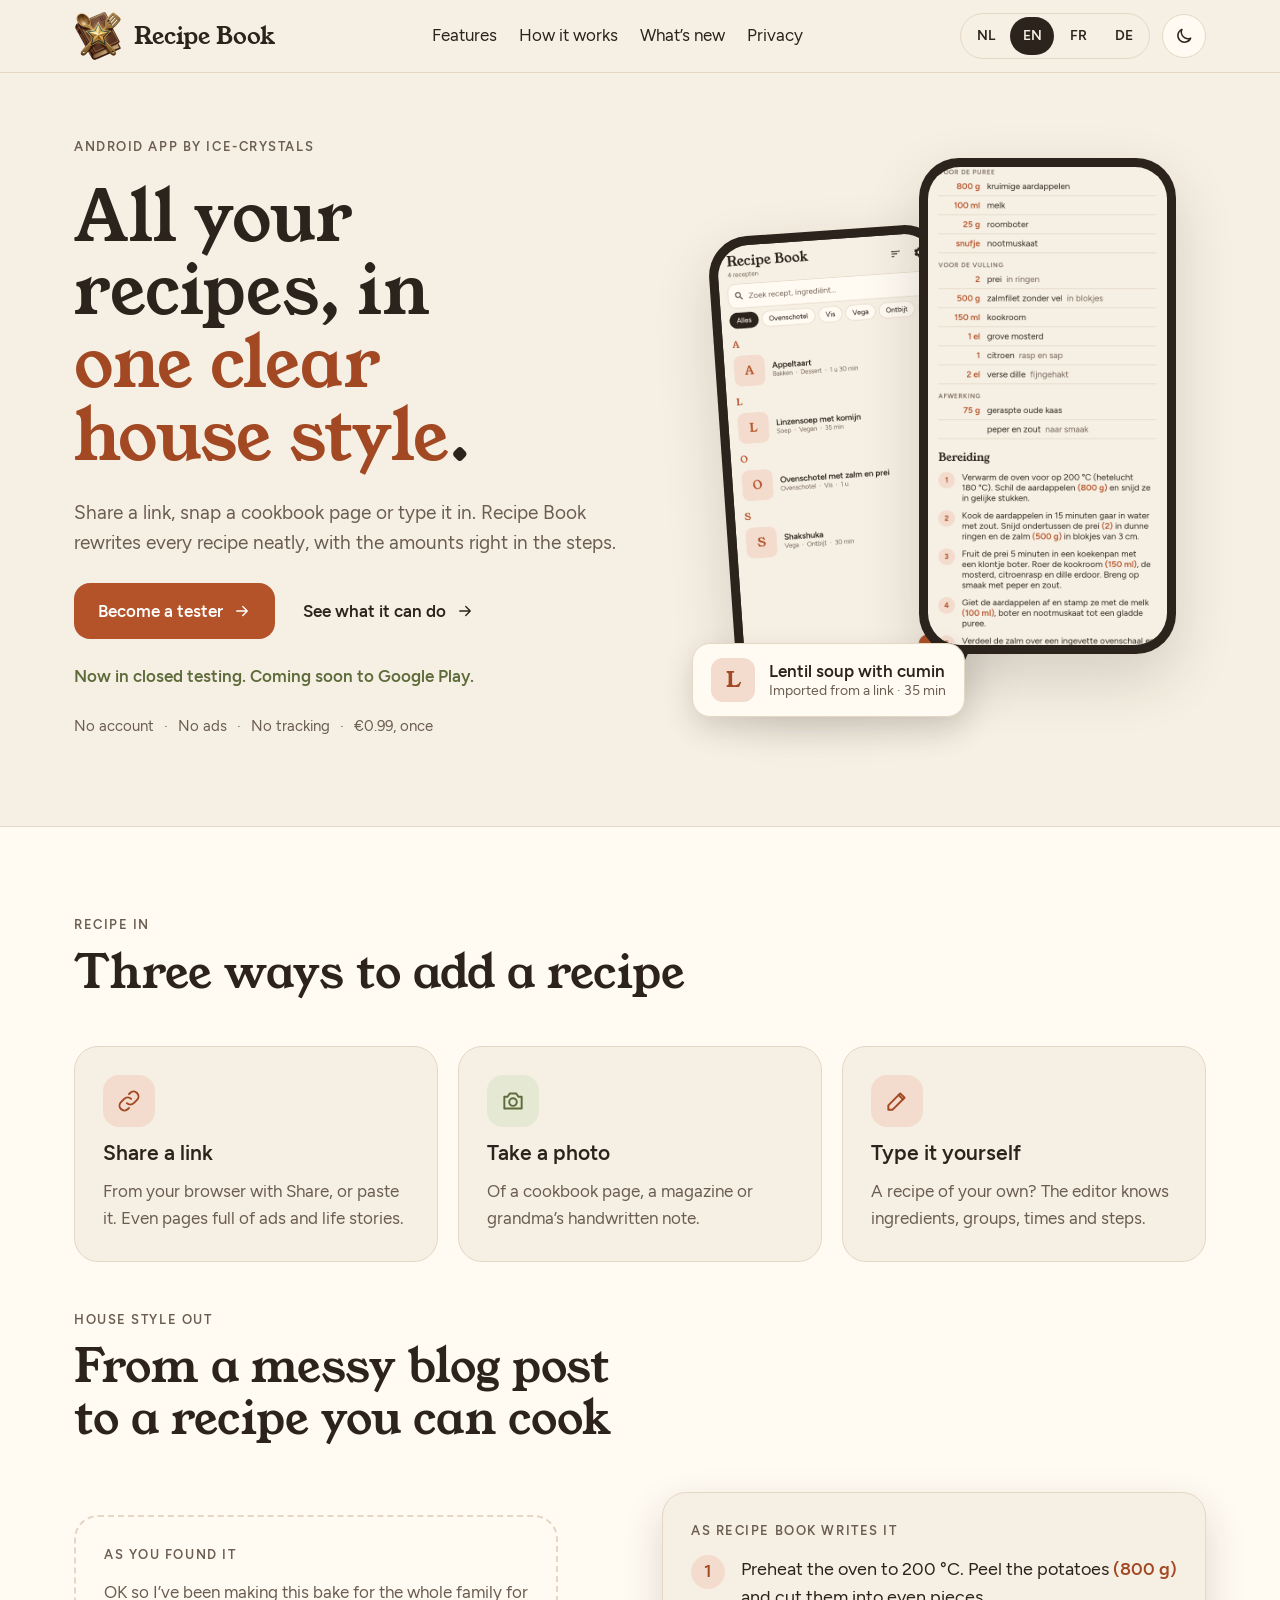
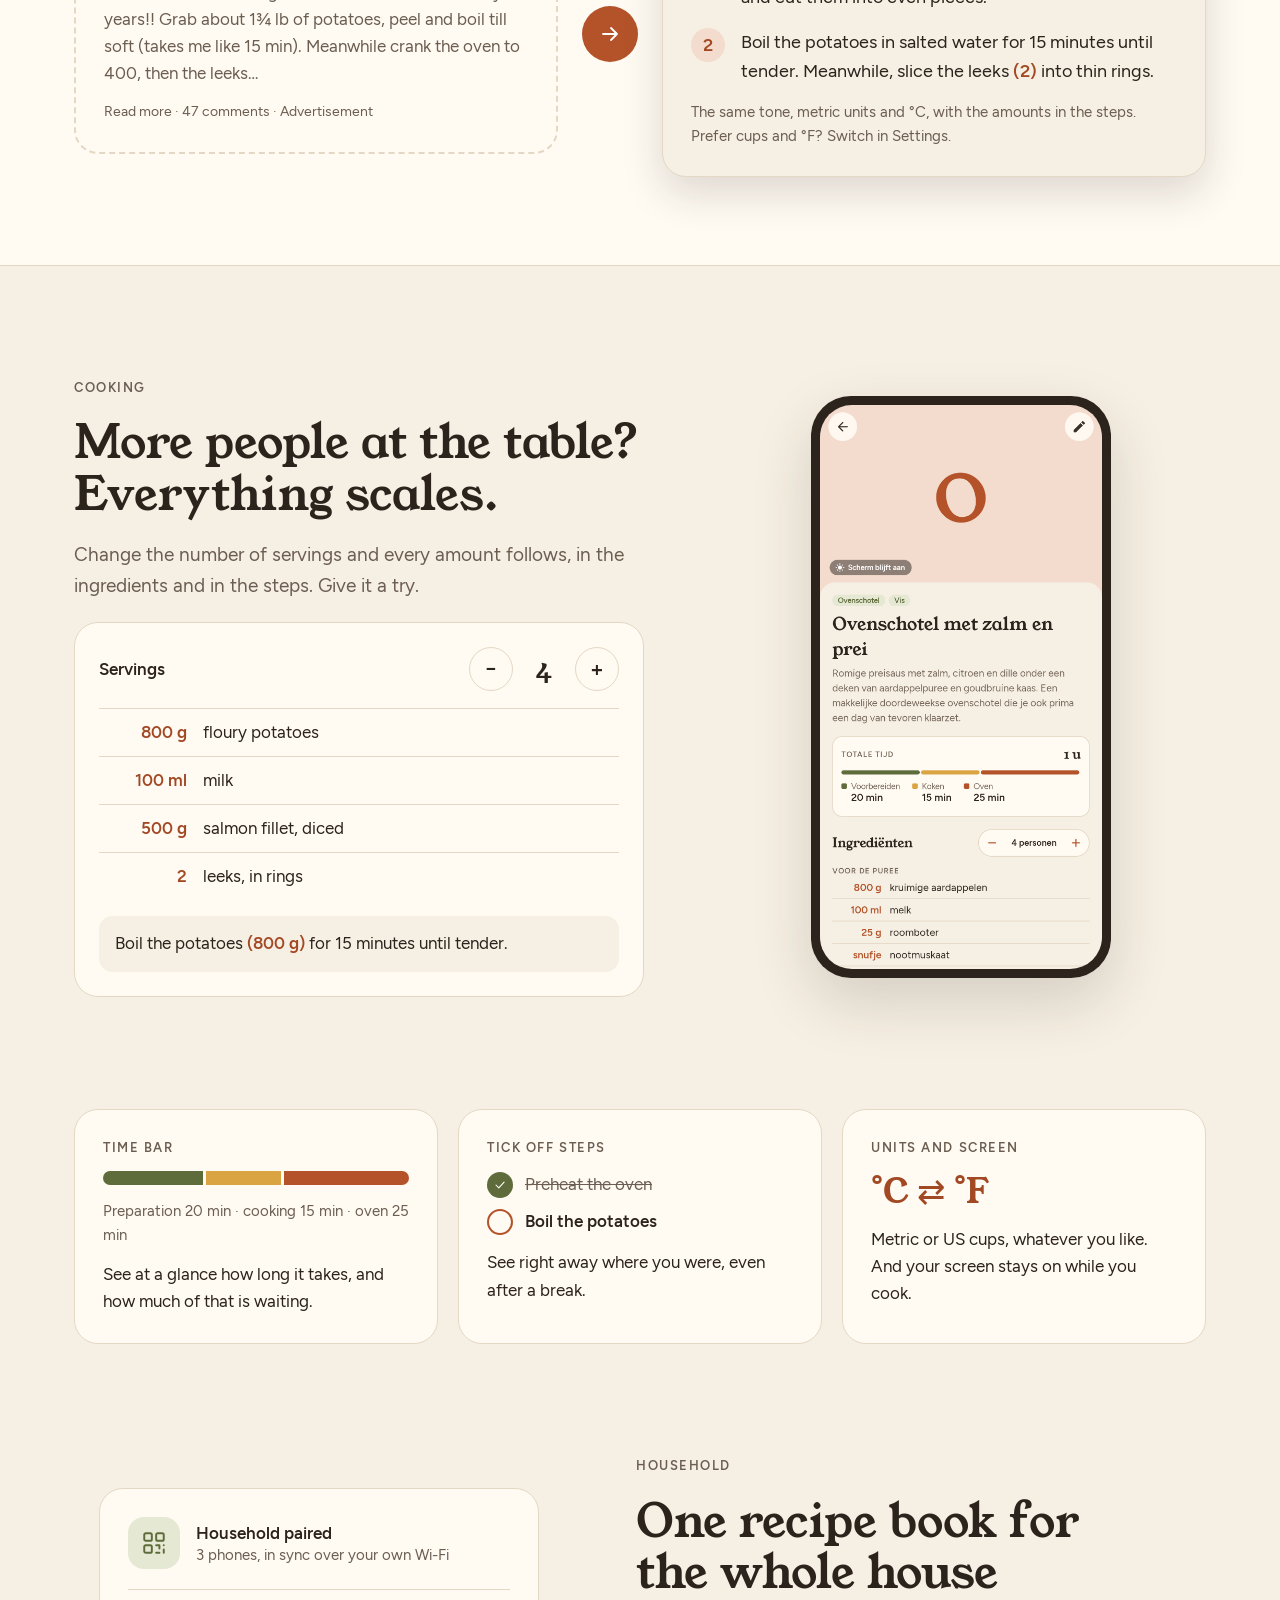
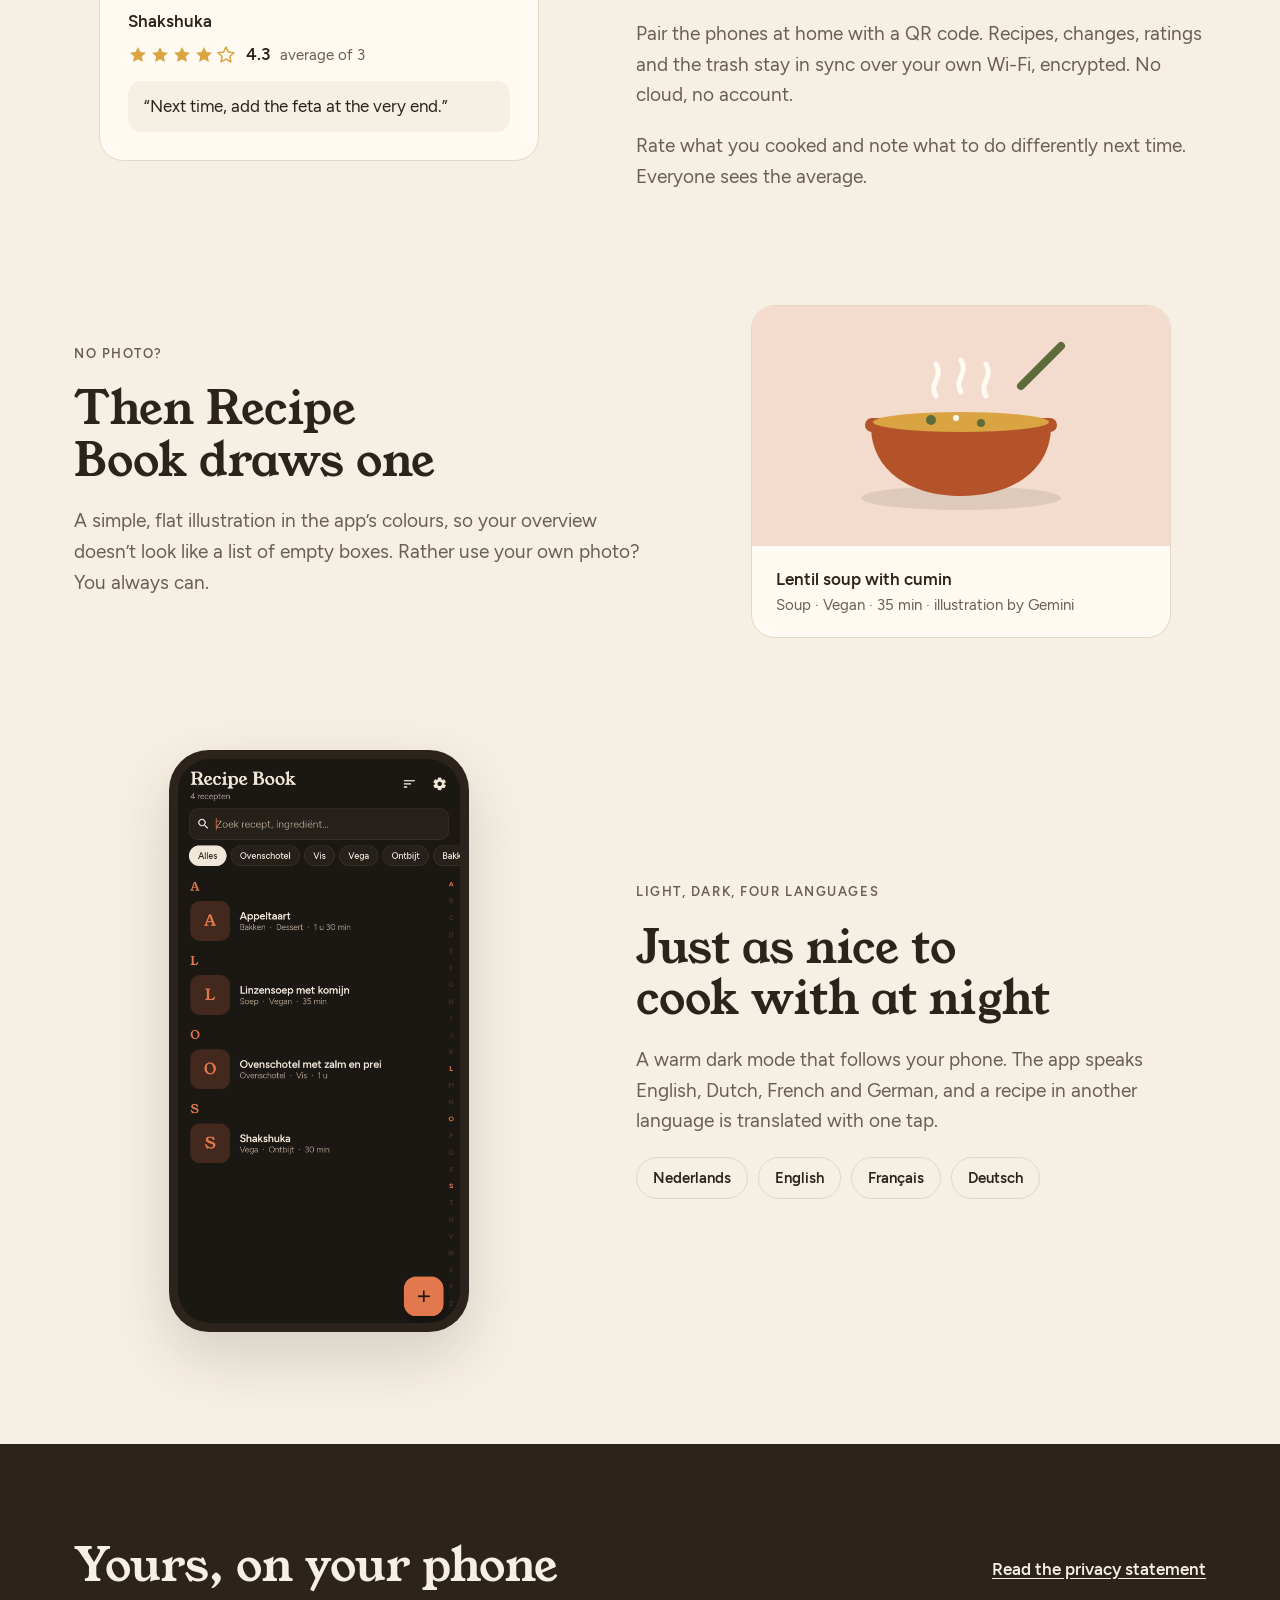
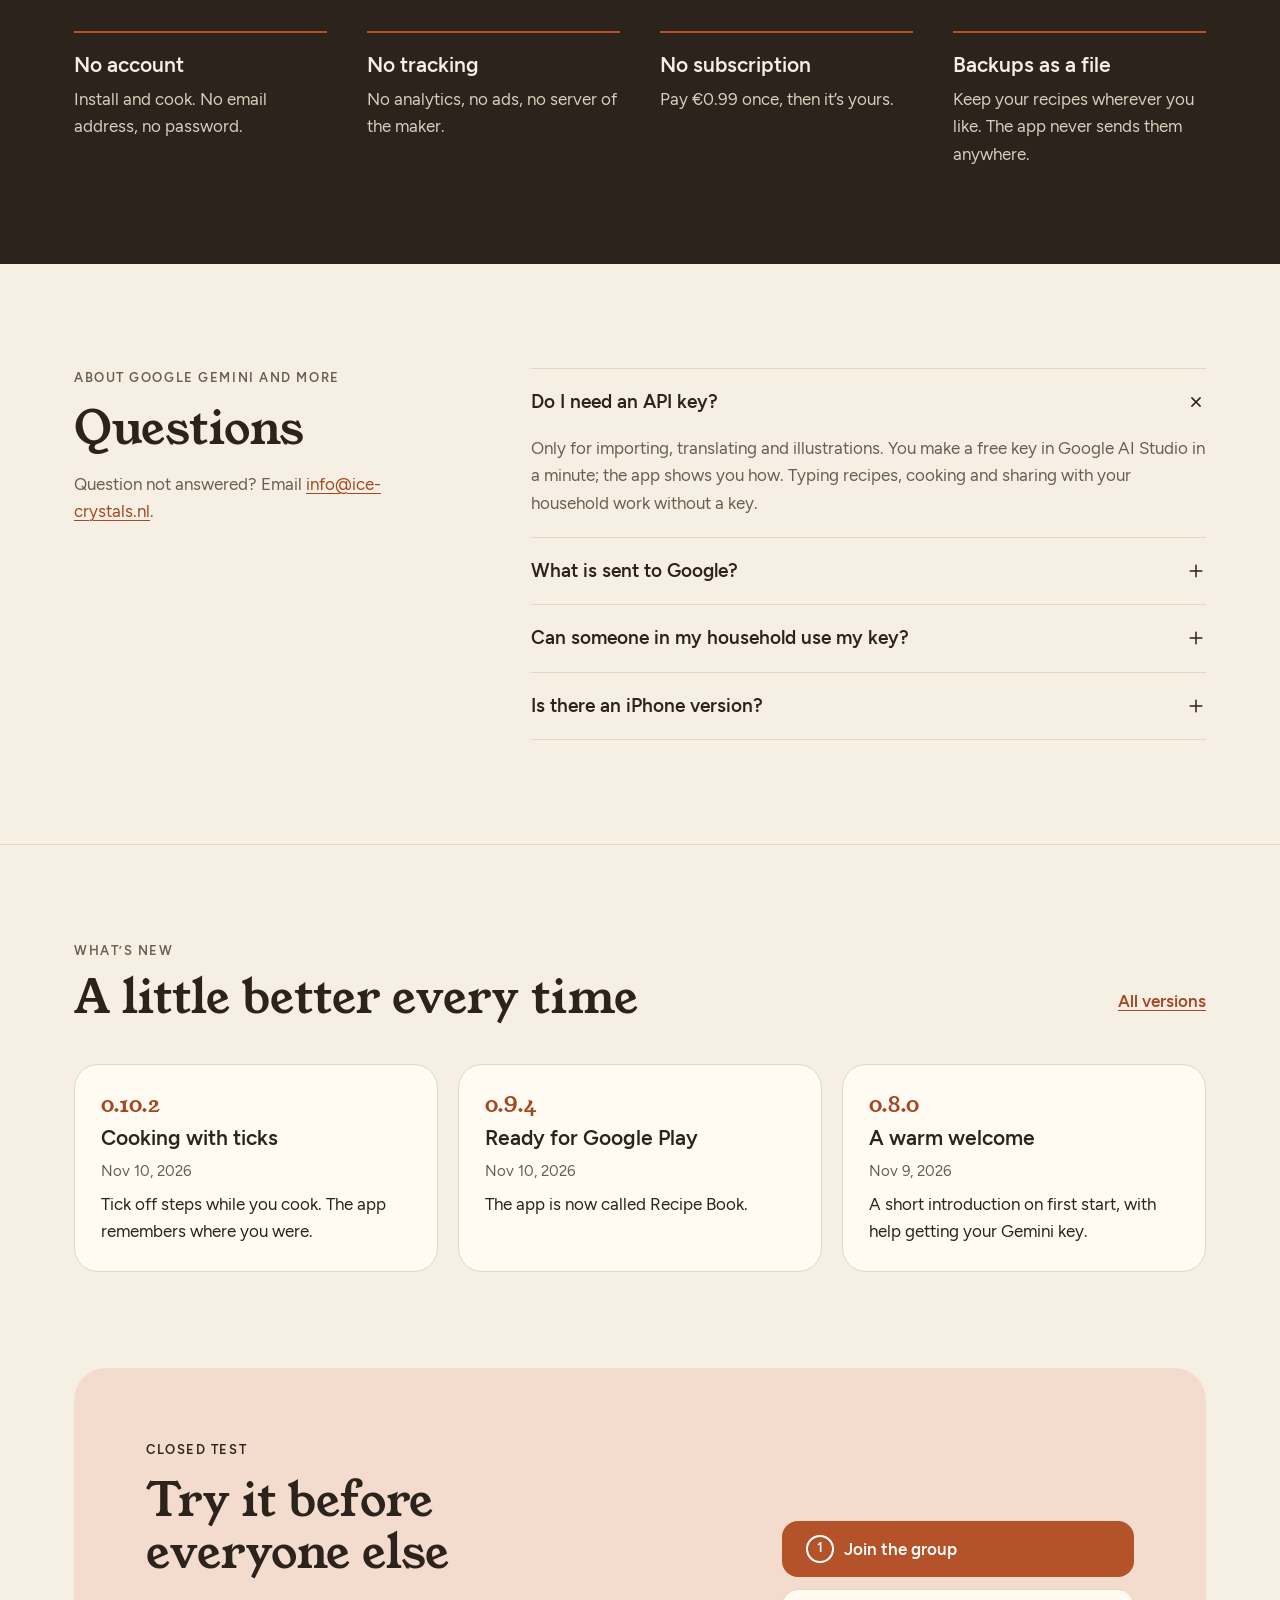
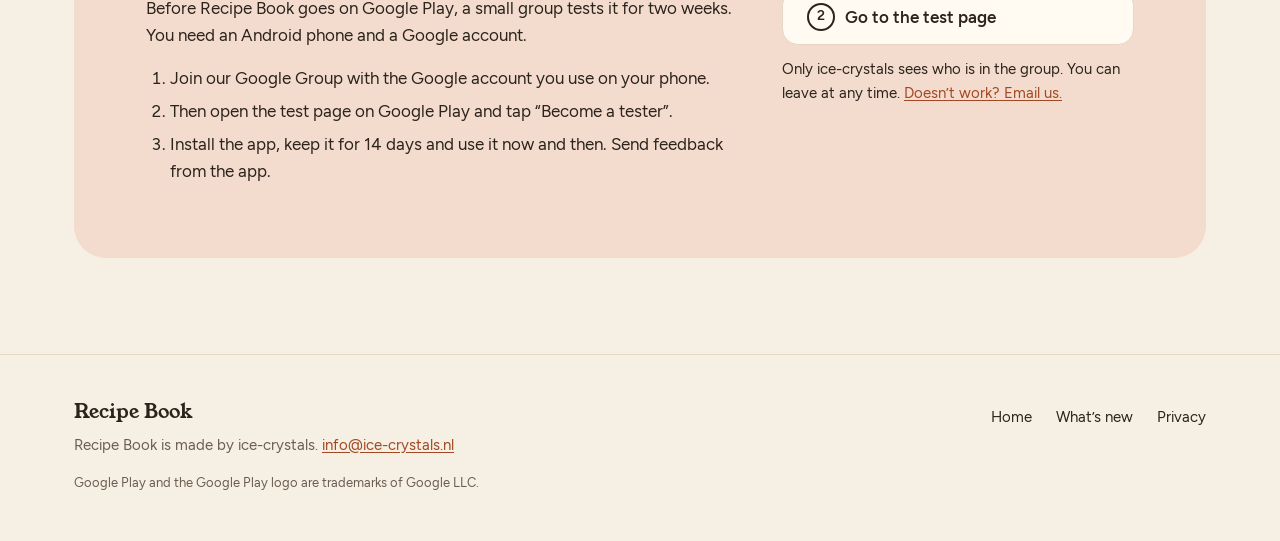
==== index.html @ 868b0f56 "Regenerate the site: testers sign up through the Google Group Co-Authored-By: Claude Opus 5.5 <norep" ====
<!doctype html>
<html lang="en" data-page="home" data-root="">
<head>
<meta charset="utf-8">
<meta name="viewport" content="width=device-width, initial-scale=1">
<title>Recipe Book · All your recipes in one clear house style</title>
<meta name="description" content="Recipes from a link or a photo, rewritten in one clear house style. A cookbook app for Android, with no account, ads or tracking.">
<link rel="canonical" href="https://nielswitte.github.io/recipe-book-privacy/">
<link rel="alternate" hreflang="nl" href="https://nielswitte.github.io/recipe-book-privacy/nl/">
<link rel="alternate" hreflang="en" href="https://nielswitte.github.io/recipe-book-privacy/">
<link rel="alternate" hreflang="fr" href="https://nielswitte.github.io/recipe-book-privacy/fr/">
<link rel="alternate" hreflang="de" href="https://nielswitte.github.io/recipe-book-privacy/de/">
<link rel="alternate" hreflang="x-default" href="https://nielswitte.github.io/recipe-book-privacy/">
<meta property="og:type" content="website">
<meta property="og:site_name" content="Recipe Book">
<meta property="og:title" content="Recipe Book · All your recipes in one clear house style">
<meta property="og:description" content="Recipes from a link or a photo, rewritten in one clear house style. A cookbook app for Android, with no account, ads or tracking.">
<meta property="og:url" content="https://nielswitte.github.io/recipe-book-privacy/">
<meta property="og:image" content="https://nielswitte.github.io/recipe-book-privacy/assets/feature-graphic.png">
<meta property="og:image:alt" content="Recipe Book">
<meta property="og:locale" content="en_US">
<meta name="twitter:card" content="summary_large_image">
<meta name="theme-color" content="#f6efe3" media="(prefers-color-scheme: light)">
<meta name="theme-color" content="#1b1713" media="(prefers-color-scheme: dark)">
<meta name="color-scheme" content="light dark">
<link rel="icon" type="image/png" sizes="32x32" href="assets/favicon-32.png">
<link rel="apple-touch-icon" href="assets/apple-touch-icon.png">
<link rel="preload" href="assets/fonts/Figtree-Regular.woff2" as="font" type="font/woff2" crossorigin>
<link rel="preload" href="assets/fonts/YoungSerif-Regular.woff2" as="font" type="font/woff2" crossorigin>
<link rel="stylesheet" href="assets/site.css">
<script>try{var t=localStorage.getItem('rb-theme');if(t==='dark'||t==='light')document.documentElement.setAttribute('data-theme',t)}catch(e){}</script>
<script>(function(){var L=["nl","en","fr","de"];function go(l,p){location.replace((l==='en'?'':l+'/')+p)}var a=new URLSearchParams(location.search).get('lang');if(L.indexOf(a)>=0){go(a,'privacy/');return}try{if(localStorage.getItem('rb-lang'))return}catch(e){}var w=navigator.languages||[navigator.language];for(var i=0;i<w.length;i++){var c=String(w[i]).slice(0,2).toLowerCase();if(L.indexOf(c)>=0){if(c!=='en')go(c,'');return}}})();</script>
<script defer src="assets/site.js"></script>
</head>
<body>
<a class="skip" href="#main">Skip to content</a>
<header class="site-header">
<div class="wrap header-row">
<a class="brand" href="./" aria-current="page"><img src="assets/logo-96.png" alt="" width="48" height="48"><span>Recipe Book</span></a>
<nav class="main-nav" aria-label="Main menu">
<ul>
<li><a href="#features">Features</a></li>
<li><a href="#how">How it works</a></li>
<li><a href="changelog/">What’s new</a></li>
<li><a href="privacy/">Privacy</a></li>
</ul>
</nav>
<div class="tools">
<nav class="langs" aria-label="Language"><ul><li><a href="nl/" lang="nl" hreflang="nl" data-lang="nl"><span aria-hidden="true">NL</span><span class="sr-only">Nederlands</span></a></li><li><a href="./" lang="en" hreflang="en" data-lang="en" aria-current="true"><span aria-hidden="true">EN</span><span class="sr-only">English</span></a></li><li><a href="fr/" lang="fr" hreflang="fr" data-lang="fr"><span aria-hidden="true">FR</span><span class="sr-only">Français</span></a></li><li><a href="de/" lang="de" hreflang="de" data-lang="de"><span aria-hidden="true">DE</span><span class="sr-only">Deutsch</span></a></li></ul></nav>
<button type="button" class="round theme-toggle" aria-pressed="false" data-theme-toggle hidden><svg width="20" height="20" viewBox="0 0 24 24" fill="none" stroke="currentColor" stroke-width="1.8" stroke-linecap="round" stroke-linejoin="round" aria-hidden="true" focusable="false" class="icon-moon"><path d="M20 14.5A8 8 0 0 1 9.5 4a8 8 0 1 0 10.5 10.5z"/></svg><svg width="20" height="20" viewBox="0 0 24 24" fill="none" stroke="currentColor" stroke-width="1.8" stroke-linecap="round" stroke-linejoin="round" aria-hidden="true" focusable="false" class="icon-sun"><circle cx="12" cy="12" r="4"/><path d="M12 2v2M12 20v2M4.9 4.9l1.4 1.4M17.7 17.7l1.4 1.4M2 12h2M20 12h2M4.9 19.1l1.4-1.4M17.7 6.3l1.4-1.4"/></svg><span class="sr-only">Dark theme</span></button>
</div>
</div>
</header>
<main id="main" tabindex="-1">
<section class="wrap hero" aria-labelledby="hero-title">
<div class="hero-text">
<p class="eyebrow">Android app by ice-crystals</p>
<h1 id="hero-title" class="serif">All your recipes, in <span class="accent">one clear house style</span>.</h1>
<p class="lead">Share a link, snap a cookbook page or type it in. Recipe Book rewrites every recipe neatly, with the amounts right in the steps.</p>
<div class="actions">
<a class="btn btn-primary" href="#join">Become a tester<svg width="18" height="18" viewBox="0 0 24 24" fill="none" stroke="currentColor" stroke-width="1.8" stroke-linecap="round" stroke-linejoin="round" aria-hidden="true" focusable="false" class="icon"><path d="M5 12h14M13 6l6 6-6 6"/></svg></a>
<a class="btn btn-ghost" href="#features">See what it can do<svg width="18" height="18" viewBox="0 0 24 24" fill="none" stroke="currentColor" stroke-width="1.8" stroke-linecap="round" stroke-linejoin="round" aria-hidden="true" focusable="false" class="icon"><path d="M5 12h14M13 6l6 6-6 6"/></svg></a>
</div>
<p class="status">Now in closed testing. Coming soon to Google Play.</p>
<ul class="trust"><li>No account</li><li>No ads</li><li>No tracking</li><li>€0.99, once</li></ul>
</div>
<div class="hero-phones">
<div class="phone phone-back"><img src="assets/screenshots/en/01-overzicht.png" alt="The recipe overview with a search field, categories and an A–Z bar." width="1080" height="2160" decoding="async"></div>
<div class="phone phone-front"><img src="assets/screenshots/en/03-ingredienten-bereiding.png" alt="Ingredients and method of an oven dish. The steps show the amounts in brackets, such as “the potatoes (800 g)”." width="1080" height="2160" decoding="async"></div>
<p class="float-card" aria-hidden="true"><span class="initial serif">L</span><span><span class="float-title">Lentil soup with cumin</span><span class="float-meta">Imported from a link · 35 min</span></span></p>
</div>
</section>
<section id="how" class="band" aria-labelledby="how-title">
<div class="wrap stack-xl">
<div class="section-head">
<p class="eyebrow">Recipe in</p>
<h2 id="how-title" class="serif">Three ways to add a recipe</h2>
</div>
<ul class="ways">
<li class="way">
<span class="tile tile-terra"><svg width="26" height="26" viewBox="0 0 24 24" fill="none" stroke="currentColor" stroke-width="1.8" stroke-linecap="round" stroke-linejoin="round" aria-hidden="true" focusable="false"><path d="M10 14a4.5 4.5 0 0 0 6.4 0l3-3a4.5 4.5 0 0 0-6.4-6.4l-1 1"/><path d="M14 10a4.5 4.5 0 0 0-6.4 0l-3 3a4.5 4.5 0 0 0 6.4 6.4l1-1"/></svg></span>
<h3>Share a link</h3>
<p>From your browser with Share, or paste it. Even pages full of ads and life stories.</p>
</li>
<li class="way">
<span class="tile tile-olive"><svg width="26" height="26" viewBox="0 0 24 24" fill="none" stroke="currentColor" stroke-width="1.8" stroke-linecap="round" stroke-linejoin="round" aria-hidden="true" focusable="false"><path d="M4 8h3l2-3h6l2 3h3v11H4z"/><circle cx="12" cy="13" r="3.5"/></svg></span>
<h3>Take a photo</h3>
<p>Of a cookbook page, a magazine or grandma’s handwritten note.</p>
</li>
<li class="way">
<span class="tile tile-terra"><svg width="26" height="26" viewBox="0 0 24 24" fill="none" stroke="currentColor" stroke-width="1.8" stroke-linecap="round" stroke-linejoin="round" aria-hidden="true" focusable="false"><path d="M4 20h4L19 9l-4-4L4 16z"/><path d="M13.5 6.5l4 4"/></svg></span>
<h3>Type it yourself</h3>
<p>A recipe of your own? The editor knows ingredients, groups, times and steps.</p>
</li>
</ul>
<div class="section-head">
<p class="eyebrow">House style out</p>
<h2 class="serif">From a messy blog post to a recipe you can cook</h2>
</div>
<div class="before-after">
<figure class="before">
<figcaption class="eyebrow">As you found it</figcaption>
<blockquote><p>OK so I’ve been making this bake for the whole family for years!! Grab about 1¾ lb of potatoes, peel and boil till soft (takes me like 15 min). Meanwhile crank the oven to 400, then the leeks…</p></blockquote>
<p class="before-meta">Read more · 47 comments · Advertisement</p>
</figure>
<span class="arrow-dot"><svg width="18" height="18" viewBox="0 0 24 24" fill="none" stroke="currentColor" stroke-width="1.8" stroke-linecap="round" stroke-linejoin="round" aria-hidden="true" focusable="false" class="icon"><path d="M5 12h14M13 6l6 6-6 6"/></svg></span>
<figure class="after">
<figcaption class="eyebrow">As Recipe Book writes it</figcaption>
<ol class="steps">
<li><span>Preheat the oven to 200 °C. Peel the potatoes <span class="amt">(800&nbsp;g)</span> and cut them into even pieces.</span></li>
<li><span>Boil the potatoes in salted water for 15 minutes until tender. Meanwhile, slice the leeks <span class="amt">(2)</span> into thin rings.</span></li>
</ol>
<p class="note">The same tone, metric units and °C, with the amounts in the steps. Prefer cups and °F? Switch in Settings.</p>
</figure>
</div>
</div>
</section>
<div id="features" class="wrap features">
<section class="feature" aria-labelledby="cooking-title">
<div class="feature-text">
<p class="eyebrow">Cooking</p>
<h2 id="cooking-title" class="serif">More people at the table? Everything scales.</h2>
<p class="lead">Change the number of servings and every amount follows, in the ingredients and in the steps. Give it a try.</p>
<div class="card demo" data-servings="4" data-decimal="." data-one="{n} serving" data-other="{n} servings">
<div class="demo-head">
<span id="servings-label" class="demo-label">Servings</span>
<div class="stepper" role="group" aria-labelledby="servings-label">
<button type="button" class="round" data-step="-1" aria-label="One serving fewer" hidden><span aria-hidden="true">−</span></button>
<span class="count serif" data-count>4</span>
<button type="button" class="round" data-step="1" aria-label="One serving more" hidden><span aria-hidden="true">+</span></button>
</div>
</div>
<p class="sr-only" role="status" data-status></p>
<ul class="ingredients">
<li><span class="amt"><span data-q="800" data-u="g">800 g</span></span><span>floury potatoes</span></li>
<li><span class="amt"><span data-q="100" data-u="ml">100 ml</span></span><span>milk</span></li>
<li><span class="amt"><span data-q="500" data-u="g">500 g</span></span><span>salmon fillet, diced</span></li>
<li><span class="amt"><span data-q="2" data-u="">2</span></span><span>leeks, in rings</span></li>
</ul>
<p class="demo-step">Boil the potatoes <span class="amt">(<span data-q="800" data-u="g">800 g</span>)</span> for 15 minutes until tender.</p>
</div>
</div>
<div class="feature-visual">
<div class="phone"><img src="assets/screenshots/en/02-recept.png" alt="A recipe with a time bar: 20 minutes preparation, 15 cooking and 25 in the oven, and a control for the number of servings." width="1080" height="2160" loading="lazy" decoding="async"></div>
</div>
</section>
<ul class="cards">
<li class="card mini">
<h3 class="eyebrow">Time bar</h3>
<span class="timebar" aria-hidden="true"><span class="tb-prep"></span><span class="tb-cook"></span><span class="tb-oven"></span></span>
<p class="muted small">Preparation 20 min · cooking 15 min · oven 25 min</p>
<p>See at a glance how long it takes, and how much of that is waiting.</p>
</li>
<li class="card mini">
<h3 class="eyebrow">Tick off steps</h3>
<ul class="ticks">
<li class="done"><span class="tick tick-done"><svg width="14" height="14" viewBox="0 0 24 24" fill="none" stroke="currentColor" stroke-width="1.8" stroke-linecap="round" stroke-linejoin="round" aria-hidden="true" focusable="false" stroke-width="3"><path d="M5 12l5 5 9-10"/></svg></span><span class="sr-only">Done: </span><s>Preheat the oven</s></li>
<li class="next"><span class="tick tick-open" aria-hidden="true"></span>Boil the potatoes</li>
</ul>
<p>See right away where you were, even after a break.</p>
</li>
<li class="card mini">
<h3 class="eyebrow">Units and screen</h3>
<p class="big serif"><span aria-hidden="true">°C ⇄ °F</span><span class="sr-only">Celsius or Fahrenheit</span></p>
<p>Metric or US cups, whatever you like. And your screen stays on while you cook.</p>
</li>
</ul>
<section class="feature feature-flip" aria-labelledby="household-title">
<div class="feature-text">
<p class="eyebrow">Household</p>
<h2 id="household-title" class="serif">One recipe book for the whole house</h2>
<p class="lead">Pair the phones at home with a QR code. Recipes, changes, ratings and the trash stay in sync over your own Wi-Fi, encrypted. No cloud, no account.</p>
<p class="lead">Rate what you cooked and note what to do differently next time. Everyone sees the average.</p>
</div>
<div class="feature-visual">
<div class="card household">
<p class="paired"><span class="tile tile-olive"><svg width="26" height="26" viewBox="0 0 24 24" fill="none" stroke="currentColor" stroke-width="1.8" stroke-linecap="round" stroke-linejoin="round" aria-hidden="true" focusable="false"><rect x="3" y="3" width="7" height="7" rx="1.5"/><rect x="14" y="3" width="7" height="7" rx="1.5"/><rect x="3" y="14" width="7" height="7" rx="1.5"/><path d="M14 14h3v3M21 14v.01M14 21h3M21 18v3"/></svg></span><span><span class="strong">Household paired</span><span class="muted small">3 phones, in sync over your own Wi-Fi</span></span></p>
<div class="rating">
<p class="strong">Shakshuka</p>
<p class="rating-row"><span class="stars" role="img" aria-label="4.3 out of 5 stars"><svg width="20" height="20" viewBox="0 0 24 24" fill="currentColor" aria-hidden="true" focusable="false"><path d="M12 2.5l2.9 6 6.6.8-4.9 4.5 1.3 6.5L12 17l-5.9 3.3 1.3-6.5L2.5 9.3l6.6-.8z"/></svg><svg width="20" height="20" viewBox="0 0 24 24" fill="currentColor" aria-hidden="true" focusable="false"><path d="M12 2.5l2.9 6 6.6.8-4.9 4.5 1.3 6.5L12 17l-5.9 3.3 1.3-6.5L2.5 9.3l6.6-.8z"/></svg><svg width="20" height="20" viewBox="0 0 24 24" fill="currentColor" aria-hidden="true" focusable="false"><path d="M12 2.5l2.9 6 6.6.8-4.9 4.5 1.3 6.5L12 17l-5.9 3.3 1.3-6.5L2.5 9.3l6.6-.8z"/></svg><svg width="20" height="20" viewBox="0 0 24 24" fill="currentColor" aria-hidden="true" focusable="false"><path d="M12 2.5l2.9 6 6.6.8-4.9 4.5 1.3 6.5L12 17l-5.9 3.3 1.3-6.5L2.5 9.3l6.6-.8z"/></svg><svg width="20" height="20" viewBox="0 0 24 24" fill="none" stroke="currentColor" stroke-width="1.8" stroke-linecap="round" stroke-linejoin="round" aria-hidden="true" focusable="false"><path d="M12 2.5l2.9 6 6.6.8-4.9 4.5 1.3 6.5L12 17l-5.9 3.3 1.3-6.5L2.5 9.3l6.6-.8z"/></svg></span><span class="strong" aria-hidden="true">4.3</span><span class="muted small">average of 3</span></p>
<p class="quote">“Next time, add the feta at the very end.”</p>
</div>
</div>
</div>
</section>
<section class="feature" aria-labelledby="drawing-title">
<div class="feature-text">
<p class="eyebrow">No photo?</p>
<h2 id="drawing-title" class="serif">Then Recipe Book draws one</h2>
<p class="lead">A simple, flat illustration in the app’s colours, so your overview doesn’t look like a list of empty boxes. Rather use your own photo? You always can.</p>
</div>
<div class="feature-visual">
<div class="card drawing">
<div class="drawing-art"><svg class="soup" viewBox="0 0 260 200" aria-hidden="true" focusable="false">
<ellipse cx="130" cy="172" rx="100" ry="12" class="f-shadow"/>
<path d="M40 100h180c0 45-40 70-90 70s-90-25-90-70z" class="f-terra"/>
<rect x="34" y="92" width="192" height="14" rx="7" class="f-terra"/>
<ellipse cx="130" cy="96" rx="88" ry="10" class="f-amber"/>
<circle cx="100" cy="94" r="5" class="f-olive"/>
<circle cx="150" cy="97" r="4" class="f-olive"/>
<circle cx="125" cy="92" r="3" class="f-card"/>
<path d="M105 70c-8-12 8-18 0-32M130 66c-8-12 8-18 0-32M155 70c-8-12 8-18 0-32" class="s-steam"/>
<path d="M190 60l40-40" class="s-spoon"/>
</svg></div>
<p class="drawing-caption"><span class="strong">Lentil soup with cumin</span><span class="muted small">Soup · Vegan · 35 min · illustration by Gemini</span></p>
</div>
</div>
</section>
<section class="feature feature-flip" aria-labelledby="looks-title">
<div class="feature-text">
<p class="eyebrow">Light, dark, four languages</p>
<h2 id="looks-title" class="serif">Just as nice to cook with at night</h2>
<p class="lead">A warm dark mode that follows your phone. The app speaks English, Dutch, French and German, and a recipe in another language is translated with one tap.</p>
<ul class="chips"><li lang="nl">Nederlands</li><li lang="en">English</li><li lang="fr">Français</li><li lang="de">Deutsch</li></ul>
</div>
<div class="feature-visual">
<div class="phone"><img src="assets/screenshots/en/05-donker.png" alt="The recipe overview in dark mode." width="1080" height="2160" loading="lazy" decoding="async"></div>
</div>
</section>
</div>
<section class="dark-band" aria-labelledby="yours-title">
<div class="wrap stack-lg">
<div class="split-head">
<h2 id="yours-title" class="serif">Yours, on your phone</h2>
<a href="privacy/">Read the privacy statement</a>
</div>
<ul class="promises">
<li><h3>No account</h3><p>Install and cook. No email address, no password.</p></li>
<li><h3>No tracking</h3><p>No analytics, no ads, no server of the maker.</p></li>
<li><h3>No subscription</h3><p>Pay €0.99 once, then it’s yours.</p></li>
<li><h3>Backups as a file</h3><p>Keep your recipes wherever you like. The app never sends them anywhere.</p></li>
</ul>
</div>
</section>
<section class="wrap faq" aria-labelledby="faq-title">
<div class="faq-head">
<p class="eyebrow">About Google Gemini and more</p>
<h2 id="faq-title" class="serif">Questions</h2>
<p class="muted">Question not answered? Email <a href="mailto:info@ice-crystals.nl">info@ice-crystals.nl</a>.</p>
</div>
<div class="faq-list">
<details open>
<summary><span>Do I need an API key?</span><svg width="20" height="20" viewBox="0 0 24 24" fill="none" stroke="currentColor" stroke-width="1.8" stroke-linecap="round" stroke-linejoin="round" aria-hidden="true" focusable="false" class="icon-plus"><path d="M12 5v14M5 12h14"/></svg></summary>
<p>Only for importing, translating and illustrations. You make a free key in Google AI Studio in a minute; the app shows you how. Typing recipes, cooking and sharing with your household work without a key.</p>
</details>
<details>
<summary><span>What is sent to Google?</span><svg width="20" height="20" viewBox="0 0 24 24" fill="none" stroke="currentColor" stroke-width="1.8" stroke-linecap="round" stroke-linejoin="round" aria-hidden="true" focusable="false" class="icon-plus"><path d="M12 5v14M5 12h14"/></svg></summary>
<p>Only what you import, translate or have drawn: the link, the recipe text or your photo. Everything else stays on your phone.</p>
</details>
<details>
<summary><span>Can someone in my household use my key?</span><svg width="20" height="20" viewBox="0 0 24 24" fill="none" stroke="currentColor" stroke-width="1.8" stroke-linecap="round" stroke-linejoin="round" aria-hidden="true" focusable="false" class="icon-plus"><path d="M12 5v14M5 12h14"/></svg></summary>
<p>Yes. Paired phones without a key of their own can use yours. You can turn that off in Settings.</p>
</details>
<details>
<summary><span>Is there an iPhone version?</span><svg width="20" height="20" viewBox="0 0 24 24" fill="none" stroke="currentColor" stroke-width="1.8" stroke-linecap="round" stroke-linejoin="round" aria-hidden="true" focusable="false" class="icon-plus"><path d="M12 5v14M5 12h14"/></svg></summary>
<p>Not for now. Recipe Book is for Android; an iPhone version may come in the future.</p>
</details>
</div>
</section>
<section class="news-band" aria-labelledby="news-title">
<div class="wrap stack-lg">
<div class="split-head">
<div><p class="eyebrow">What’s new</p><h2 id="news-title" class="serif">A little better every time</h2></div>
<a href="changelog/">All versions</a>
</div>
<ul class="news">
<li class="card news-card">
<h3><a href="changelog/#v0.10.2"><span class="version serif">0.10.2</span> <span class="news-title">Cooking with ticks</span></a></h3>
<p class="muted small"><time datetime="2026-11-10">Nov 10, 2026</time></p>
<p>Tick off steps while you cook. The app remembers where you were.</p>
</li>
<li class="card news-card">
<h3><a href="changelog/#v0.9.4"><span class="version serif">0.9.4</span> <span class="news-title">Ready for Google Play</span></a></h3>
<p class="muted small"><time datetime="2026-11-10">Nov 10, 2026</time></p>
<p>The app is now called Recipe Book.</p>
</li>
<li class="card news-card">
<h3><a href="changelog/#v0.8.0"><span class="version serif">0.8.0</span> <span class="news-title">A warm welcome</span></a></h3>
<p class="muted small"><time datetime="2026-11-09">Nov 9, 2026</time></p>
<p>A short introduction on first start, with help getting your Gemini key.</p>
</li>
</ul>
</div>
</section>
<section id="join" class="wrap join" aria-labelledby="join-title">
<div class="join-box">
<div class="join-text">
<p class="eyebrow">Closed test</p>
<h2 id="join-title" class="serif">Try it before everyone else</h2>
<p>Before Recipe Book goes on Google Play, a small group tests it for two weeks. You need an Android phone and a Google account.</p>
<ol class="join-steps">
<li>Join our Google Group with the Google account you use on your phone.</li>
<li>Then open the test page on Google Play and tap “Become a tester”.</li>
<li>Install the app, keep it for 14 days and use it now and then. Send feedback from the app.</li>
</ol>
</div>
<div class="join-action">
<a class="btn btn-primary" href="https://groups.google.com/g/recipe-book-testers"><span class="btn-step" aria-hidden="true">1</span>Join the group</a>
<a class="btn btn-secondary" href="https://play.google.com/apps/testing/nl.icecrystals.recipes"><span class="btn-step" aria-hidden="true">2</span>Go to the test page</a>
<p class="muted small">Only ice-crystals sees who is in the group. You can leave at any time. <a href="mailto:info@ice-crystals.nl?subject=I%E2%80%99d%20like%20to%20test%20Recipe%20Book&amp;body=Hello%20ice-crystals%2C%0A%0AI%E2%80%99d%20like%20to%20test%20Recipe%20Book.%0A%0AMy%20Google%20account%20(Gmail)%3A%20%0AMy%20phone%3A%20%0A">Doesn’t work? Email us.</a></p>
</div>
</div>
</section>
</main>
<footer class="site-footer">
<div class="wrap footer-row">
<div class="footer-brand">
<p class="serif footer-name">Recipe Book</p>
<p>Recipe Book is made by ice-crystals. <a href="mailto:info@ice-crystals.nl">info@ice-crystals.nl</a></p>
</div>
<nav aria-label="Footer"><ul class="footer-links">
<li><a href="./">Home</a></li>
<li><a href="changelog/">What’s new</a></li>
<li><a href="privacy/">Privacy</a></li>
</ul></nav>
<p class="trademark">Google Play and the Google Play logo are trademarks of Google LLC.</p>
</div>
</footer>
</body>
</html>
---- assets/site.css ----
/* Promo site. Colours are the app's tokens (src/app.css); --accent-text and
   --muted are a little darker in light mode so small text passes WCAG AA. */

@font-face {
    font-family: 'Figtree';
    src: url('fonts/Figtree-Regular.woff2') format('woff2');
    font-weight: 400;
    font-display: swap;
}
@font-face {
    font-family: 'Figtree';
    src: url('fonts/Figtree-SemiBold.woff2') format('woff2');
    font-weight: 600;
    font-display: swap;
}
@font-face {
    font-family: 'Young Serif';
    src: url('fonts/YoungSerif-Regular.woff2') format('woff2');
    font-weight: 400;
    font-display: swap;
}

:root {
    --paper: #f6efe3;
    --card: #fffaf2;
    --ink: #2b231c;
    --muted: #6b5e51;
    --line: #e4d8c5;
    --terra: #b4532a;
    --accent-text: #a24823;
    --terra-soft: #f3dccd;
    --olive: #5e6b3a;
    --olive-soft: #e5e8d3;
    --amber: #d9a441;
    --amber-soft: #f5e6c4;
    --on-accent: #ffffff;
    --frame: #2b231c;
    --shadow: rgba(43, 35, 28, 0.16);
    --band: #2b231c;
    --band-ink: #f6efe3;
    --band-muted: #d9cdbd;
    color-scheme: light;
}

@media (prefers-color-scheme: dark) {
    :root:not([data-theme='light']) {
        --paper: #1b1713;
        --card: #25201a;
        --ink: #f0e7d9;
        --muted: #a99a8a;
        --line: #3a3129;
        --terra: #e2794c;
        --accent-text: #e8865c;
        --terra-soft: #43291d;
        --olive: #aab57f;
        --olive-soft: #2e321f;
        --amber-soft: #3d311a;
        --on-accent: #1b1713;
        --frame: #0d0b09;
        --shadow: rgba(0, 0, 0, 0.45);
        --band: #110e0b;
        --band-ink: #f0e7d9;
        --band-muted: #c9bcab;
        color-scheme: dark;
    }
}

:root[data-theme='dark'] {
    --paper: #1b1713;
    --card: #25201a;
    --ink: #f0e7d9;
    --muted: #a99a8a;
    --line: #3a3129;
    --terra: #e2794c;
    --accent-text: #e8865c;
    --terra-soft: #43291d;
    --olive: #aab57f;
    --olive-soft: #2e321f;
    --amber-soft: #3d311a;
    --on-accent: #1b1713;
    --frame: #0d0b09;
    --shadow: rgba(0, 0, 0, 0.45);
    --band: #110e0b;
    --band-ink: #f0e7d9;
    --band-muted: #c9bcab;
    color-scheme: dark;
}

*,
*::before,
*::after {
    box-sizing: border-box;
}

html {
    -webkit-text-size-adjust: 100%;
    text-size-adjust: 100%;
}

@media (prefers-reduced-motion: no-preference) {
    html {
        scroll-behavior: smooth;
    }
}

body {
    margin: 0;
    background: var(--paper);
    color: var(--ink);
    font:
        1.0625rem/1.6 Figtree,
        system-ui,
        sans-serif;
    overflow-wrap: break-word;
}

img {
    max-width: 100%;
    height: auto;
}

a {
    color: var(--accent-text);
    text-underline-offset: 0.15em;
}

a:hover {
    color: var(--ink);
}

:focus-visible {
    outline: 3px solid var(--accent-text);
    outline-offset: 3px;
    border-radius: 6px;
}

main:focus {
    outline: none;
}

[hidden] {
    display: none !important;
}

.sr-only {
    position: absolute;
    width: 1px;
    height: 1px;
    padding: 0;
    margin: -1px;
    overflow: hidden;
    clip: rect(0, 0, 0, 0);
    white-space: nowrap;
    border: 0;
}

.skip {
    position: absolute;
    left: 16px;
    top: -100px;
    z-index: 10;
    background: var(--ink);
    color: var(--paper);
    padding: 12px 18px;
    border-radius: 12px;
    font-weight: 600;
    text-decoration: none;
}

.skip:focus {
    top: 12px;
    color: var(--paper);
}

.serif {
    font-family: 'Young Serif', Georgia, serif;
    font-weight: 400;
}

h1,
h2 {
    font-family: 'Young Serif', Georgia, serif;
    font-weight: 400;
    margin: 0;
    line-height: 1.12;
    text-wrap: balance;
}

h1 {
    font-size: clamp(2.5rem, 5.4vw, 4.375rem);
    line-height: 1.06;
}

h2 {
    font-size: clamp(2rem, 3.6vw, 2.875rem);
}

h3 {
    margin: 0;
    font-size: 1.3rem;
    font-weight: 600;
    line-height: 1.3;
}

p {
    margin: 0;
}

ul,
ol {
    margin: 0;
    padding: 0;
}

.accent {
    color: var(--accent-text);
}

.eyebrow {
    margin: 0;
    font-family: Figtree, system-ui, sans-serif;
    font-size: 0.8125rem;
    font-weight: 600;
    letter-spacing: 0.12em;
    line-height: 1.5;
    text-transform: uppercase;
    color: var(--muted);
}

.lead {
    font-size: 1.2rem;
    color: var(--muted);
    max-width: 36em;
}

.muted {
    color: var(--muted);
}

.small {
    font-size: 0.9375rem;
}

.strong {
    font-weight: 600;
}

.amt {
    color: var(--accent-text);
    font-weight: 600;
}

.wrap {
    max-width: 1180px;
    margin: 0 auto;
    padding: 0 24px;
}

.narrow {
    max-width: 840px;
}

.stack-xl {
    display: flex;
    flex-direction: column;
    gap: 48px;
}

.stack-lg {
    display: flex;
    flex-direction: column;
    gap: 40px;
}

.section-head {
    display: flex;
    flex-direction: column;
    gap: 12px;
    max-width: 44rem;
}

.split-head {
    display: flex;
    flex-wrap: wrap;
    justify-content: space-between;
    align-items: flex-end;
    gap: 16px 32px;
}

.split-head > div {
    display: flex;
    flex-direction: column;
    gap: 12px;
}

.split-head a {
    font-weight: 600;
    min-height: 44px;
    display: inline-flex;
    align-items: center;
}

.card {
    background: var(--card);
    border: 1px solid var(--line);
    border-radius: 24px;
}

/* Header */

.site-header {
    border-bottom: 1px solid var(--line);
}

.header-row {
    display: flex;
    flex-wrap: wrap;
    align-items: center;
    justify-content: space-between;
    gap: 8px 32px;
    padding-top: 12px;
    padding-bottom: 12px;
}

.brand {
    display: flex;
    align-items: center;
    gap: 12px;
    color: var(--ink);
    text-decoration: none;
    font-family: 'Young Serif', Georgia, serif;
    font-size: 1.5rem;
    min-height: 48px;
}

.brand img {
    width: 48px;
    height: 48px;
}

.main-nav ul,
.langs ul,
.footer-links {
    list-style: none;
    display: flex;
    flex-wrap: wrap;
    align-items: center;
}

.main-nav ul {
    gap: 0 22px;
}

.main-nav a,
.footer-links a {
    display: inline-flex;
    align-items: center;
    min-height: 44px;
    color: var(--ink);
    text-decoration: none;
}

.main-nav a:hover,
.footer-links a:hover {
    color: var(--accent-text);
    text-decoration: underline;
}

.main-nav a[aria-current='page'] {
    color: var(--accent-text);
    font-weight: 600;
    text-decoration: underline;
    text-decoration-thickness: 2px;
    text-underline-offset: 0.35em;
}

.tools {
    display: flex;
    align-items: center;
    gap: 12px;
}

.langs ul {
    gap: 2px;
    border: 1px solid var(--line);
    border-radius: 999px;
    padding: 3px;
}

.langs a {
    display: inline-flex;
    align-items: center;
    justify-content: center;
    min-width: 44px;
    min-height: 38px;
    padding: 0 8px;
    border-radius: 999px;
    color: var(--ink);
    text-decoration: none;
    font-weight: 600;
    font-size: 0.875rem;
}

.langs a:hover {
    background: var(--terra-soft);
    color: var(--ink);
}

.langs a[aria-current='true'] {
    background: var(--ink);
    color: var(--paper);
}

.round {
    display: inline-flex;
    align-items: center;
    justify-content: center;
    width: 44px;
    height: 44px;
    padding: 0;
    border-radius: 50%;
    border: 1px solid var(--line);
    background: var(--card);
    color: var(--ink);
    font:
        600 1.375rem/1 Figtree,
        system-ui,
        sans-serif;
    cursor: pointer;
}

.round:hover:not(:disabled) {
    border-color: var(--terra);
    color: var(--accent-text);
}

.round:disabled {
    opacity: 0.4;
    cursor: default;
}

.theme-toggle .icon-sun,
.theme-toggle[aria-pressed='true'] .icon-moon {
    display: none;
}

.theme-toggle[aria-pressed='true'] .icon-sun {
    display: block;
}

/* Buttons */

.actions {
    display: flex;
    flex-wrap: wrap;
    align-items: center;
    gap: 12px 20px;
}

.btn {
    display: inline-flex;
    align-items: center;
    gap: 10px;
    min-height: 56px;
    padding: 10px 24px;
    border-radius: 16px;
    font-weight: 600;
    font-size: 1.0625rem;
    text-decoration: none;
    line-height: 1.2;
}

.btn-primary {
    background: var(--terra);
    color: var(--on-accent);
}

.btn-primary:hover {
    color: var(--on-accent);
    filter: brightness(1.08);
}

.btn-secondary {
    background: var(--card);
    color: var(--ink);
    border: 1px solid var(--line);
}

.btn-secondary:hover {
    color: var(--accent-text);
    border-color: var(--terra);
}

/* The step number in "1 Join the group", "2 Go to the test page". */
.btn-step {
    flex: none;
    width: 28px;
    height: 28px;
    border-radius: 50%;
    border: 2px solid currentColor;
    display: inline-flex;
    align-items: center;
    justify-content: center;
    font-size: 0.875rem;
}

.btn-play {
    background: var(--ink);
    color: var(--paper);
    padding-left: 18px;
}

.btn-play:hover {
    color: var(--paper);
    opacity: 0.9;
}

.btn-lines {
    display: flex;
    flex-direction: column;
}

.btn-small {
    font-size: 0.75rem;
    font-weight: 400;
}

.btn-big {
    font-size: 1.25rem;
    font-weight: 600;
}

.btn-ghost {
    color: var(--ink);
    padding-left: 8px;
    padding-right: 8px;
}

.btn-ghost:hover {
    color: var(--accent-text);
}

/* Hero */

.hero {
    display: flex;
    flex-wrap: wrap;
    align-items: center;
    gap: 48px 64px;
    padding-top: 64px;
    padding-bottom: 88px;
}

.hero-text {
    flex: 1 1 440px;
    min-width: 0;
    display: flex;
    flex-direction: column;
    gap: 24px;
}

.status {
    font-weight: 600;
    color: var(--olive);
}

.trust {
    list-style: none;
    display: flex;
    flex-wrap: wrap;
    gap: 6px 0;
    color: var(--muted);
    font-size: 0.9375rem;
}

.trust li:not(:last-child)::after {
    content: '·';
    padding: 0 10px;
}

.hero-phones {
    flex: 1 1 400px;
    min-width: 0;
    position: relative;
    display: flex;
    justify-content: center;
    align-items: flex-start;
    padding-bottom: 32px;
}

.phone {
    background: var(--frame);
    border-radius: 40px;
    padding: 9px;
    box-shadow: 0 24px 60px var(--shadow);
}

.phone img {
    display: block;
    width: 100%;
    border-radius: 32px;
}

.phone-back {
    width: 46%;
    max-width: 260px;
    margin-top: 72px;
    margin-right: -40px;
    transform: rotate(-4deg);
}

.phone-front {
    width: 50%;
    max-width: 280px;
    position: relative;
    z-index: 1;
}

.float-card {
    position: absolute;
    left: 0;
    bottom: 0;
    z-index: 2;
    display: flex;
    align-items: center;
    gap: 14px;
    padding: 14px 18px;
    background: var(--card);
    border: 1px solid var(--line);
    border-radius: 18px;
    box-shadow: 0 12px 30px var(--shadow);
    line-height: 1.3;
}

.float-card > span:last-child {
    display: flex;
    flex-direction: column;
}

.initial {
    flex: none;
    width: 44px;
    height: 44px;
    border-radius: 12px;
    background: var(--terra-soft);
    color: var(--accent-text);
    display: flex;
    align-items: center;
    justify-content: center;
    font-size: 1.375rem;
}

.float-title {
    font-weight: 600;
}

.float-meta {
    font-size: 0.875rem;
    color: var(--muted);
}

/* How it works */

.band {
    background: var(--card);
    border-top: 1px solid var(--line);
    border-bottom: 1px solid var(--line);
    padding: 88px 0;
    scroll-margin-top: 16px;
}

.ways {
    list-style: none;
    display: grid;
    grid-template-columns: repeat(auto-fit, minmax(240px, 1fr));
    gap: 20px;
}

.way {
    display: flex;
    flex-direction: column;
    gap: 12px;
    padding: 28px;
    border-radius: 24px;
    background: var(--paper);
    border: 1px solid var(--line);
}

.way p {
    color: var(--muted);
}

.tile {
    flex: none;
    width: 52px;
    height: 52px;
    border-radius: 16px;
    display: flex;
    align-items: center;
    justify-content: center;
}

.tile-terra {
    background: var(--terra-soft);
    color: var(--accent-text);
}

.tile-olive {
    background: var(--olive-soft);
    color: var(--olive);
}

.before-after {
    display: flex;
    flex-wrap: wrap;
    align-items: center;
    gap: 24px;
}

.before-after figure {
    margin: 0;
    min-width: 0;
    padding: 28px;
    border-radius: 24px;
    display: flex;
    flex-direction: column;
    gap: 14px;
}

.before {
    flex: 1 1 340px;
    border: 2px dashed var(--line);
    color: var(--muted);
}

.before blockquote {
    margin: 0;
}

.before-meta {
    font-size: 0.875rem;
}

.arrow-dot {
    flex: none;
    width: 56px;
    height: 56px;
    margin: 0 auto;
    border-radius: 50%;
    background: var(--terra);
    color: var(--on-accent);
    display: flex;
    align-items: center;
    justify-content: center;
}

.arrow-dot svg {
    width: 24px;
    height: 24px;
}

.after {
    flex: 1 1 400px;
    background: var(--paper);
    border: 1px solid var(--line);
    box-shadow: 0 16px 40px var(--shadow);
}

.steps {
    list-style: none;
    counter-reset: step;
    display: flex;
    flex-direction: column;
    gap: 16px;
    font-size: 1.125rem;
}

.steps li {
    counter-increment: step;
    display: grid;
    grid-template-columns: 34px 1fr;
    gap: 16px;
}

.steps li::before {
    content: counter(step);
    width: 34px;
    height: 34px;
    border-radius: 50%;
    background: var(--terra-soft);
    color: var(--accent-text);
    font-weight: 600;
    display: flex;
    align-items: center;
    justify-content: center;
}

.note {
    font-size: 0.9375rem;
    color: var(--muted);
}

/* Features */

.features {
    display: flex;
    flex-direction: column;
    gap: 112px;
    padding-top: 112px;
    padding-bottom: 112px;
    scroll-margin-top: 16px;
}

.feature {
    display: flex;
    flex-wrap: wrap;
    align-items: center;
    gap: 48px 72px;
}

.feature-flip {
    flex-direction: row-reverse;
}

.feature-text {
    flex: 1 1 420px;
    min-width: 0;
    display: flex;
    flex-direction: column;
    gap: 20px;
}

.feature-visual {
    flex: 1 1 340px;
    min-width: 0;
    display: flex;
    justify-content: center;
}

.feature-visual .phone {
    width: 100%;
    max-width: 300px;
}

.demo {
    padding: 24px;
    display: flex;
    flex-direction: column;
    gap: 16px;
}

.demo-head {
    display: flex;
    align-items: center;
    justify-content: space-between;
    gap: 16px;
}

.demo-label {
    font-weight: 600;
}

.stepper {
    display: flex;
    align-items: center;
    gap: 14px;
}

.count {
    font-size: 1.75rem;
    min-width: 2ch;
    text-align: center;
}

.ingredients {
    list-style: none;
}

.ingredients li {
    display: grid;
    grid-template-columns: 5.5rem 1fr;
    gap: 16px;
    padding: 10px 0;
    border-top: 1px solid var(--line);
}

.ingredients .amt {
    text-align: right;
}

.demo-step {
    padding: 14px 16px;
    border-radius: 14px;
    background: var(--paper);
}

.cards {
    list-style: none;
    display: grid;
    grid-template-columns: repeat(auto-fit, minmax(240px, 1fr));
    gap: 20px;
}

.mini {
    padding: 28px;
    display: flex;
    flex-direction: column;
    gap: 14px;
}

.timebar {
    display: flex;
    gap: 3px;
    height: 14px;
    border-radius: 999px;
    overflow: hidden;
}

.tb-prep {
    flex: 20;
    background: var(--olive);
}

.tb-cook {
    flex: 15;
    background: var(--amber);
}

.tb-oven {
    flex: 25;
    background: var(--terra);
}

.ticks {
    list-style: none;
    display: flex;
    flex-direction: column;
    gap: 10px;
}

.ticks li {
    display: flex;
    align-items: center;
    gap: 12px;
}

.ticks .done {
    color: var(--muted);
}

.ticks .next {
    font-weight: 600;
}

.tick {
    flex: none;
    width: 26px;
    height: 26px;
    border-radius: 50%;
    display: inline-flex;
    align-items: center;
    justify-content: center;
}

.tick-done {
    background: var(--olive);
    color: var(--on-accent);
}

.tick-open {
    border: 2px solid var(--terra);
}

.big {
    font-size: 2.125rem;
    color: var(--accent-text);
    line-height: 1.2;
}

.household {
    width: 100%;
    max-width: 440px;
    padding: 28px;
    display: flex;
    flex-direction: column;
    gap: 20px;
}

.paired {
    display: flex;
    align-items: center;
    gap: 16px;
    line-height: 1.35;
}

.paired > span:last-child,
.drawing-caption {
    display: flex;
    flex-direction: column;
}

.rating {
    border-top: 1px solid var(--line);
    padding-top: 18px;
    display: flex;
    flex-direction: column;
    gap: 6px;
}

.rating-row {
    display: flex;
    flex-wrap: wrap;
    align-items: center;
    gap: 10px;
}

.stars {
    display: inline-flex;
    gap: 2px;
    color: var(--amber);
}

.quote {
    margin-top: 6px;
    padding: 12px 16px;
    border-radius: 14px;
    background: var(--paper);
}

.drawing {
    width: 100%;
    max-width: 420px;
    overflow: hidden;
}

.drawing-art {
    background: var(--terra-soft);
    height: 240px;
    display: flex;
    align-items: center;
    justify-content: center;
}

.soup {
    width: 260px;
    max-width: 80%;
    height: auto;
}

.f-shadow {
    fill: var(--ink);
    opacity: 0.1;
}

.f-terra {
    fill: var(--terra);
}

.f-amber {
    fill: var(--amber);
}

.f-olive {
    fill: var(--olive);
}

.f-card {
    fill: var(--card);
}

.s-steam {
    fill: none;
    stroke: var(--card);
    stroke-width: 5;
    stroke-linecap: round;
}

.s-spoon {
    stroke: var(--olive);
    stroke-width: 8;
    stroke-linecap: round;
}

.drawing-caption {
    padding: 20px 24px;
}

.chips {
    list-style: none;
    display: flex;
    flex-wrap: wrap;
    gap: 10px;
}

.chips li {
    border: 1px solid var(--line);
    border-radius: 999px;
    padding: 8px 16px;
    font-weight: 600;
    font-size: 0.9375rem;
}

/* Yours: the dark band */

.dark-band {
    background: var(--band);
    color: var(--band-ink);
    padding: 96px 0;
}

.dark-band a {
    color: var(--band-ink);
}

.dark-band a:hover {
    color: var(--band-muted);
}

.dark-band :focus-visible {
    outline-color: var(--band-ink);
}

.promises {
    list-style: none;
    display: grid;
    grid-template-columns: repeat(auto-fit, minmax(220px, 1fr));
    gap: 32px 40px;
}

.promises li {
    display: flex;
    flex-direction: column;
    gap: 8px;
    border-top: 2px solid var(--terra);
    padding-top: 18px;
}

.promises p {
    color: var(--band-muted);
}

/* FAQ */

.faq {
    display: flex;
    flex-wrap: wrap;
    gap: 40px 80px;
    padding-top: 104px;
    padding-bottom: 104px;
}

.faq-head {
    flex: 1 1 300px;
    display: flex;
    flex-direction: column;
    gap: 16px;
}

.faq-list {
    flex: 2 1 520px;
    min-width: 0;
    border-top: 1px solid var(--line);
}

details {
    border-bottom: 1px solid var(--line);
}

summary {
    cursor: pointer;
    list-style: none;
    display: flex;
    justify-content: space-between;
    align-items: center;
    gap: 16px;
    min-height: 44px;
    padding: 18px 0;
    font-weight: 600;
    font-size: 1.1875rem;
}

summary::-webkit-details-marker {
    display: none;
}

summary svg {
    flex: none;
}

details[open] summary .icon-plus {
    transform: rotate(45deg);
}

details p {
    padding-bottom: 20px;
    color: var(--muted);
    max-width: 44em;
}

/* What's new */

.news-band {
    border-top: 1px solid var(--line);
    padding: 96px 0;
}

.news {
    list-style: none;
    display: grid;
    grid-template-columns: repeat(auto-fit, minmax(260px, 1fr));
    gap: 20px;
}

.news-card {
    padding: 26px;
    display: flex;
    flex-direction: column;
    gap: 8px;
}

.news-card h3 a {
    color: var(--ink);
    text-decoration: none;
    display: flex;
    flex-direction: column;
    gap: 4px;
}

.news-card h3 a:hover .news-title {
    text-decoration: underline;
}

.version {
    color: var(--accent-text);
    font-size: 1.375rem;
}

/* Join the test / download */

.join {
    padding-bottom: 96px;
    scroll-margin-top: 16px;
}

.join-box {
    background: var(--terra-soft);
    border-radius: 32px;
    padding: clamp(28px, 6vw, 72px);
    display: flex;
    flex-wrap: wrap;
    align-items: center;
    justify-content: space-between;
    gap: 32px 48px;
}

.join-text {
    flex: 1 1 440px;
    min-width: 0;
    display: flex;
    flex-direction: column;
    gap: 16px;
}

.join-text .eyebrow,
.join-box .muted {
    color: var(--ink);
}

.join-steps {
    padding-left: 1.4em;
    display: flex;
    flex-direction: column;
    gap: 6px;
}

.join-action {
    flex: 0 1 auto;
    display: flex;
    flex-direction: column;
    gap: 12px;
    max-width: 22rem;
}

.download-text {
    flex-direction: row;
    align-items: center;
    gap: 24px;
}

.download-text img {
    flex: none;
    width: 96px;
    height: 96px;
}

/* Footer */

.site-footer {
    border-top: 1px solid var(--line);
    padding: 40px 0 48px;
    color: var(--muted);
    font-size: 0.9375rem;
}

.footer-row {
    display: flex;
    flex-wrap: wrap;
    justify-content: space-between;
    gap: 16px 32px;
}

.footer-brand {
    display: flex;
    flex-direction: column;
    gap: 6px;
}

.footer-name {
    font-size: 1.25rem;
    color: var(--ink);
}

.footer-links {
    gap: 0 24px;
}

.trademark {
    flex-basis: 100%;
    font-size: 0.8125rem;
}

/* Changelog */

.page-head {
    display: flex;
    flex-direction: column;
    gap: 18px;
    padding-top: 64px;
    padding-bottom: 40px;
}

.filters {
    display: flex;
    flex-wrap: wrap;
    gap: 10px;
    margin-top: 8px;
}

.pill {
    display: inline-flex;
    align-items: center;
    min-height: 44px;
    padding: 0 18px;
    border-radius: 999px;
    border: 1px solid var(--line);
    background: transparent;
    color: var(--ink);
    font:
        600 0.9375rem Figtree,
        system-ui,
        sans-serif;
    cursor: pointer;
}

.pill:hover {
    border-color: var(--terra);
}

.pill[aria-pressed='true'] {
    background: var(--ink);
    border-color: var(--ink);
    color: var(--paper);
}

.releases {
    padding-bottom: 96px;
}

.release {
    padding: 32px 0;
    border-top: 1px solid var(--line);
    display: flex;
    flex-direction: column;
    gap: 12px;
    scroll-margin-top: 16px;
}

.release h2 {
    font-size: 1.75rem;
    display: flex;
    flex-wrap: wrap;
    align-items: baseline;
    gap: 4px 16px;
}

.release .version {
    font-size: 2.125rem;
}

.release-date {
    display: flex;
    flex-wrap: wrap;
    align-items: center;
    gap: 12px;
}

.latest {
    font-size: 0.8125rem;
    font-weight: 600;
    background: var(--terra);
    color: var(--on-accent);
    border-radius: 999px;
    padding: 2px 12px;
}

.changes {
    list-style: none;
    display: flex;
    flex-direction: column;
    gap: 12px;
}

.changes li {
    display: flex;
    gap: 14px;
    align-items: flex-start;
}

.tag {
    flex: none;
    min-width: 6.5em;
    text-align: center;
    margin-top: 2px;
    padding: 2px 10px;
    border-radius: 999px;
    font-size: 0.75rem;
    font-weight: 600;
    letter-spacing: 0.06em;
    line-height: 1.6;
    text-transform: uppercase;
}

.tag-new {
    background: var(--olive-soft);
    color: var(--olive);
}

.tag-better {
    background: var(--terra-soft);
    color: var(--accent-text);
}

.tag-fixed {
    background: var(--amber-soft);
    color: var(--ink);
}

/* Privacy */

.privacy {
    display: flex;
    flex-wrap: wrap;
    align-items: flex-start;
    gap: 32px 56px;
    padding-bottom: 96px;
}

.toc {
    flex: 1 1 220px;
    max-width: 300px;
    min-width: 0;
}

.toc h2 {
    padding-bottom: 8px;
}

.toc ol {
    list-style: none;
}

.toc a {
    display: block;
    padding: 10px 0;
    border-bottom: 1px solid var(--line);
    color: var(--muted);
    text-decoration: none;
}

.toc a:hover {
    color: var(--accent-text);
}

.privacy-sections {
    flex: 999 1 560px;
    min-width: 0;
    display: flex;
    flex-direction: column;
    gap: 16px;
}

.privacy-section {
    padding: 28px;
    display: flex;
    flex-direction: column;
    gap: 10px;
    scroll-margin-top: 16px;
}

.privacy-section h2 {
    font-family: Figtree, system-ui, sans-serif;
    font-size: 1.25rem;
    font-weight: 600;
}

.privacy-links {
    list-style: none;
    display: flex;
    flex-wrap: wrap;
    gap: 4px 24px;
    font-weight: 600;
}

.privacy-links a {
    display: inline-flex;
    min-height: 44px;
    align-items: center;
}

/* Phone width */

@media (max-width: 640px) {
    .hero {
        padding-top: 40px;
    }

    .band,
    .dark-band,
    .news-band {
        padding: 64px 0;
    }

    .features {
        gap: 80px;
        padding-top: 72px;
        padding-bottom: 72px;
    }

    .faq {
        padding-top: 72px;
        padding-bottom: 72px;
    }

    .float-card {
        position: static;
        flex-basis: 100%;
        margin-top: 24px;
    }

    .hero-phones {
        flex-wrap: wrap;
    }

    .btn {
        width: 100%;
        justify-content: center;
    }

    .download-text {
        flex-direction: column;
        align-items: flex-start;
    }
}

/* Windows high contrast and other forced colours */

@media (forced-colors: active) {
    .btn,
    .round,
    .pill,
    .tag,
    .latest,
    .langs a[aria-current='true'] {
        border: 1px solid ButtonText;
    }

    .pill[aria-pressed='true'],
    .langs a[aria-current='true'] {
        forced-color-adjust: none;
        background: Highlight;
        color: HighlightText;
    }
}

@media (prefers-reduced-motion: reduce) {
    *,
    *::before,
    *::after {
        transition: none !important;
        animation: none !important;
    }
}
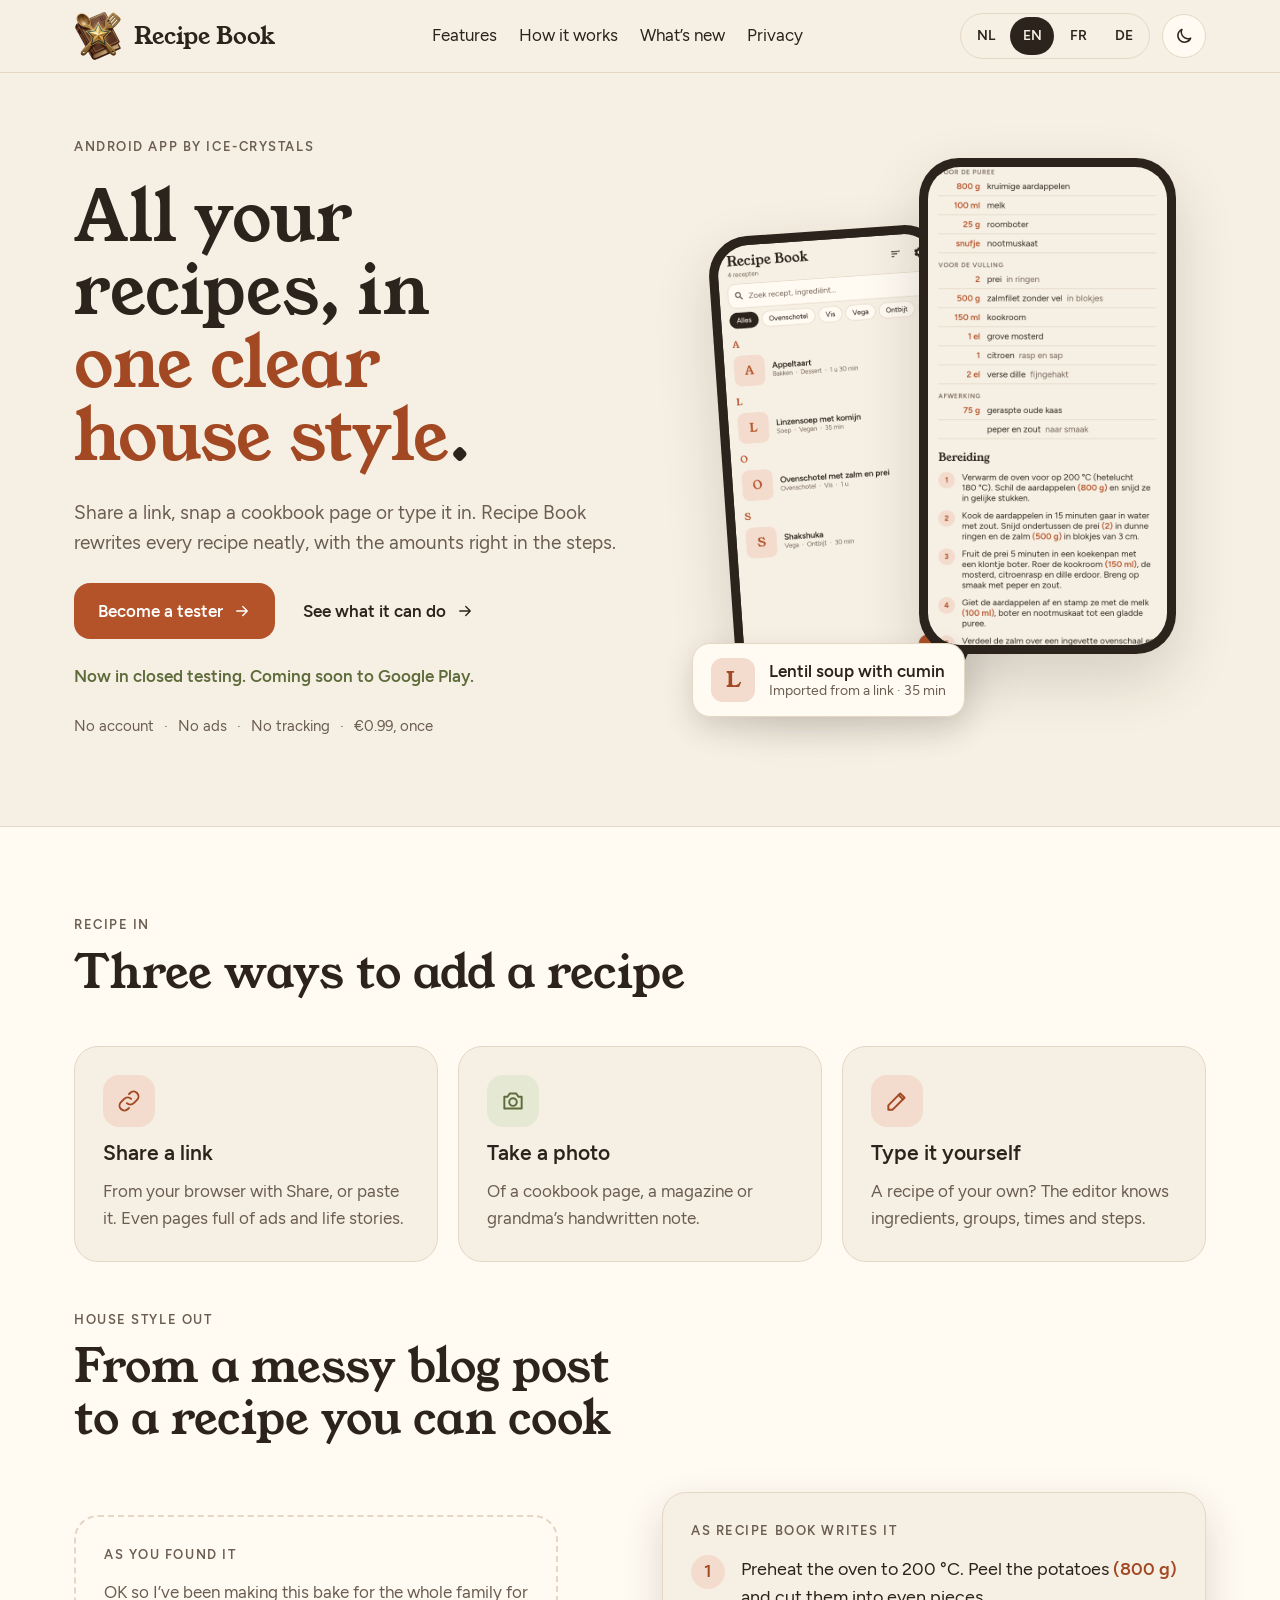
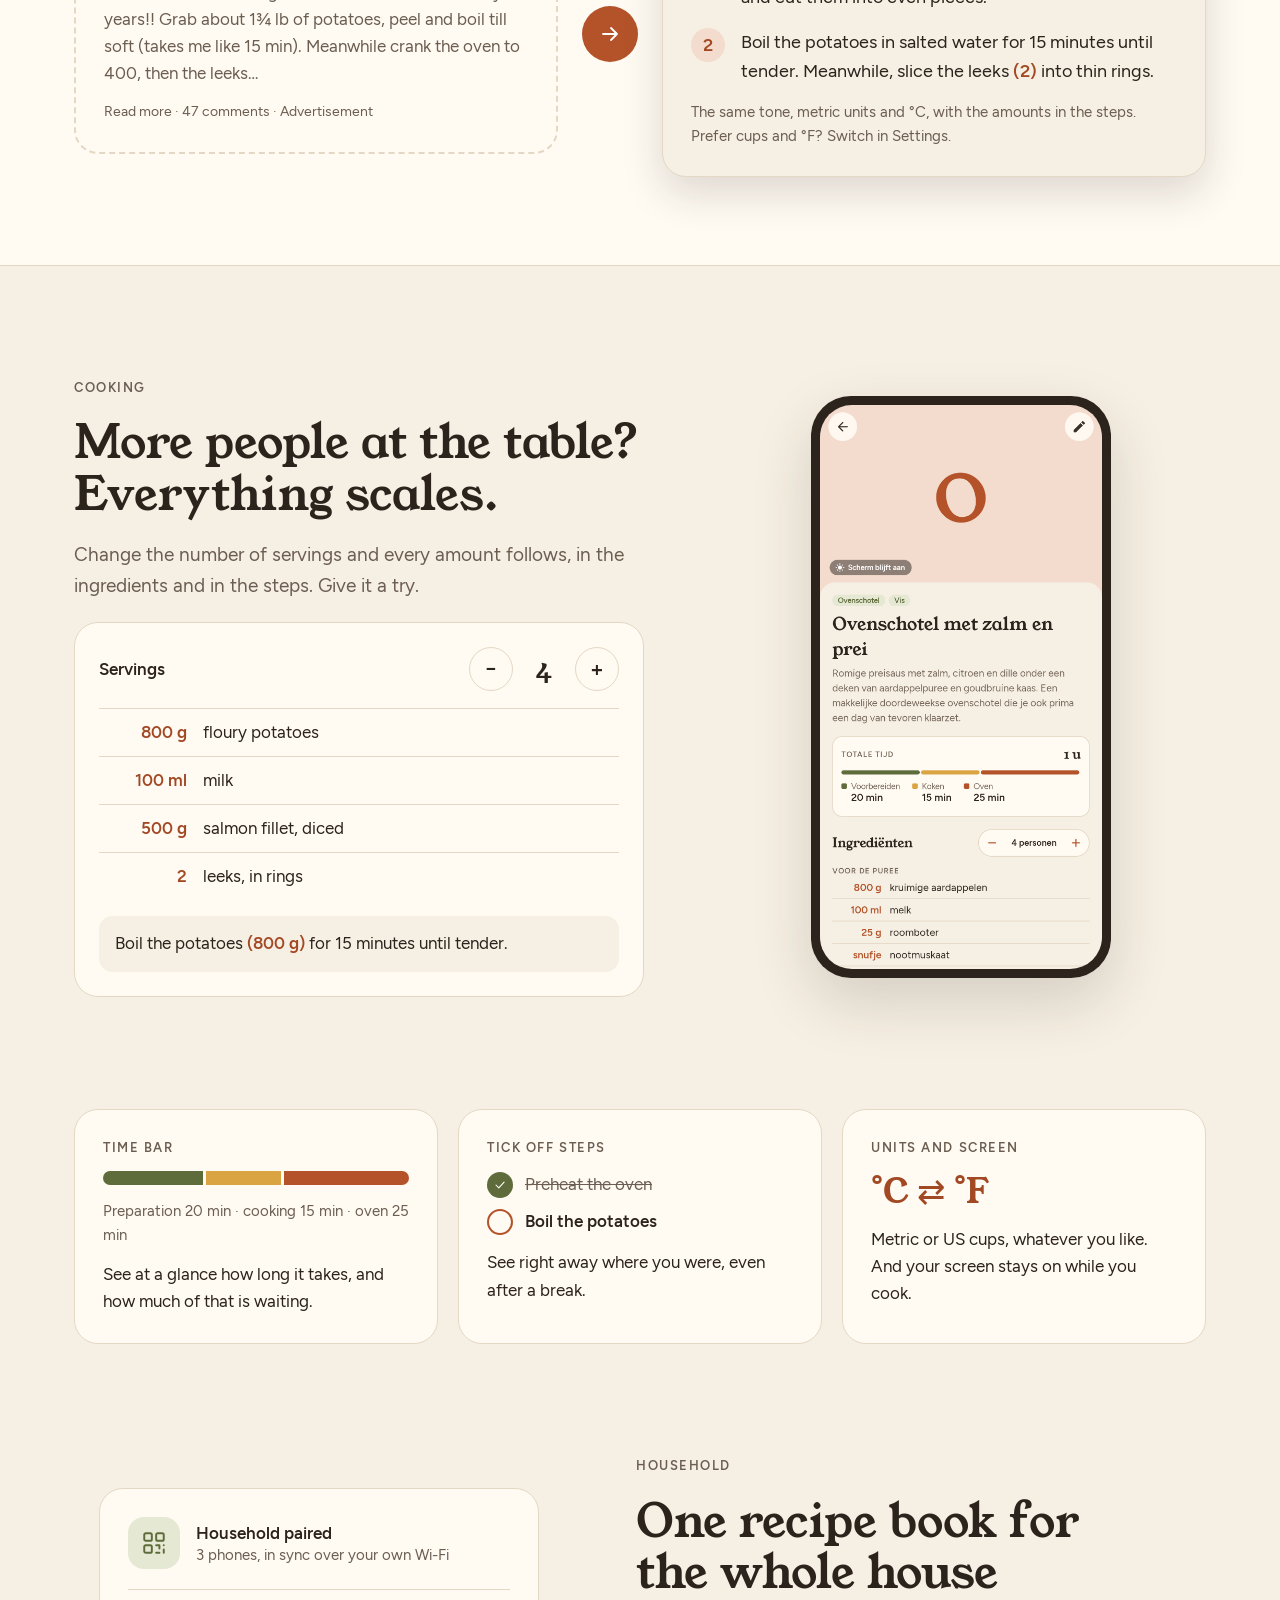
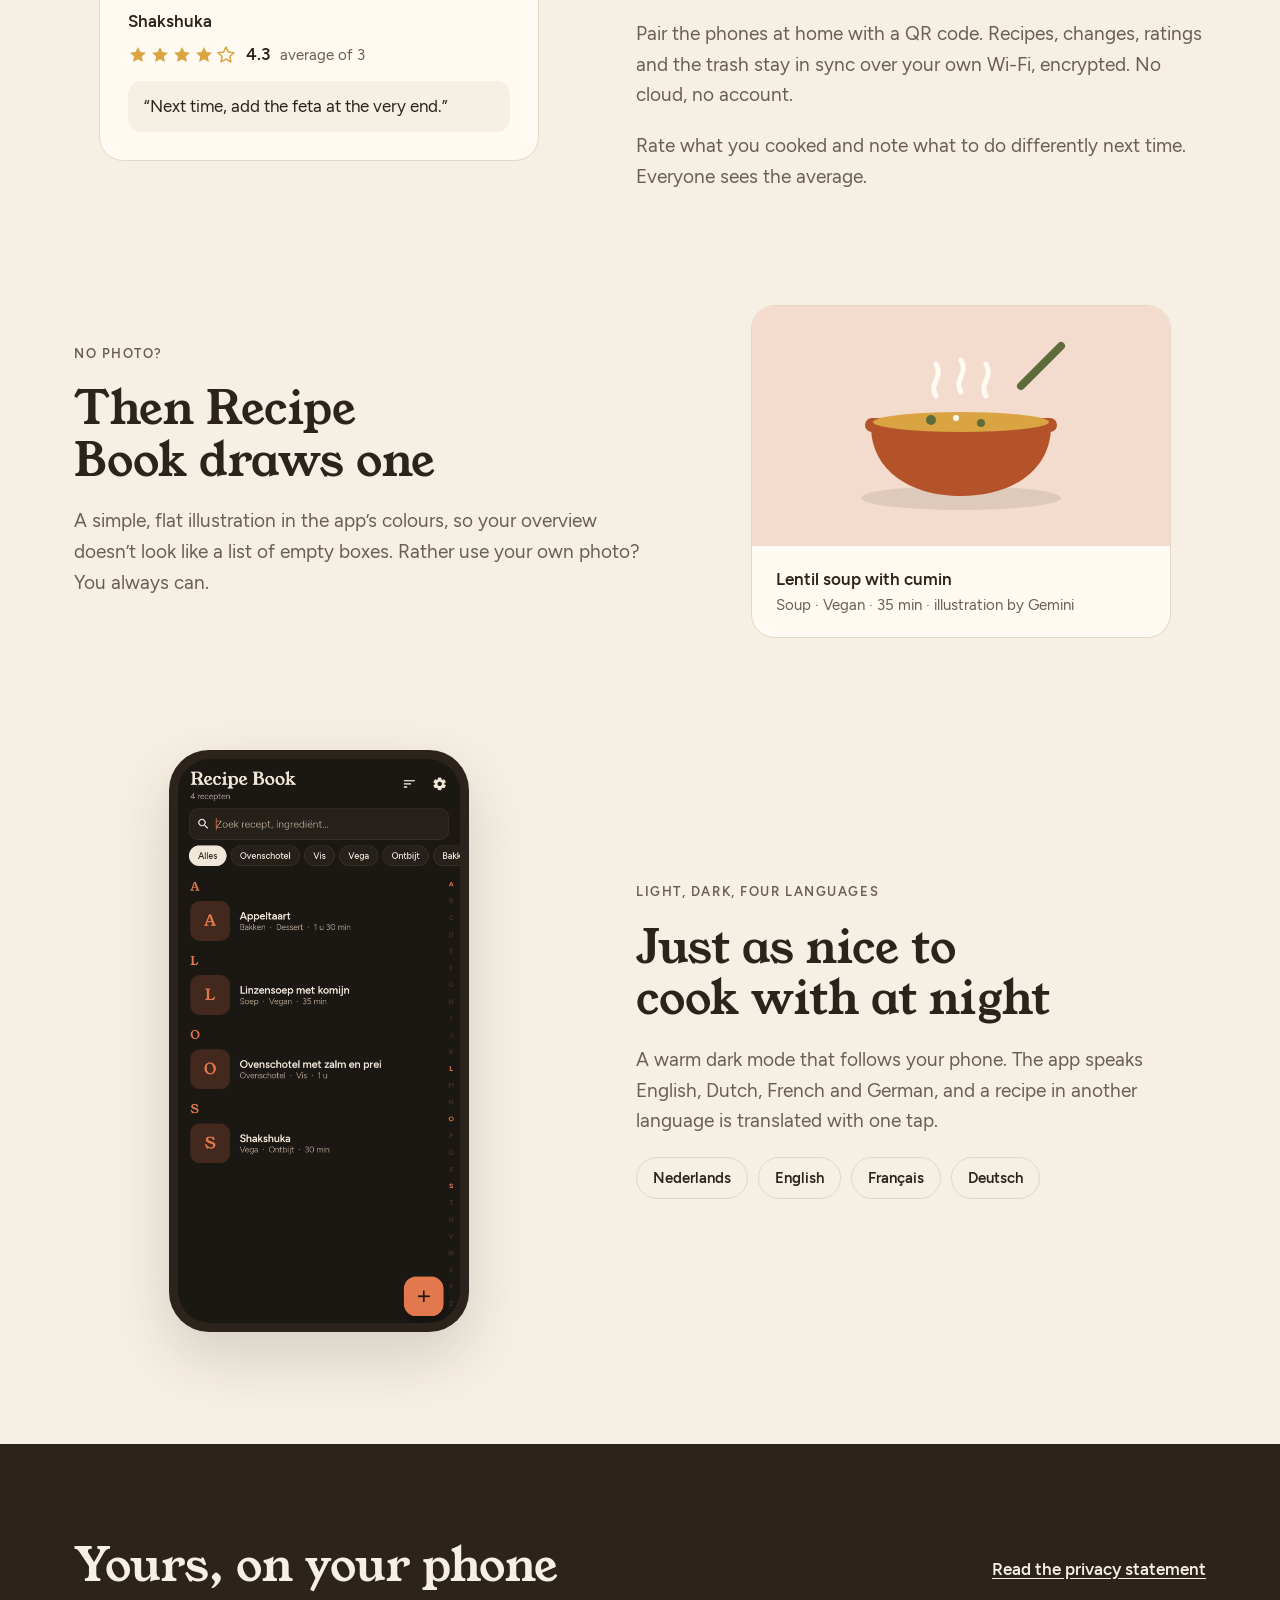
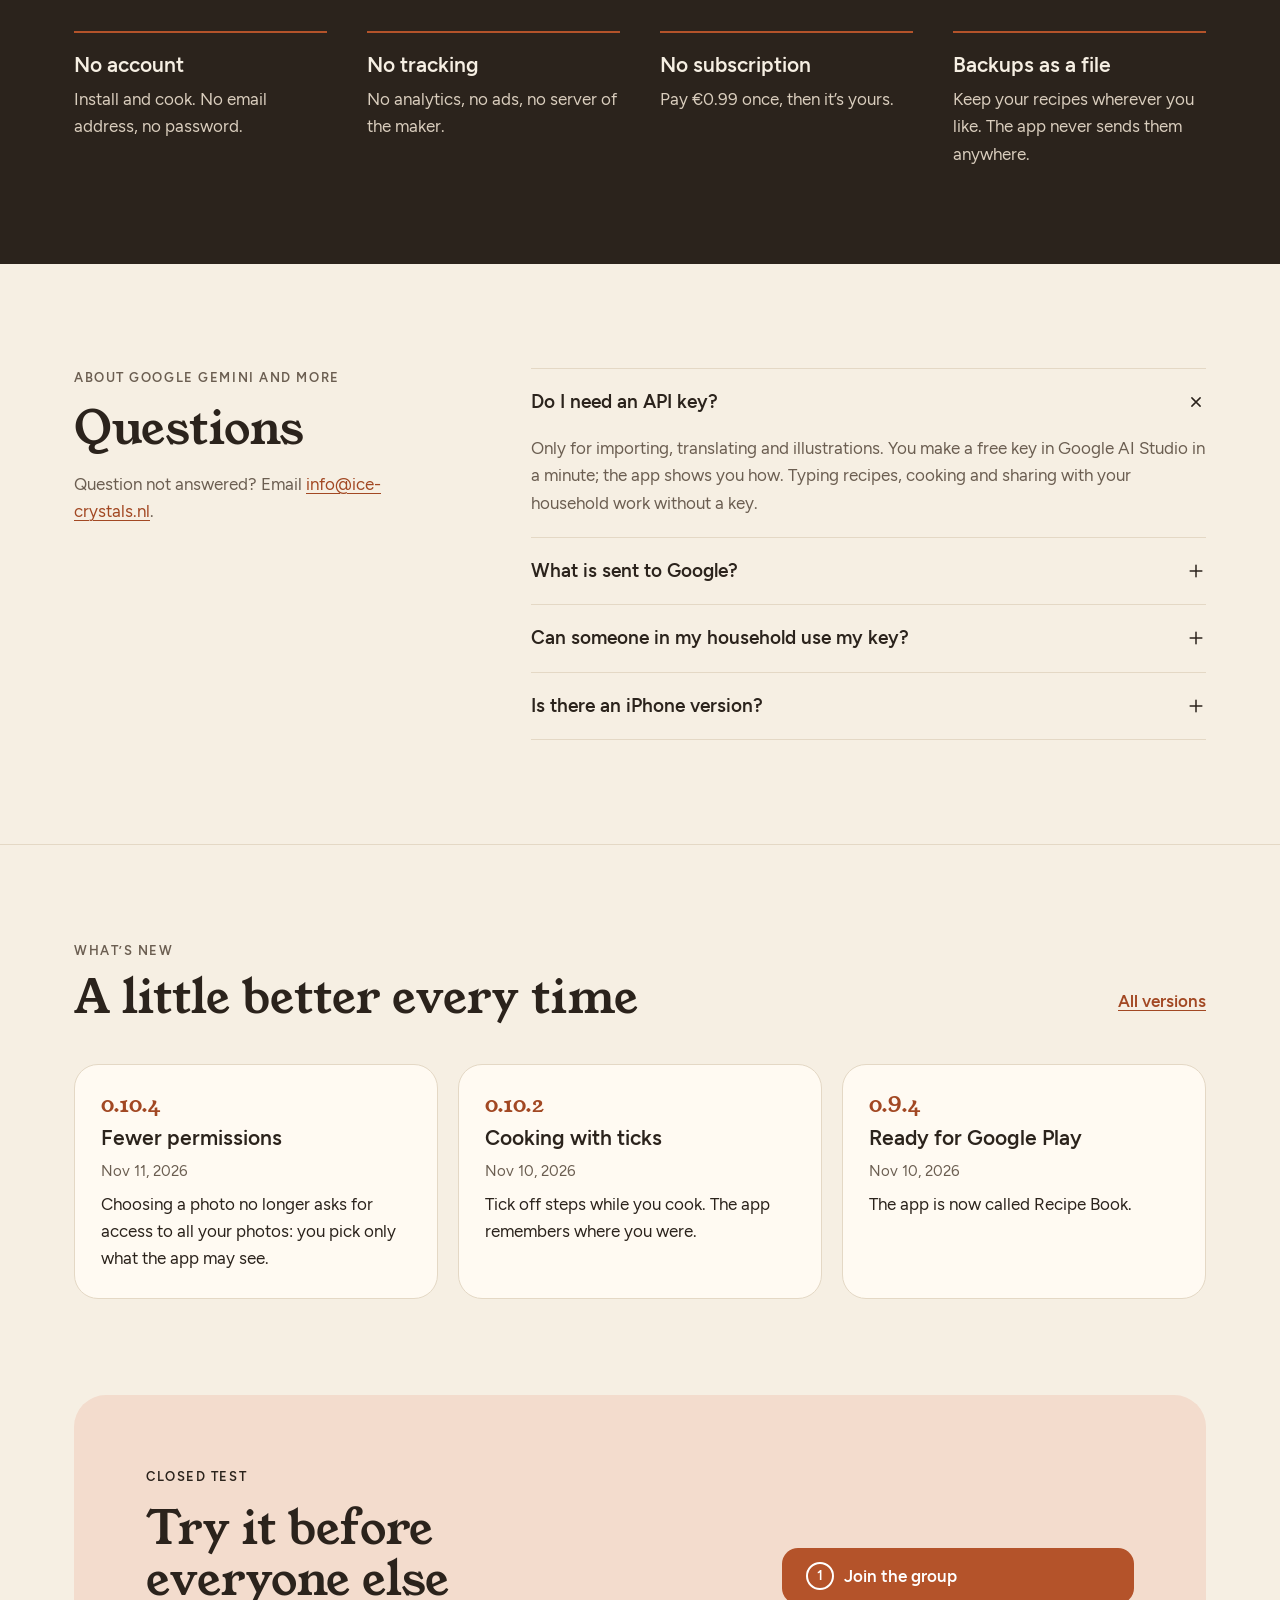
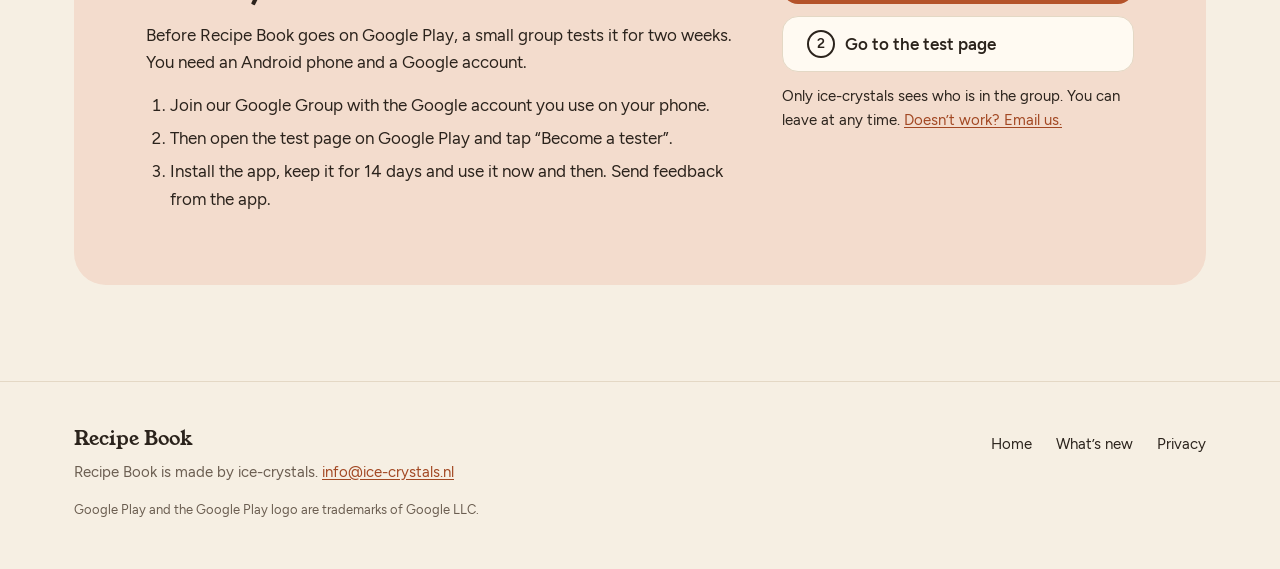
==== commit 47457ac9: "Add the 0.10.4 release to the changelog Generated by pnpm site from receptenboek main.  Co-Authored-" ====
--- a/index.html
+++ b/index.html
@@ -5,18 +5,18 @@
 <meta name="viewport" content="width=device-width, initial-scale=1">
 <title>Recipe Book · All your recipes in one clear house style</title>
 <meta name="description" content="Recipes from a link or a photo, rewritten in one clear house style. A cookbook app for Android, with no account, ads or tracking.">
-<link rel="canonical" href="https://nielswitte.github.io/recipe-book-privacy/">
-<link rel="alternate" hreflang="nl" href="https://nielswitte.github.io/recipe-book-privacy/nl/">
-<link rel="alternate" hreflang="en" href="https://nielswitte.github.io/recipe-book-privacy/">
-<link rel="alternate" hreflang="fr" href="https://nielswitte.github.io/recipe-book-privacy/fr/">
-<link rel="alternate" hreflang="de" href="https://nielswitte.github.io/recipe-book-privacy/de/">
-<link rel="alternate" hreflang="x-default" href="https://nielswitte.github.io/recipe-book-privacy/">
+<link rel="canonical" href="https://recipe-book.ice-crystals.nl/">
+<link rel="alternate" hreflang="nl" href="https://recipe-book.ice-crystals.nl/nl/">
+<link rel="alternate" hreflang="en" href="https://recipe-book.ice-crystals.nl/">
+<link rel="alternate" hreflang="fr" href="https://recipe-book.ice-crystals.nl/fr/">
+<link rel="alternate" hreflang="de" href="https://recipe-book.ice-crystals.nl/de/">
+<link rel="alternate" hreflang="x-default" href="https://recipe-book.ice-crystals.nl/">
 <meta property="og:type" content="website">
 <meta property="og:site_name" content="Recipe Book">
 <meta property="og:title" content="Recipe Book · All your recipes in one clear house style">
 <meta property="og:description" content="Recipes from a link or a photo, rewritten in one clear house style. A cookbook app for Android, with no account, ads or tracking.">
-<meta property="og:url" content="https://nielswitte.github.io/recipe-book-privacy/">
-<meta property="og:image" content="https://nielswitte.github.io/recipe-book-privacy/assets/feature-graphic.png">
+<meta property="og:url" content="https://recipe-book.ice-crystals.nl/">
+<meta property="og:image" content="https://recipe-book.ice-crystals.nl/assets/feature-graphic.png">
 <meta property="og:image:alt" content="Recipe Book">
 <meta property="og:locale" content="en_US">
 <meta name="twitter:card" content="summary_large_image">
@@ -265,6 +265,11 @@
 </div>
 <ul class="news">
 <li class="card news-card">
+<h3><a href="changelog/#v0.10.4"><span class="version serif">0.10.4</span> <span class="news-title">Fewer permissions</span></a></h3>
+<p class="muted small"><time datetime="2026-11-11">Nov 11, 2026</time></p>
+<p>Choosing a photo no longer asks for access to all your photos: you pick only what the app may see.</p>
+</li>
+<li class="card news-card">
 <h3><a href="changelog/#v0.10.2"><span class="version serif">0.10.2</span> <span class="news-title">Cooking with ticks</span></a></h3>
 <p class="muted small"><time datetime="2026-11-10">Nov 10, 2026</time></p>
 <p>Tick off steps while you cook. The app remembers where you were.</p>
@@ -273,11 +278,6 @@
 <h3><a href="changelog/#v0.9.4"><span class="version serif">0.9.4</span> <span class="news-title">Ready for Google Play</span></a></h3>
 <p class="muted small"><time datetime="2026-11-10">Nov 10, 2026</time></p>
 <p>The app is now called Recipe Book.</p>
-</li>
-<li class="card news-card">
-<h3><a href="changelog/#v0.8.0"><span class="version serif">0.8.0</span> <span class="news-title">A warm welcome</span></a></h3>
-<p class="muted small"><time datetime="2026-11-09">Nov 9, 2026</time></p>
-<p>A short introduction on first start, with help getting your Gemini key.</p>
 </li>
 </ul>
 </div>
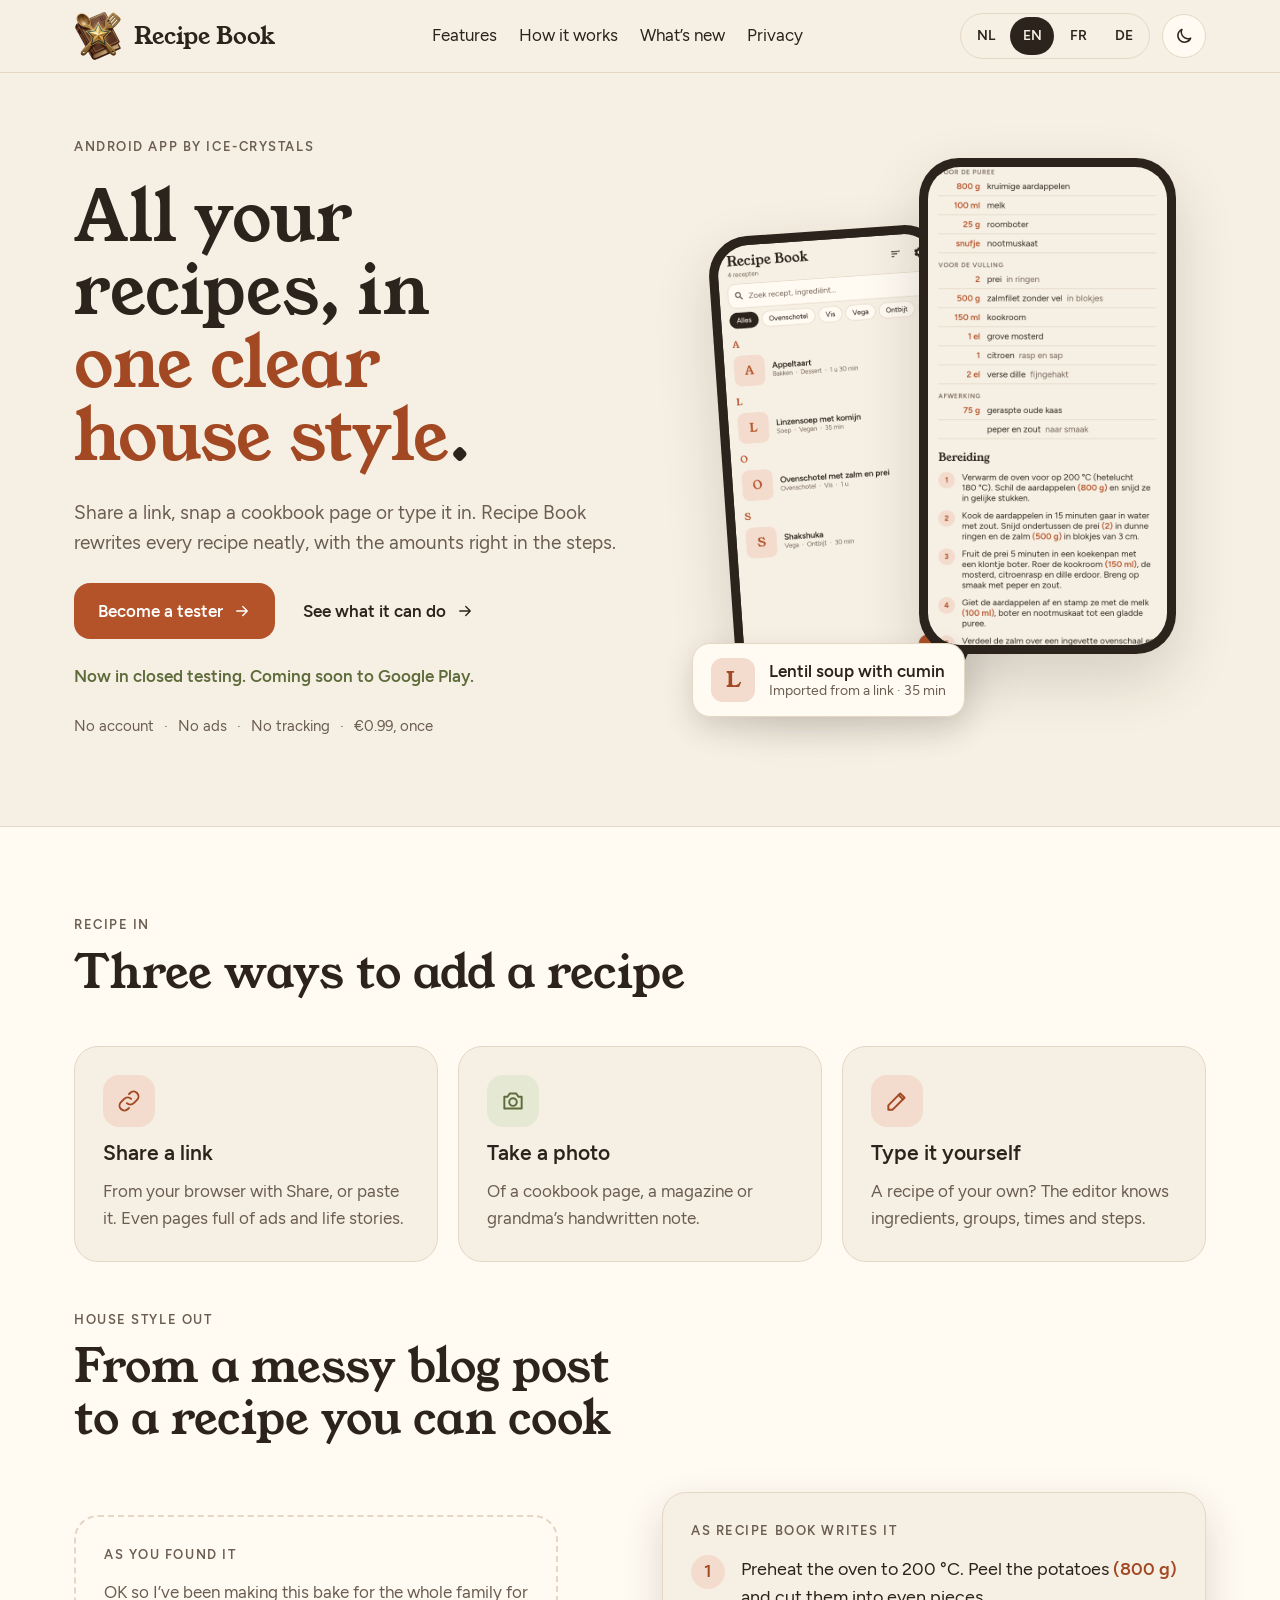
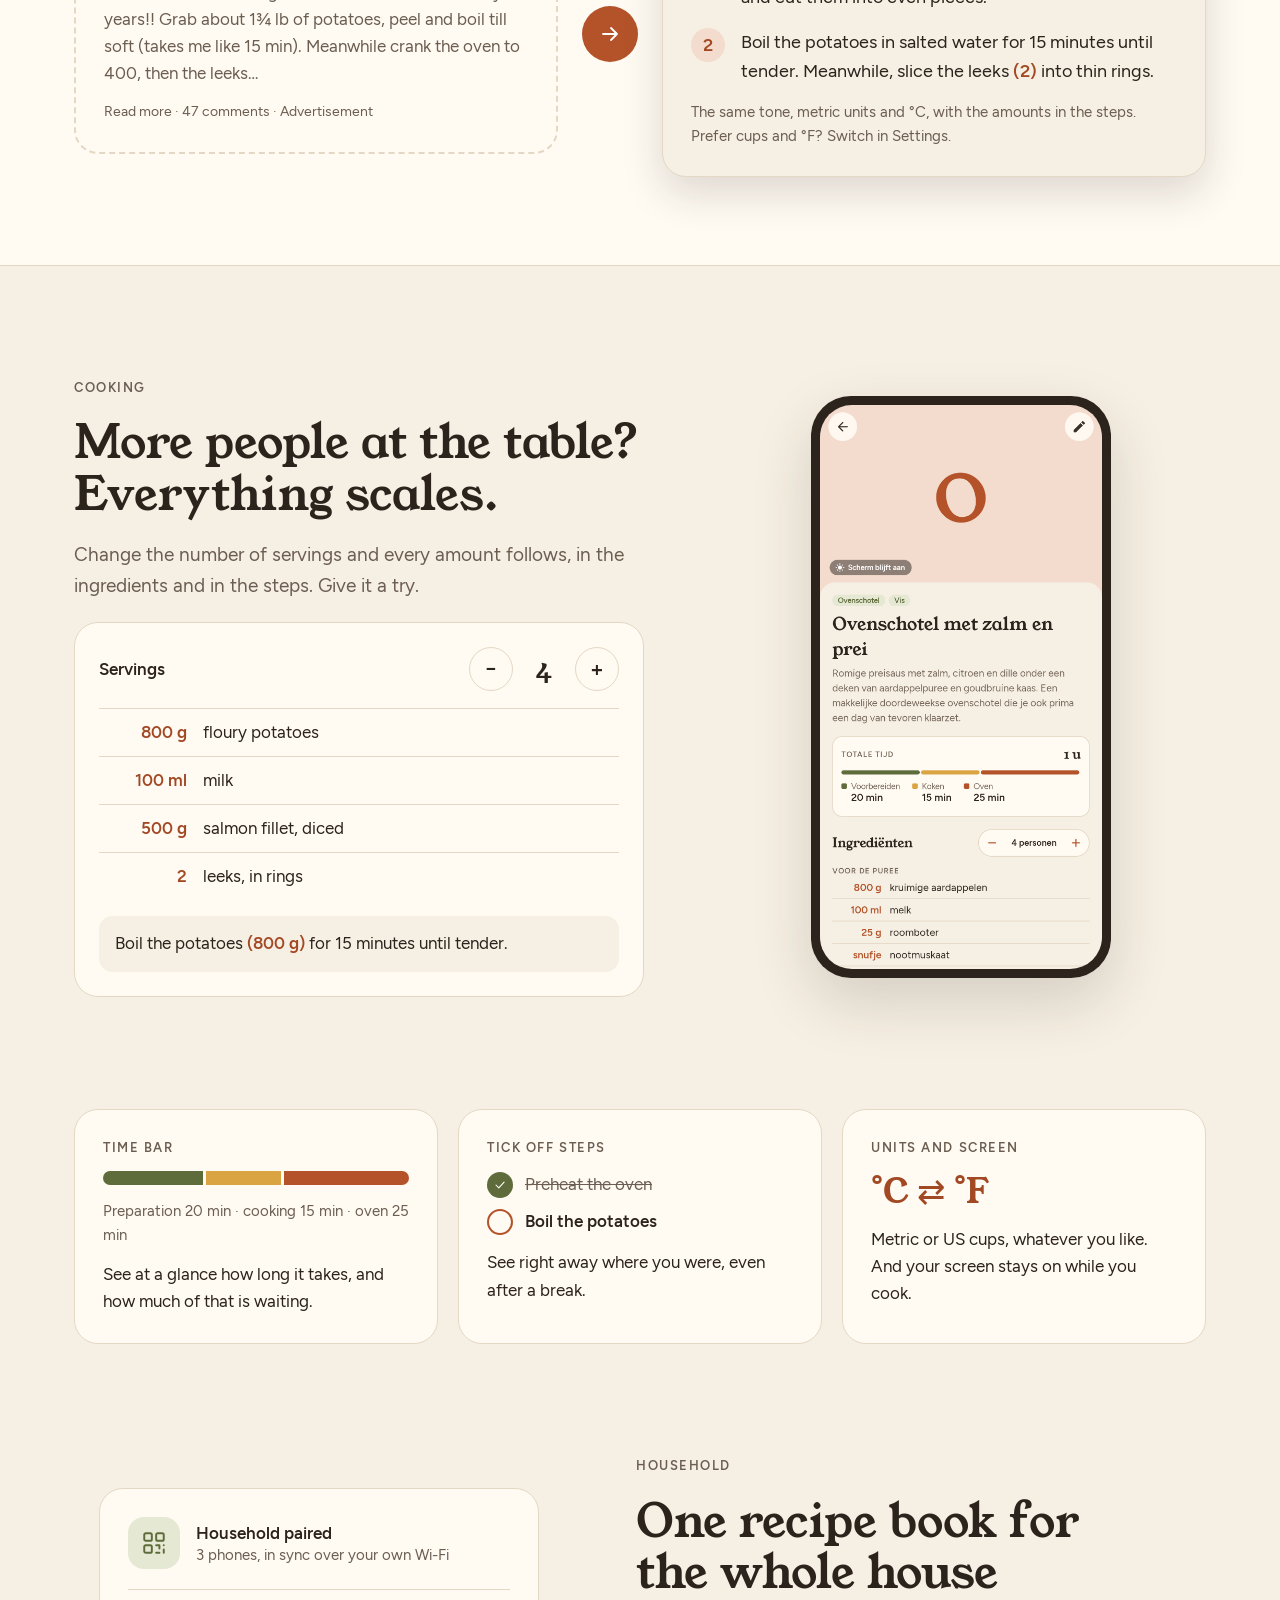
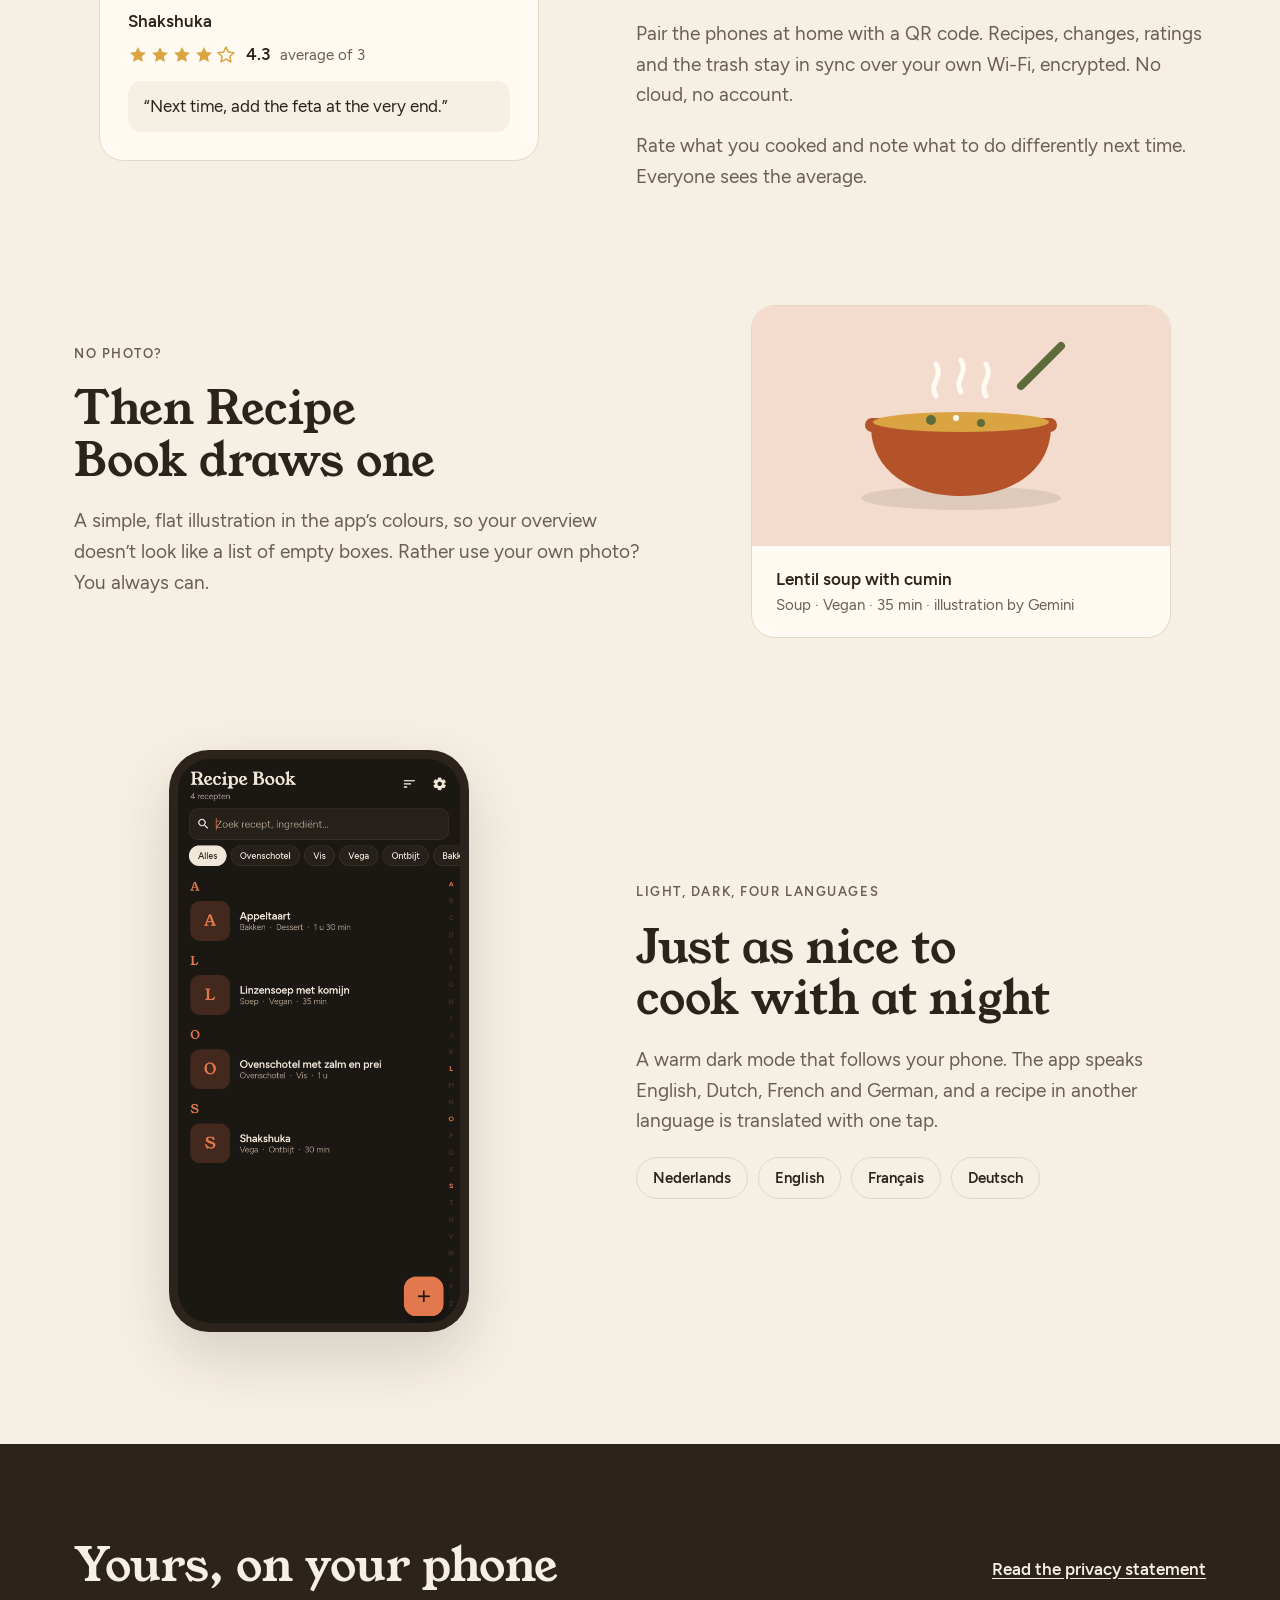
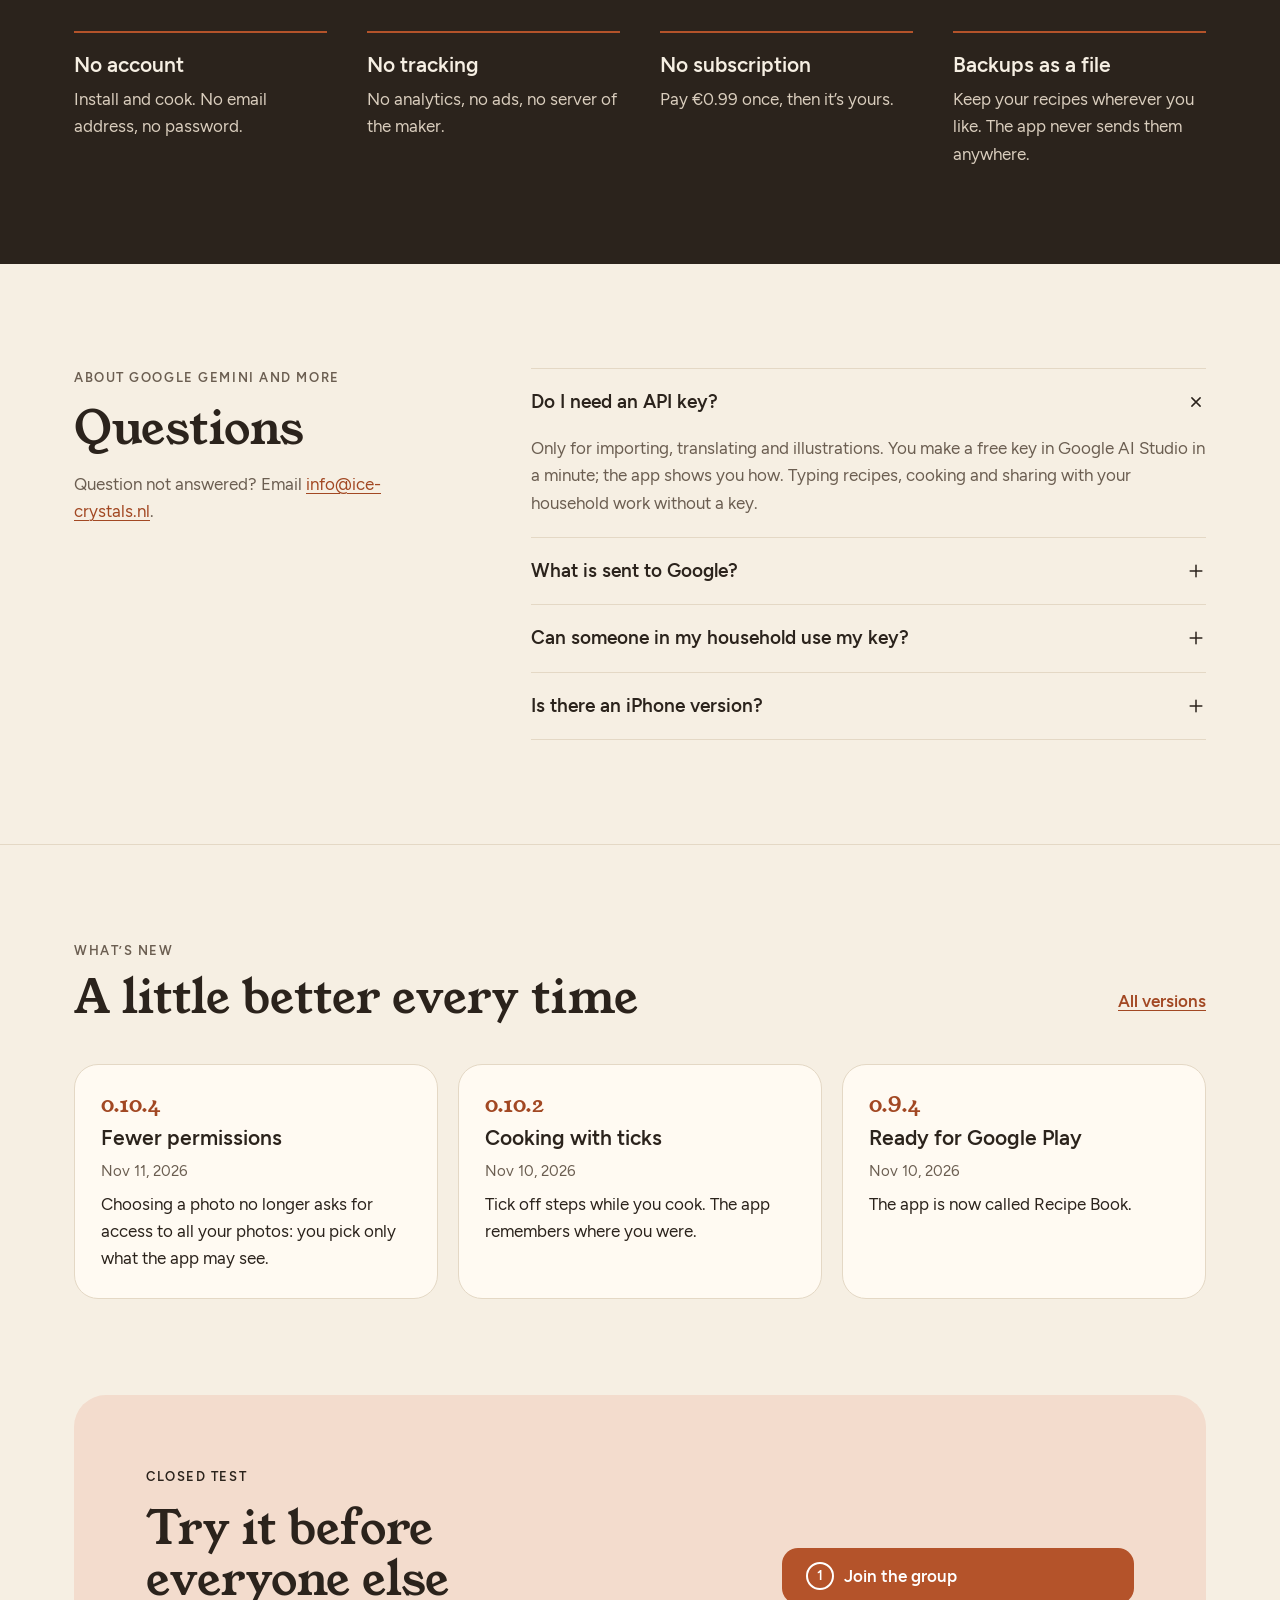
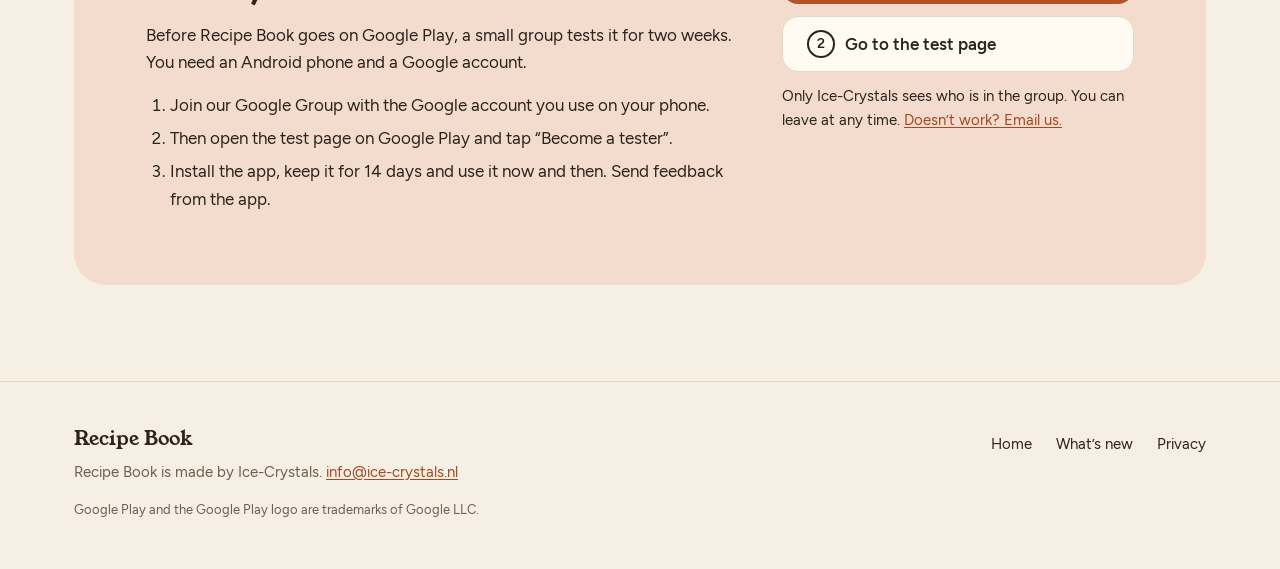
==== commit 06cb6cf0: "Write the developer name as Ice-Crystals Generated by pnpm site from receptenboek PR #51.  Co-Author" ====
--- a/index.html
+++ b/index.html
@@ -54,7 +54,7 @@
 <main id="main" tabindex="-1">
 <section class="wrap hero" aria-labelledby="hero-title">
 <div class="hero-text">
-<p class="eyebrow">Android app by ice-crystals</p>
+<p class="eyebrow">Android app by Ice-Crystals</p>
 <h1 id="hero-title" class="serif">All your recipes, in <span class="accent">one clear house style</span>.</h1>
 <p class="lead">Share a link, snap a cookbook page or type it in. Recipe Book rewrites every recipe neatly, with the amounts right in the steps.</p>
 <div class="actions">
@@ -297,7 +297,7 @@
 <div class="join-action">
 <a class="btn btn-primary" href="https://groups.google.com/g/recipe-book-testers"><span class="btn-step" aria-hidden="true">1</span>Join the group</a>
 <a class="btn btn-secondary" href="https://play.google.com/apps/testing/nl.icecrystals.recipes"><span class="btn-step" aria-hidden="true">2</span>Go to the test page</a>
-<p class="muted small">Only ice-crystals sees who is in the group. You can leave at any time. <a href="mailto:info@ice-crystals.nl?subject=I%E2%80%99d%20like%20to%20test%20Recipe%20Book&amp;body=Hello%20ice-crystals%2C%0A%0AI%E2%80%99d%20like%20to%20test%20Recipe%20Book.%0A%0AMy%20Google%20account%20(Gmail)%3A%20%0AMy%20phone%3A%20%0A">Doesn’t work? Email us.</a></p>
+<p class="muted small">Only Ice-Crystals sees who is in the group. You can leave at any time. <a href="mailto:info@ice-crystals.nl?subject=I%E2%80%99d%20like%20to%20test%20Recipe%20Book&amp;body=Hello%20Ice-Crystals%2C%0A%0AI%E2%80%99d%20like%20to%20test%20Recipe%20Book.%0A%0AMy%20Google%20account%20(Gmail)%3A%20%0AMy%20phone%3A%20%0A">Doesn’t work? Email us.</a></p>
 </div>
 </div>
 </section>
@@ -306,7 +306,7 @@
 <div class="wrap footer-row">
 <div class="footer-brand">
 <p class="serif footer-name">Recipe Book</p>
-<p>Recipe Book is made by ice-crystals. <a href="mailto:info@ice-crystals.nl">info@ice-crystals.nl</a></p>
+<p>Recipe Book is made by Ice-Crystals. <a href="mailto:info@ice-crystals.nl">info@ice-crystals.nl</a></p>
 </div>
 <nav aria-label="Footer"><ul class="footer-links">
 <li><a href="./">Home</a></li>
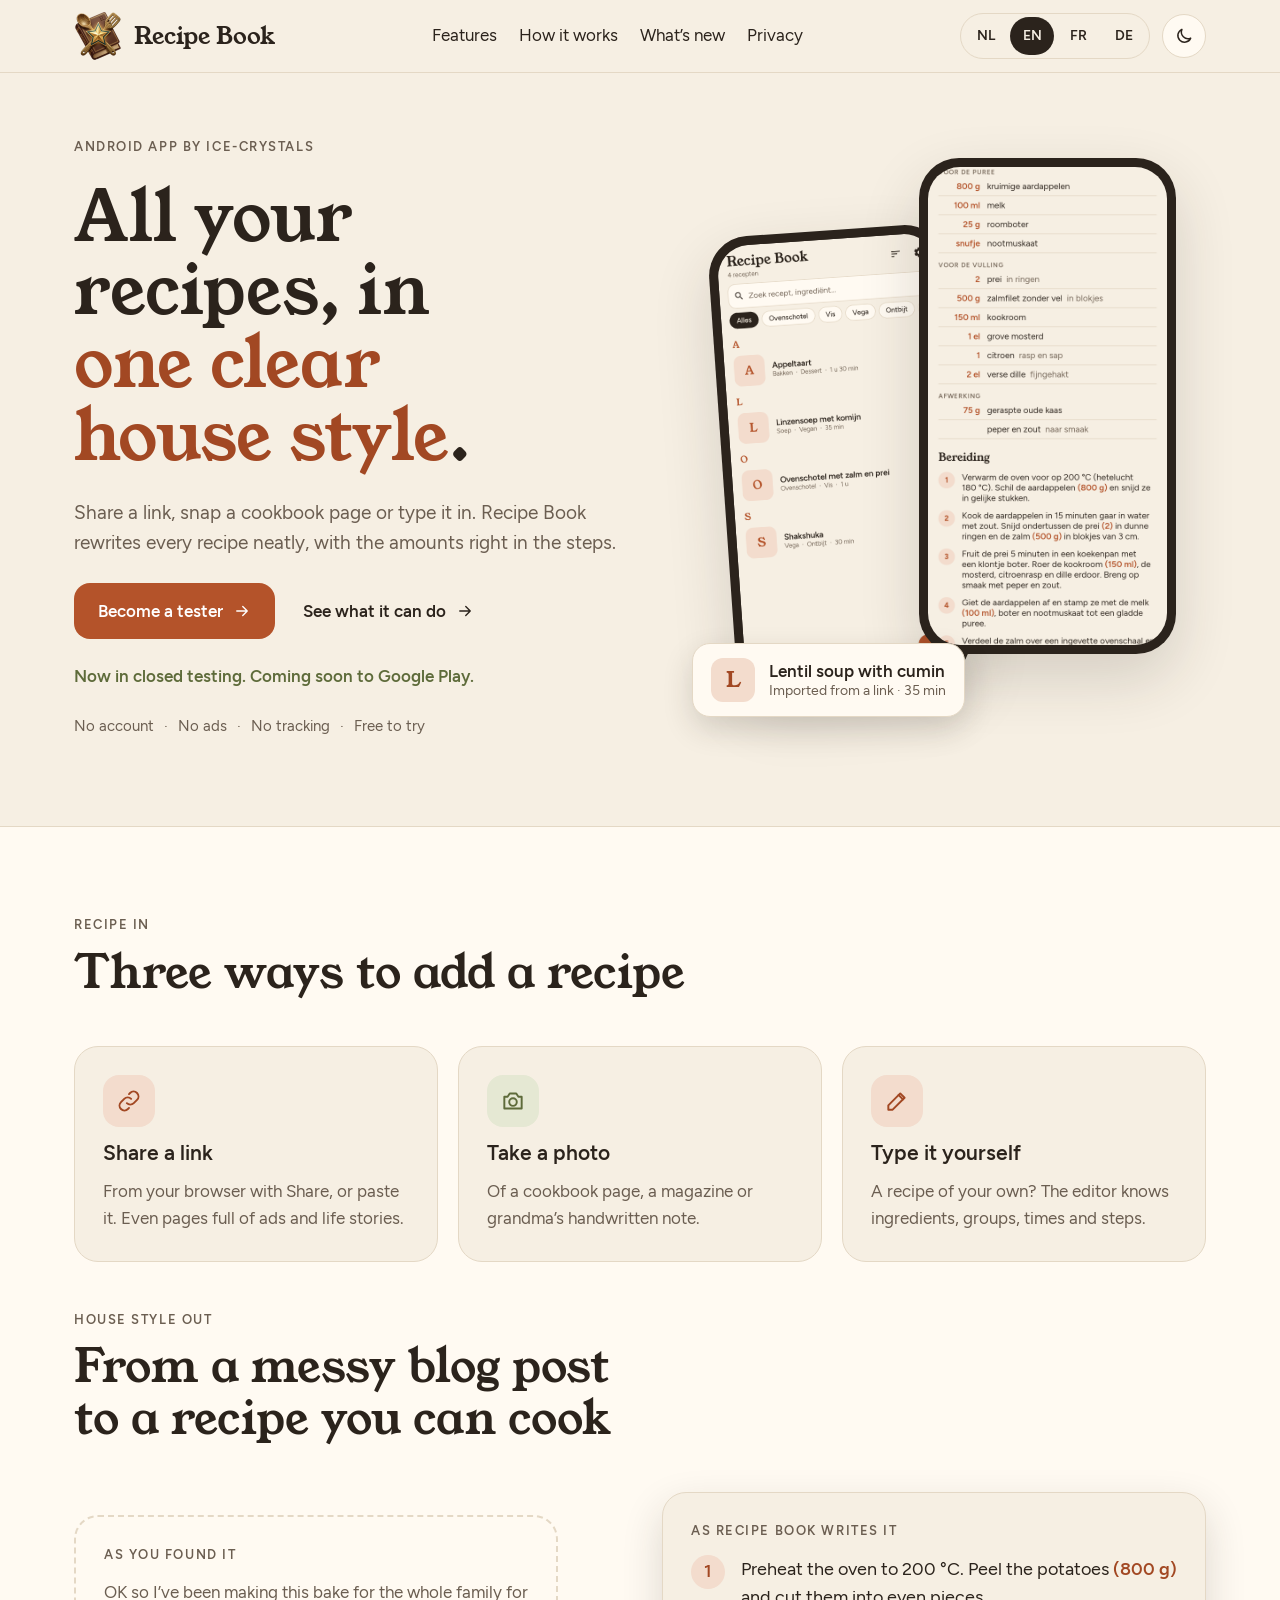
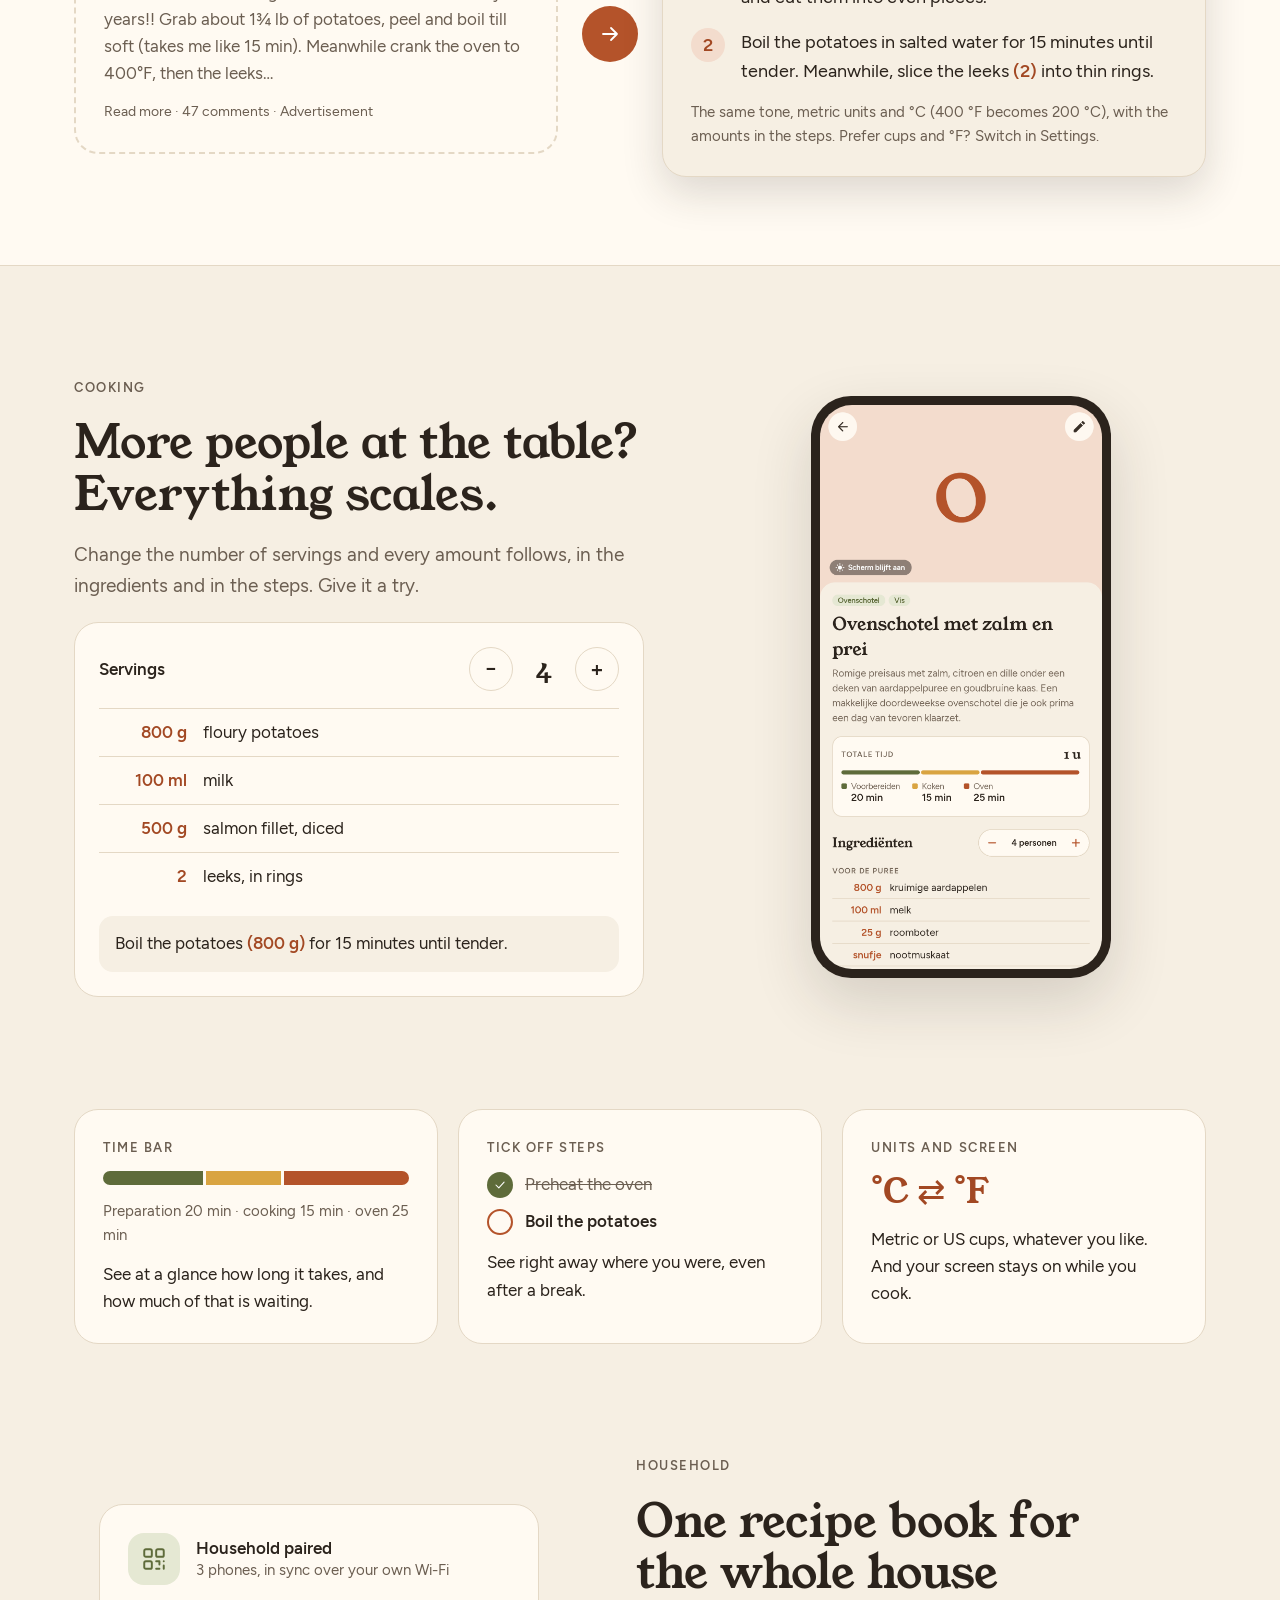
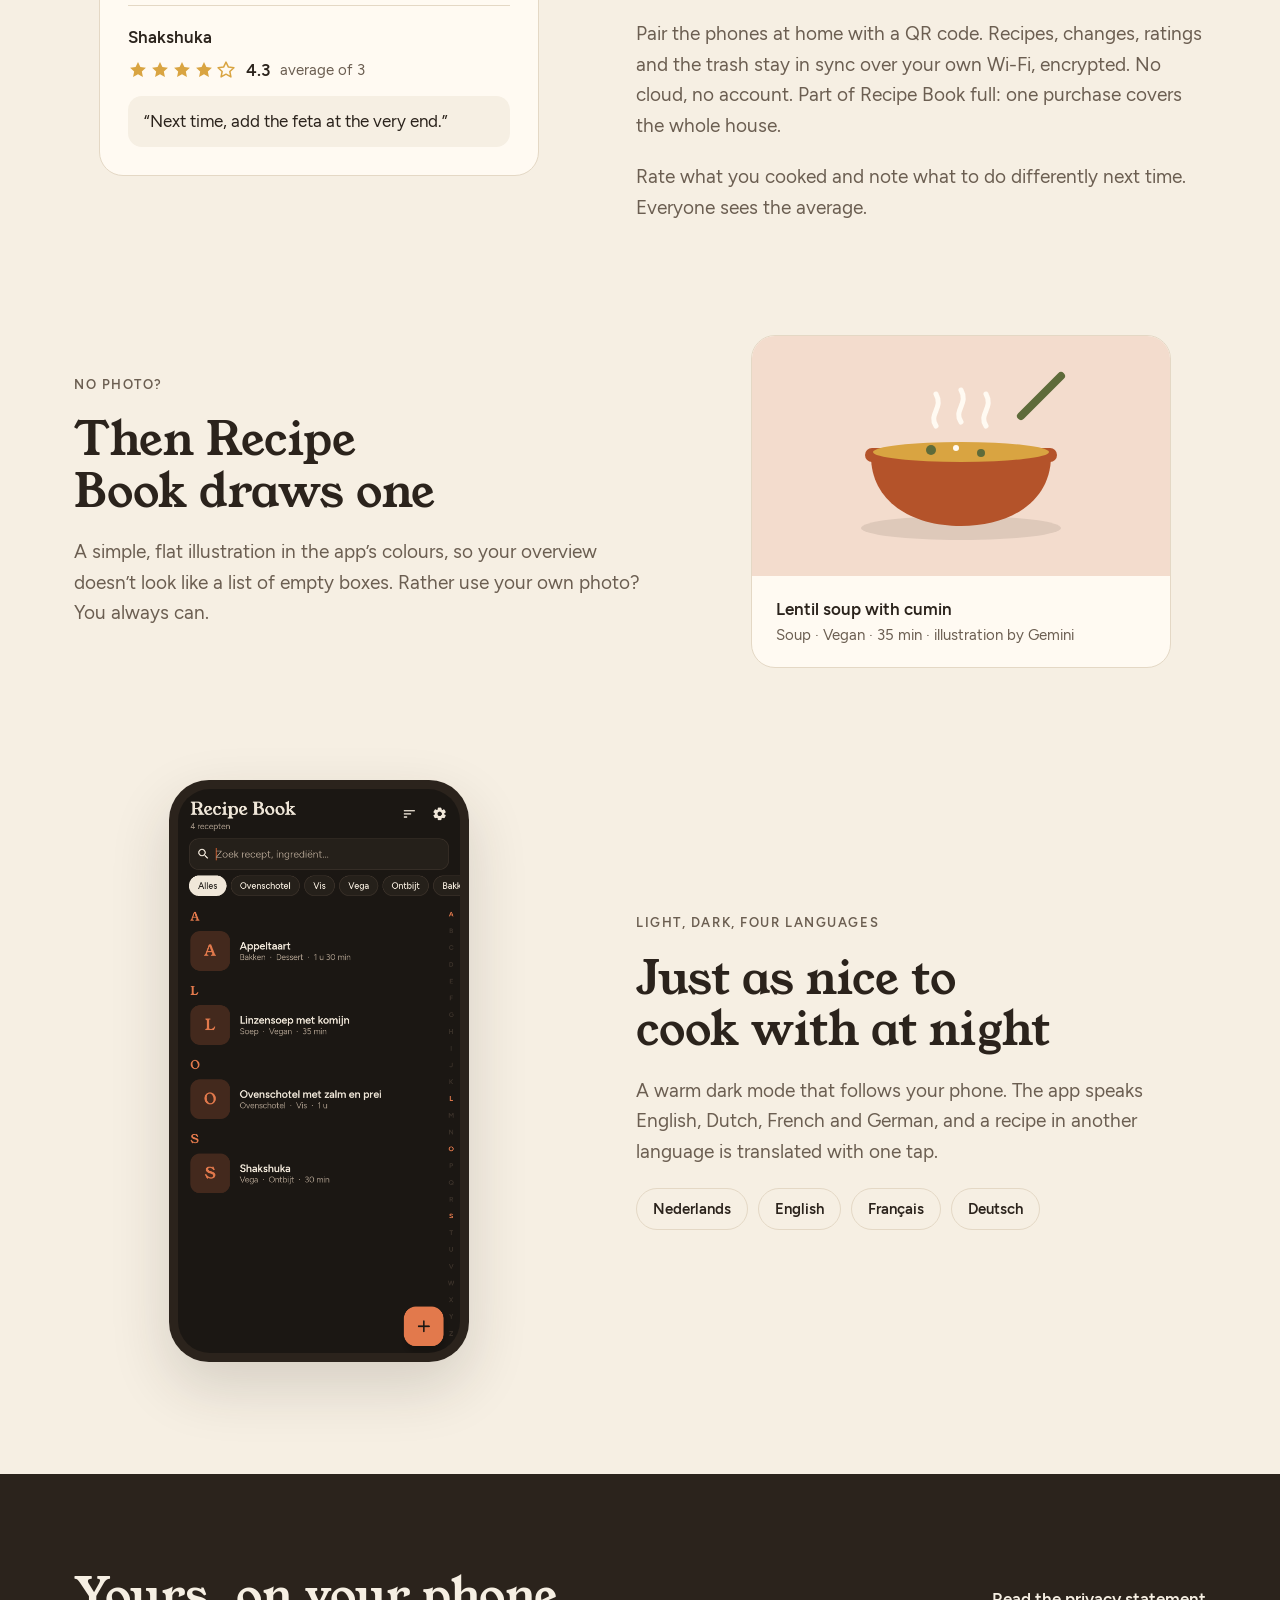
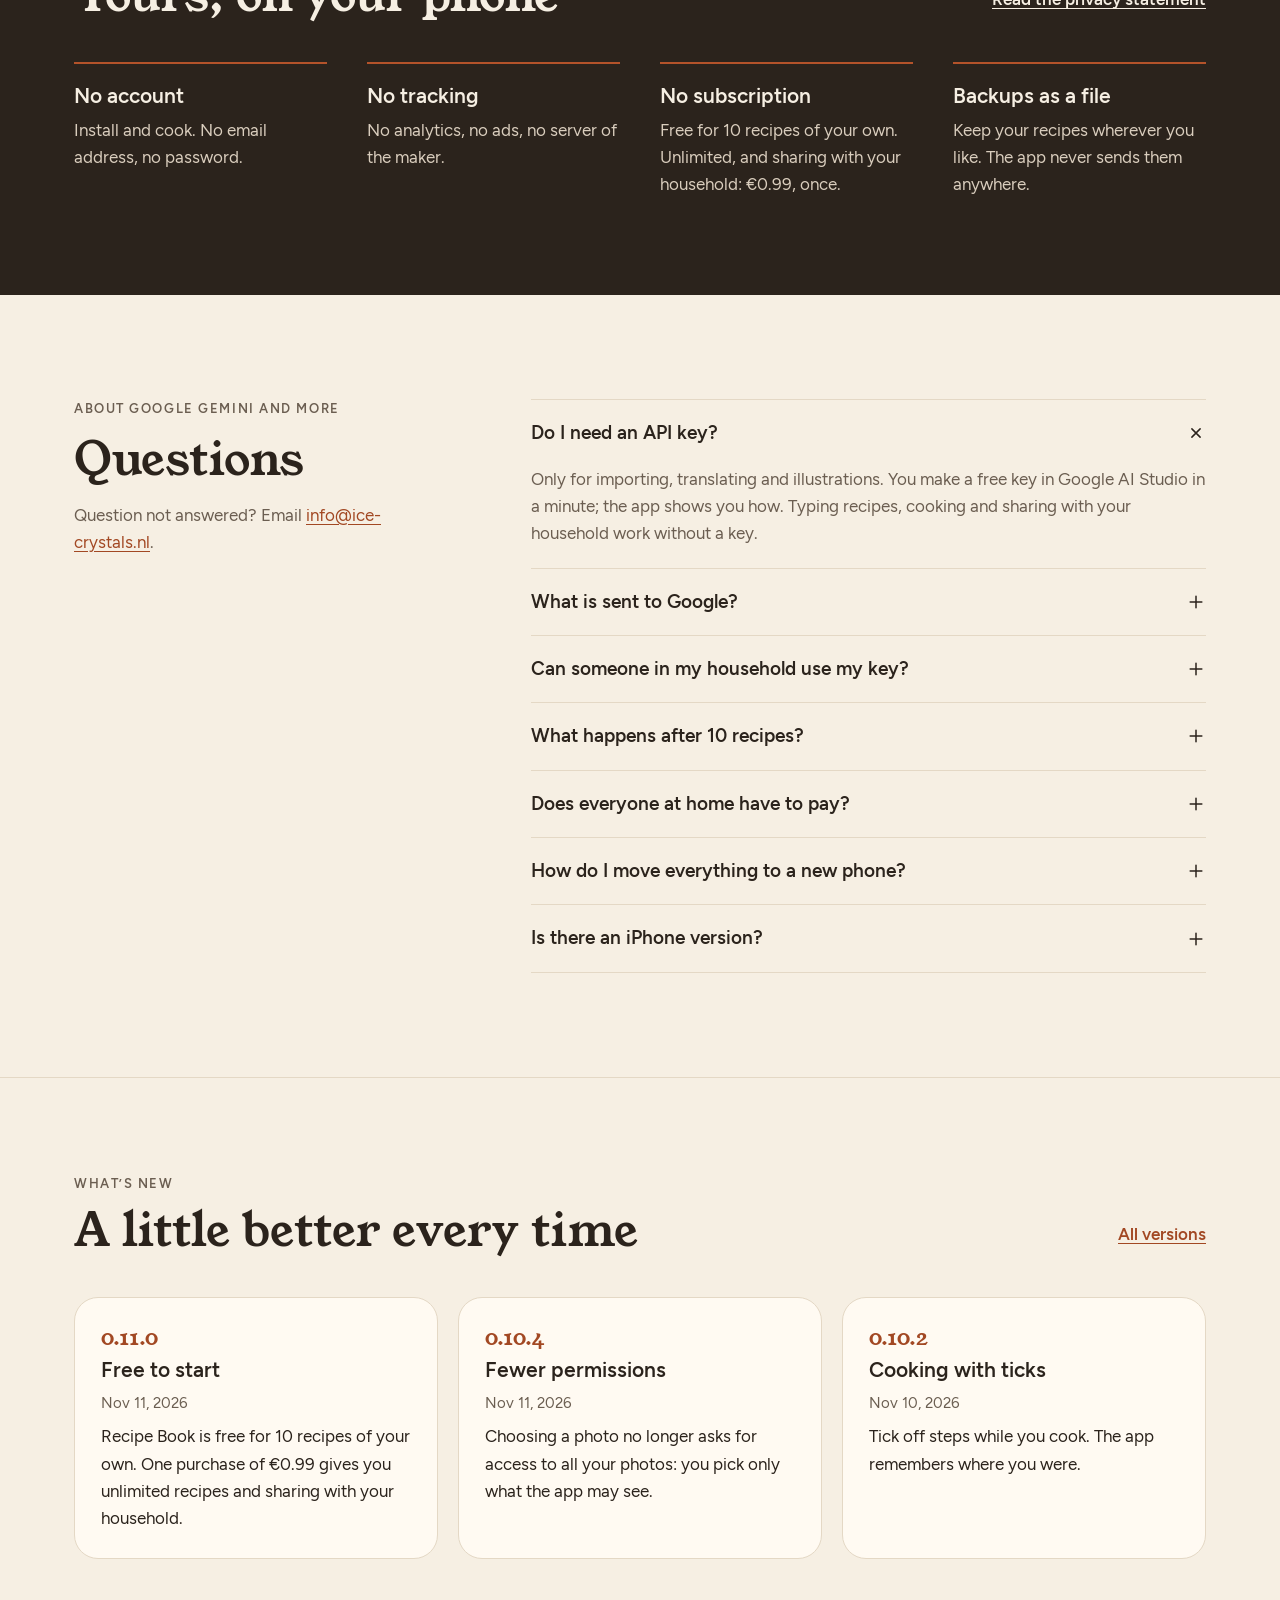
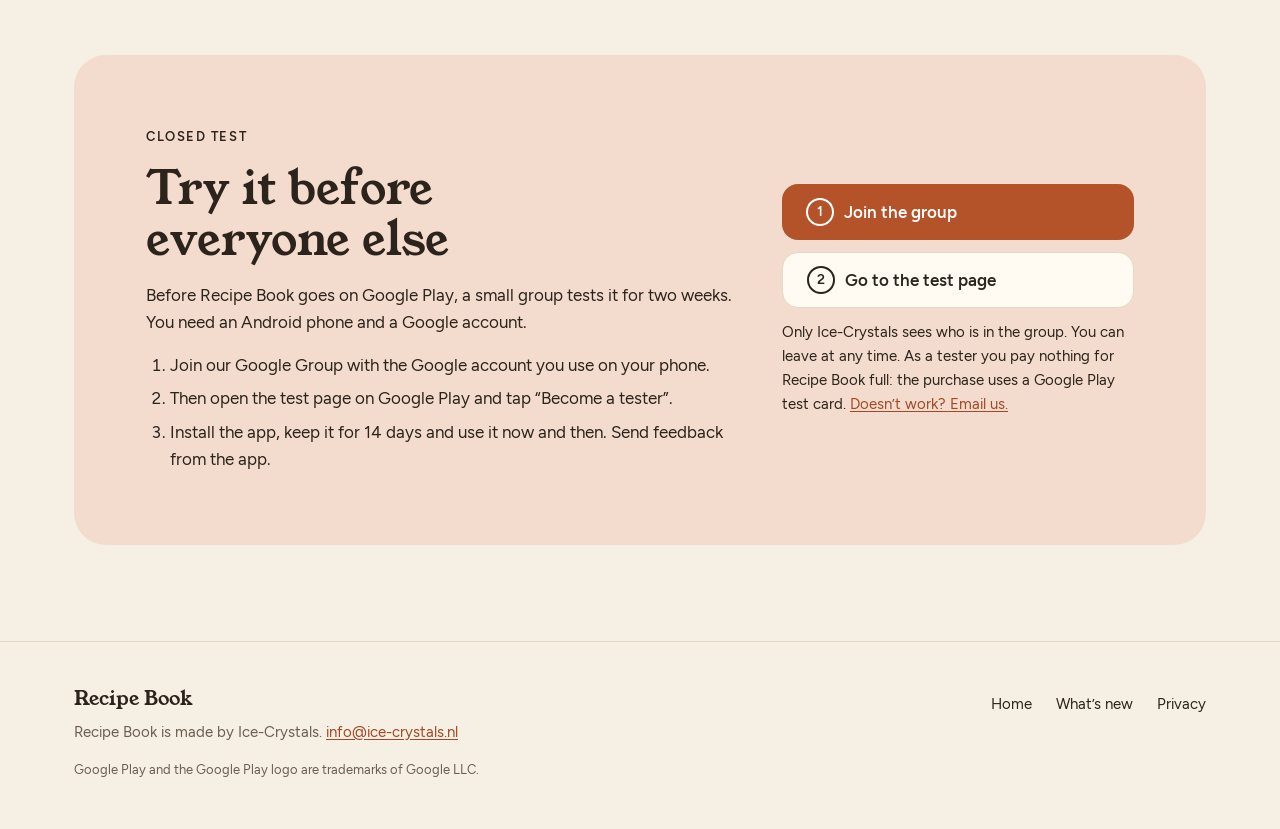
==== commit 2af0c973: "Update the site to app 0.11.2 - Changelog: 0.11.0 "Free to start". - Home: blog example in °F, FAQ a" ====
--- a/index.html
+++ b/index.html
@@ -62,7 +62,7 @@
 <a class="btn btn-ghost" href="#features">See what it can do<svg width="18" height="18" viewBox="0 0 24 24" fill="none" stroke="currentColor" stroke-width="1.8" stroke-linecap="round" stroke-linejoin="round" aria-hidden="true" focusable="false" class="icon"><path d="M5 12h14M13 6l6 6-6 6"/></svg></a>
 </div>
 <p class="status">Now in closed testing. Coming soon to Google Play.</p>
-<ul class="trust"><li>No account</li><li>No ads</li><li>No tracking</li><li>€0.99, once</li></ul>
+<ul class="trust"><li>No account</li><li>No ads</li><li>No tracking</li><li>Free to try</li></ul>
 </div>
 <div class="hero-phones">
 <div class="phone phone-back"><img src="assets/screenshots/en/01-overzicht.png" alt="The recipe overview with a search field, categories and an A–Z bar." width="1080" height="2160" decoding="async"></div>
@@ -100,7 +100,7 @@
 <div class="before-after">
 <figure class="before">
 <figcaption class="eyebrow">As you found it</figcaption>
-<blockquote><p>OK so I’ve been making this bake for the whole family for years!! Grab about 1¾ lb of potatoes, peel and boil till soft (takes me like 15 min). Meanwhile crank the oven to 400, then the leeks…</p></blockquote>
+<blockquote><p>OK so I’ve been making this bake for the whole family for years!! Grab about 1¾ lb of potatoes, peel and boil till soft (takes me like 15 min). Meanwhile crank the oven to 400°F, then the leeks…</p></blockquote>
 <p class="before-meta">Read more · 47 comments · Advertisement</p>
 </figure>
 <span class="arrow-dot"><svg width="18" height="18" viewBox="0 0 24 24" fill="none" stroke="currentColor" stroke-width="1.8" stroke-linecap="round" stroke-linejoin="round" aria-hidden="true" focusable="false" class="icon"><path d="M5 12h14M13 6l6 6-6 6"/></svg></span>
@@ -110,7 +110,7 @@
 <li><span>Preheat the oven to 200 °C. Peel the potatoes <span class="amt">(800&nbsp;g)</span> and cut them into even pieces.</span></li>
 <li><span>Boil the potatoes in salted water for 15 minutes until tender. Meanwhile, slice the leeks <span class="amt">(2)</span> into thin rings.</span></li>
 </ol>
-<p class="note">The same tone, metric units and °C, with the amounts in the steps. Prefer cups and °F? Switch in Settings.</p>
+<p class="note">The same tone, metric units and °C (400 °F becomes 200 °C), with the amounts in the steps. Prefer cups and °F? Switch in Settings.</p>
 </figure>
 </div>
 </div>
@@ -169,7 +169,7 @@
 <div class="feature-text">
 <p class="eyebrow">Household</p>
 <h2 id="household-title" class="serif">One recipe book for the whole house</h2>
-<p class="lead">Pair the phones at home with a QR code. Recipes, changes, ratings and the trash stay in sync over your own Wi-Fi, encrypted. No cloud, no account.</p>
+<p class="lead">Pair the phones at home with a QR code. Recipes, changes, ratings and the trash stay in sync over your own Wi-Fi, encrypted. No cloud, no account. Part of Recipe Book full: one purchase covers the whole house.</p>
 <p class="lead">Rate what you cooked and note what to do differently next time. Everyone sees the average.</p>
 </div>
 <div class="feature-visual">
@@ -227,7 +227,7 @@
 <ul class="promises">
 <li><h3>No account</h3><p>Install and cook. No email address, no password.</p></li>
 <li><h3>No tracking</h3><p>No analytics, no ads, no server of the maker.</p></li>
-<li><h3>No subscription</h3><p>Pay €0.99 once, then it’s yours.</p></li>
+<li><h3>No subscription</h3><p>Free for 10 recipes of your own. Unlimited, and sharing with your household: €0.99, once.</p></li>
 <li><h3>Backups as a file</h3><p>Keep your recipes wherever you like. The app never sends them anywhere.</p></li>
 </ul>
 </div>
@@ -245,11 +245,23 @@
 </details>
 <details>
 <summary><span>What is sent to Google?</span><svg width="20" height="20" viewBox="0 0 24 24" fill="none" stroke="currentColor" stroke-width="1.8" stroke-linecap="round" stroke-linejoin="round" aria-hidden="true" focusable="false" class="icon-plus"><path d="M12 5v14M5 12h14"/></svg></summary>
-<p>Only what you import, translate or have drawn: the link, the recipe text or your photo. Everything else stays on your phone.</p>
+<p>Only what you import, translate or have drawn: the link, the recipe text or your photo. Everything else stays on your phone. With a free key, Google may use it to improve its products, so don’t include personal information.</p>
 </details>
 <details>
 <summary><span>Can someone in my household use my key?</span><svg width="20" height="20" viewBox="0 0 24 24" fill="none" stroke="currentColor" stroke-width="1.8" stroke-linecap="round" stroke-linejoin="round" aria-hidden="true" focusable="false" class="icon-plus"><path d="M12 5v14M5 12h14"/></svg></summary>
 <p>Yes. Paired phones without a key of their own can use yours. You can turn that off in Settings.</p>
+</details>
+<details>
+<summary><span>What happens after 10 recipes?</span><svg width="20" height="20" viewBox="0 0 24 24" fill="none" stroke="currentColor" stroke-width="1.8" stroke-linecap="round" stroke-linejoin="round" aria-hidden="true" focusable="false" class="icon-plus"><path d="M12 5v14M5 12h14"/></svg></summary>
+<p>Only adding stops: your recipes stay, and you can still view, edit and cook them. Sample recipes and the trash don’t count. With Recipe Book full (€0.99, once) you add as many as you like.</p>
+</details>
+<details>
+<summary><span>Does everyone at home have to pay?</span><svg width="20" height="20" viewBox="0 0 24 24" fill="none" stroke="currentColor" stroke-width="1.8" stroke-linecap="round" stroke-linejoin="round" aria-hidden="true" focusable="false" class="icon-plus"><path d="M12 5v14M5 12h14"/></svg></summary>
+<p>No. One paired phone with Recipe Book full unlocks the whole household.</p>
+</details>
+<details>
+<summary><span>How do I move everything to a new phone?</span><svg width="20" height="20" viewBox="0 0 24 24" fill="none" stroke="currentColor" stroke-width="1.8" stroke-linecap="round" stroke-linejoin="round" aria-hidden="true" focusable="false" class="icon-plus"><path d="M12 5v14M5 12h14"/></svg></summary>
+<p>Create a backup in Settings and restore that file on your new phone, or pair it with your household. Get your purchase back with Restore purchase, on the same Google account.</p>
 </details>
 <details>
 <summary><span>Is there an iPhone version?</span><svg width="20" height="20" viewBox="0 0 24 24" fill="none" stroke="currentColor" stroke-width="1.8" stroke-linecap="round" stroke-linejoin="round" aria-hidden="true" focusable="false" class="icon-plus"><path d="M12 5v14M5 12h14"/></svg></summary>
@@ -265,6 +277,11 @@
 </div>
 <ul class="news">
 <li class="card news-card">
+<h3><a href="changelog/#v0.11.0"><span class="version serif">0.11.0</span> <span class="news-title">Free to start</span></a></h3>
+<p class="muted small"><time datetime="2026-11-11">Nov 11, 2026</time></p>
+<p>Recipe Book is free for 10 recipes of your own. One purchase of €0.99 gives you unlimited recipes and sharing with your household.</p>
+</li>
+<li class="card news-card">
 <h3><a href="changelog/#v0.10.4"><span class="version serif">0.10.4</span> <span class="news-title">Fewer permissions</span></a></h3>
 <p class="muted small"><time datetime="2026-11-11">Nov 11, 2026</time></p>
 <p>Choosing a photo no longer asks for access to all your photos: you pick only what the app may see.</p>
@@ -273,11 +290,6 @@
 <h3><a href="changelog/#v0.10.2"><span class="version serif">0.10.2</span> <span class="news-title">Cooking with ticks</span></a></h3>
 <p class="muted small"><time datetime="2026-11-10">Nov 10, 2026</time></p>
 <p>Tick off steps while you cook. The app remembers where you were.</p>
-</li>
-<li class="card news-card">
-<h3><a href="changelog/#v0.9.4"><span class="version serif">0.9.4</span> <span class="news-title">Ready for Google Play</span></a></h3>
-<p class="muted small"><time datetime="2026-11-10">Nov 10, 2026</time></p>
-<p>The app is now called Recipe Book.</p>
 </li>
 </ul>
 </div>
@@ -297,7 +309,7 @@
 <div class="join-action">
 <a class="btn btn-primary" href="https://groups.google.com/g/recipe-book-testers"><span class="btn-step" aria-hidden="true">1</span>Join the group</a>
 <a class="btn btn-secondary" href="https://play.google.com/apps/testing/nl.icecrystals.recipes"><span class="btn-step" aria-hidden="true">2</span>Go to the test page</a>
-<p class="muted small">Only Ice-Crystals sees who is in the group. You can leave at any time. <a href="mailto:info@ice-crystals.nl?subject=I%E2%80%99d%20like%20to%20test%20Recipe%20Book&amp;body=Hello%20Ice-Crystals%2C%0A%0AI%E2%80%99d%20like%20to%20test%20Recipe%20Book.%0A%0AMy%20Google%20account%20(Gmail)%3A%20%0AMy%20phone%3A%20%0A">Doesn’t work? Email us.</a></p>
+<p class="muted small">Only Ice-Crystals sees who is in the group. You can leave at any time. As a tester you pay nothing for Recipe Book full: the purchase uses a Google Play test card. <a href="mailto:info@ice-crystals.nl?subject=I%E2%80%99d%20like%20to%20test%20Recipe%20Book&amp;body=Hello%20Ice-Crystals%2C%0A%0AI%E2%80%99d%20like%20to%20test%20Recipe%20Book.%0A%0AMy%20Google%20account%20(Gmail)%3A%20%0AMy%20phone%3A%20%0A">Doesn’t work? Email us.</a></p>
 </div>
 </div>
 </section>
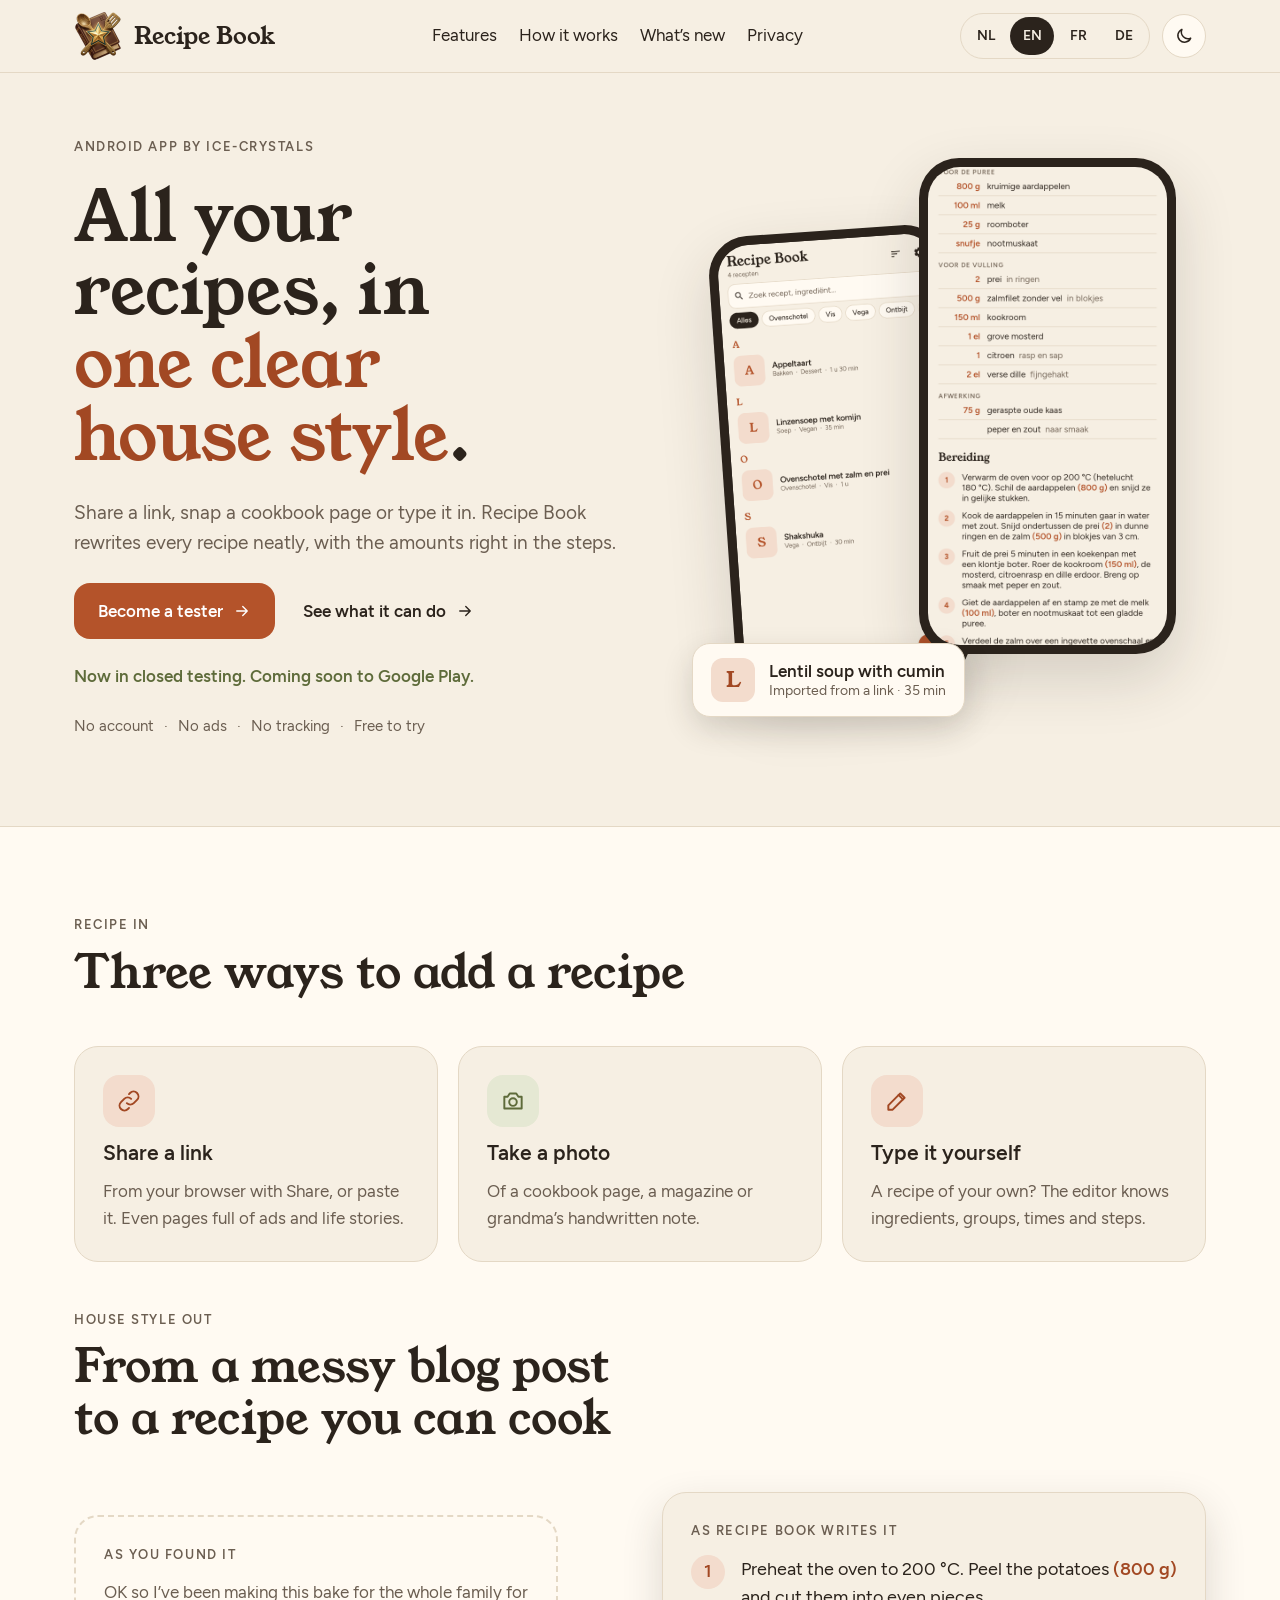
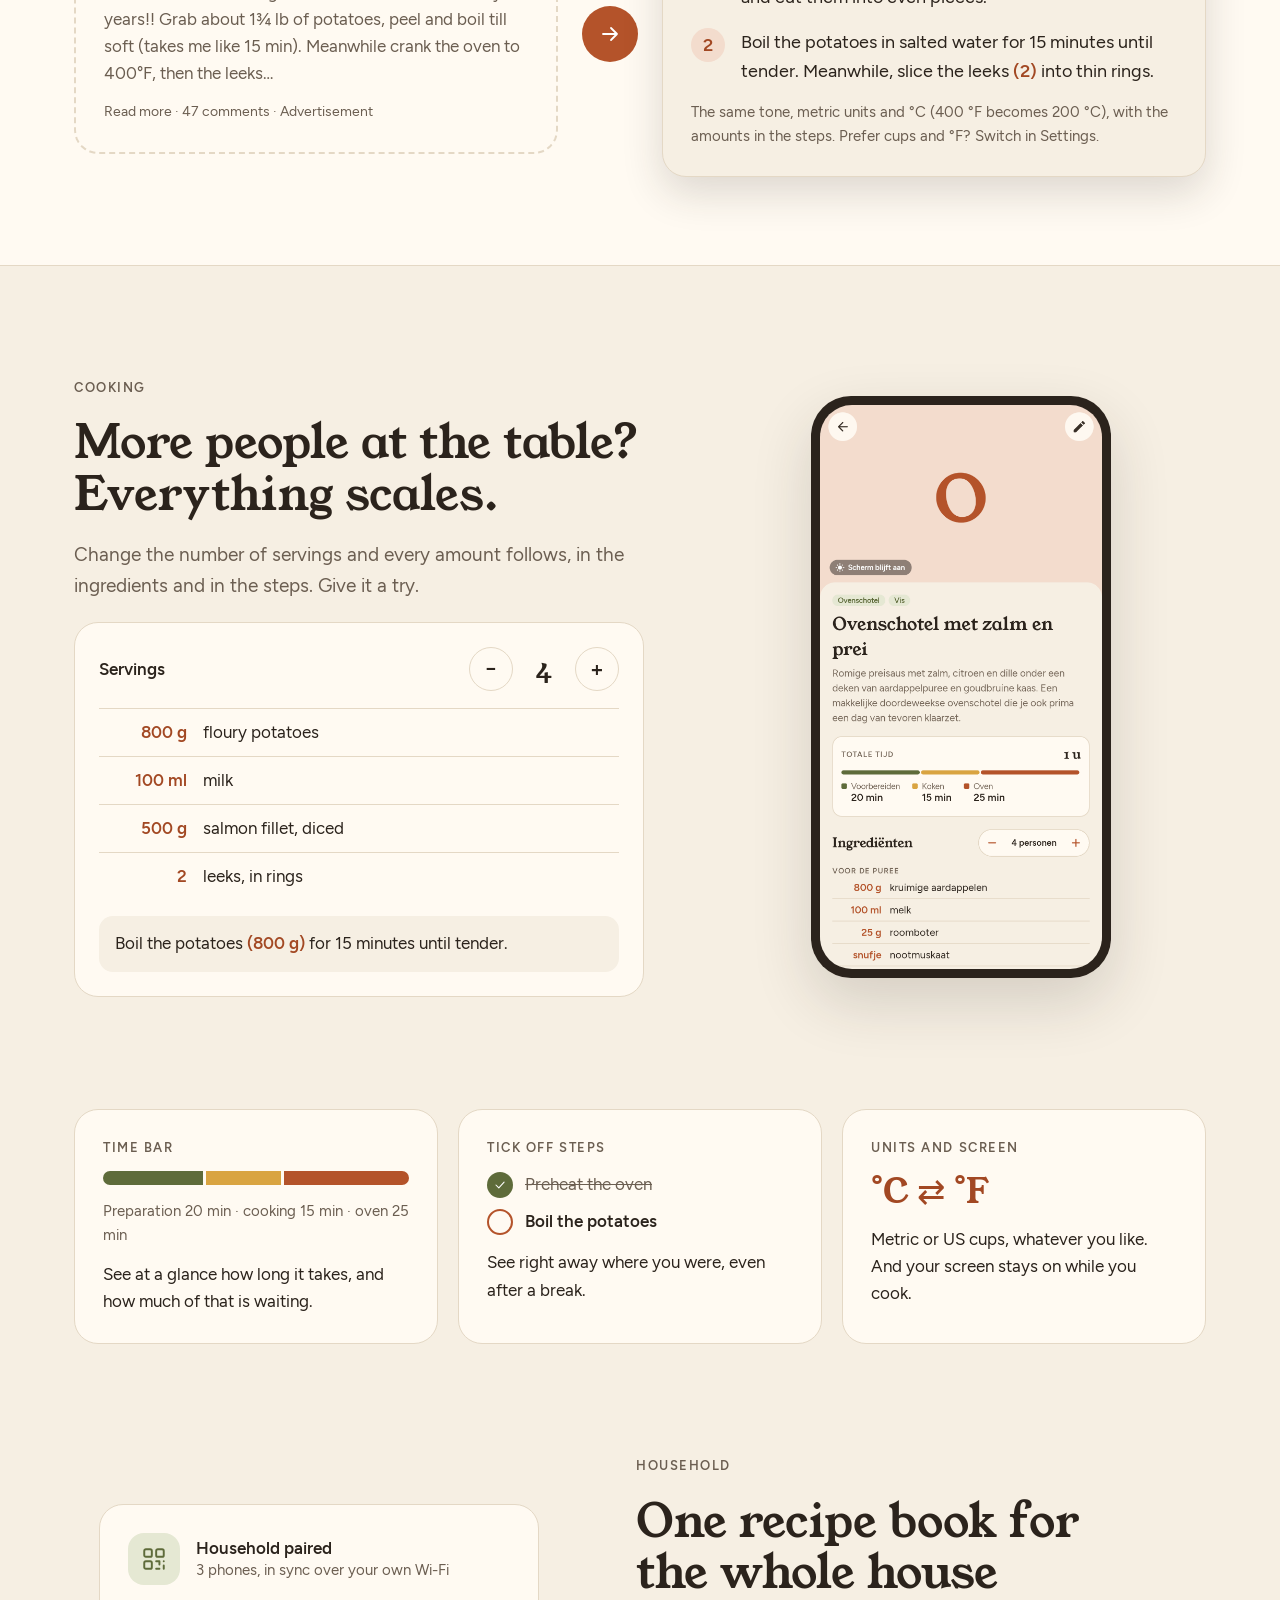
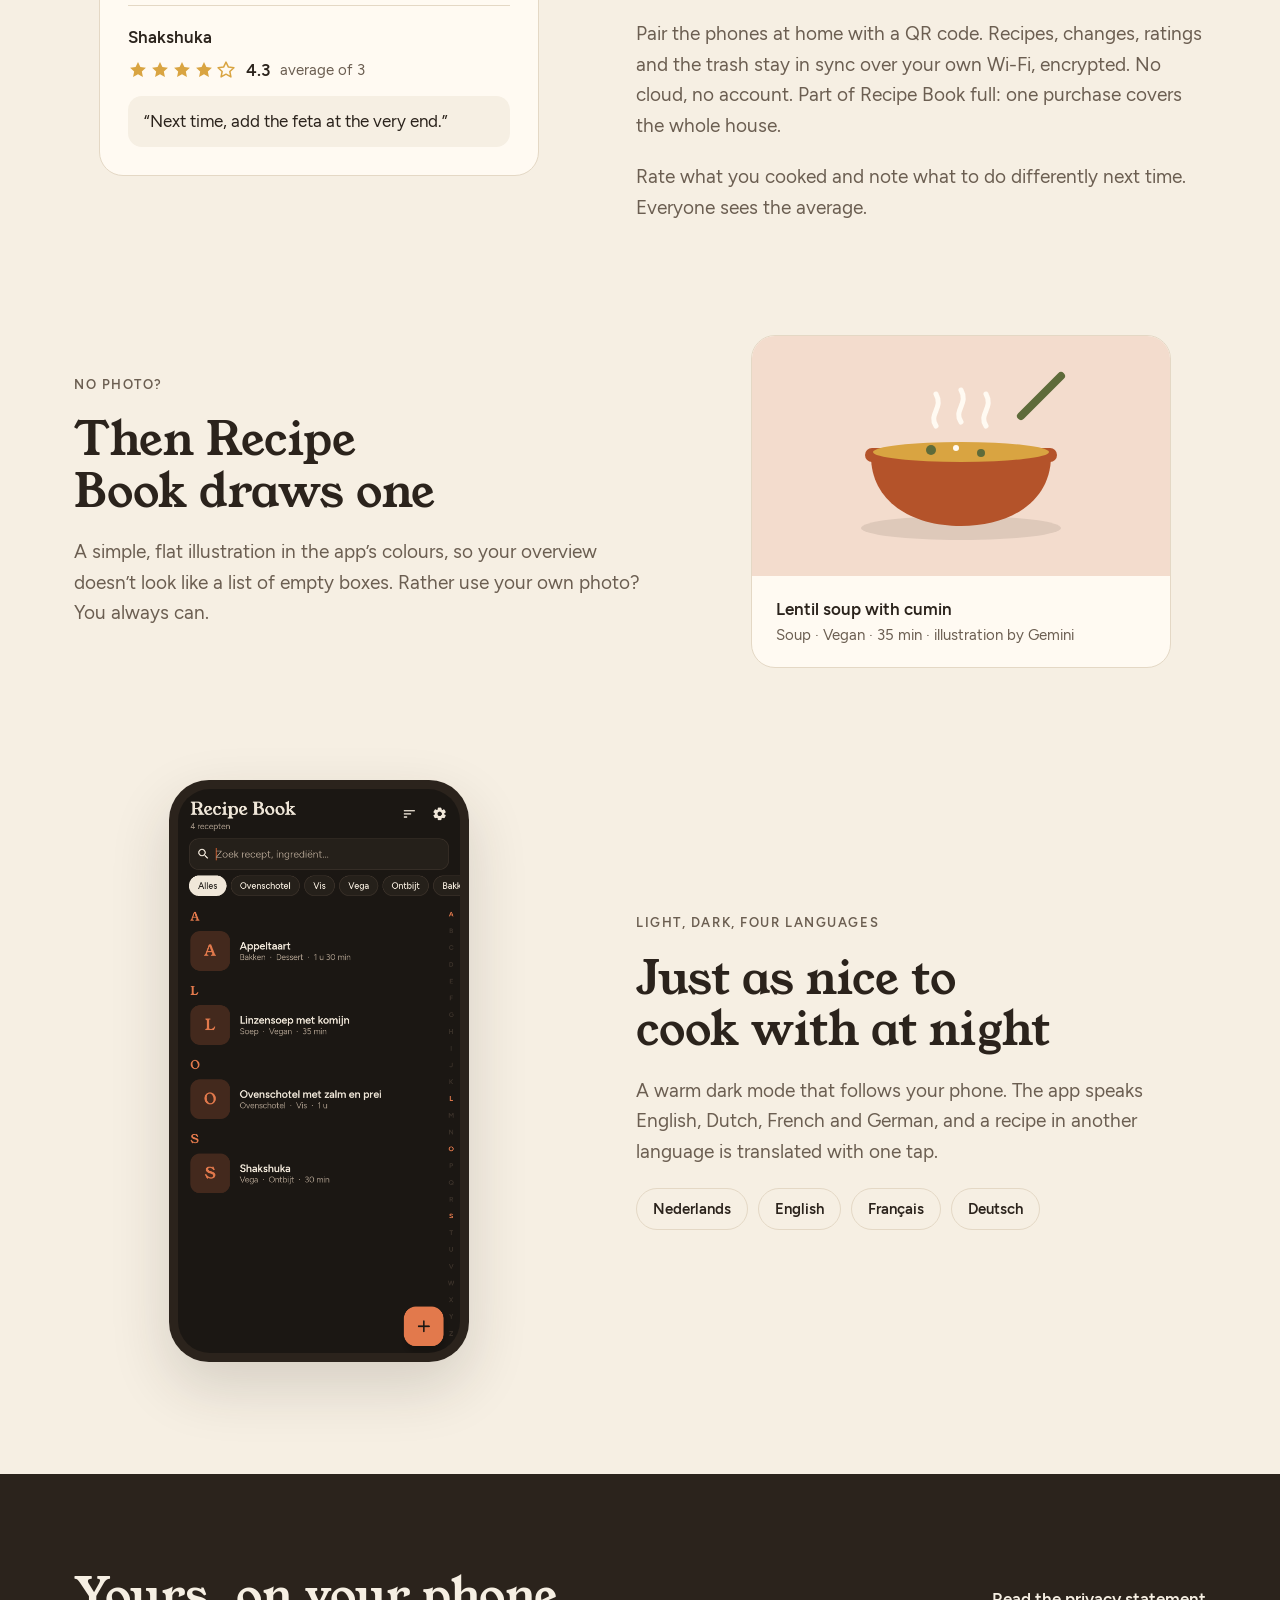
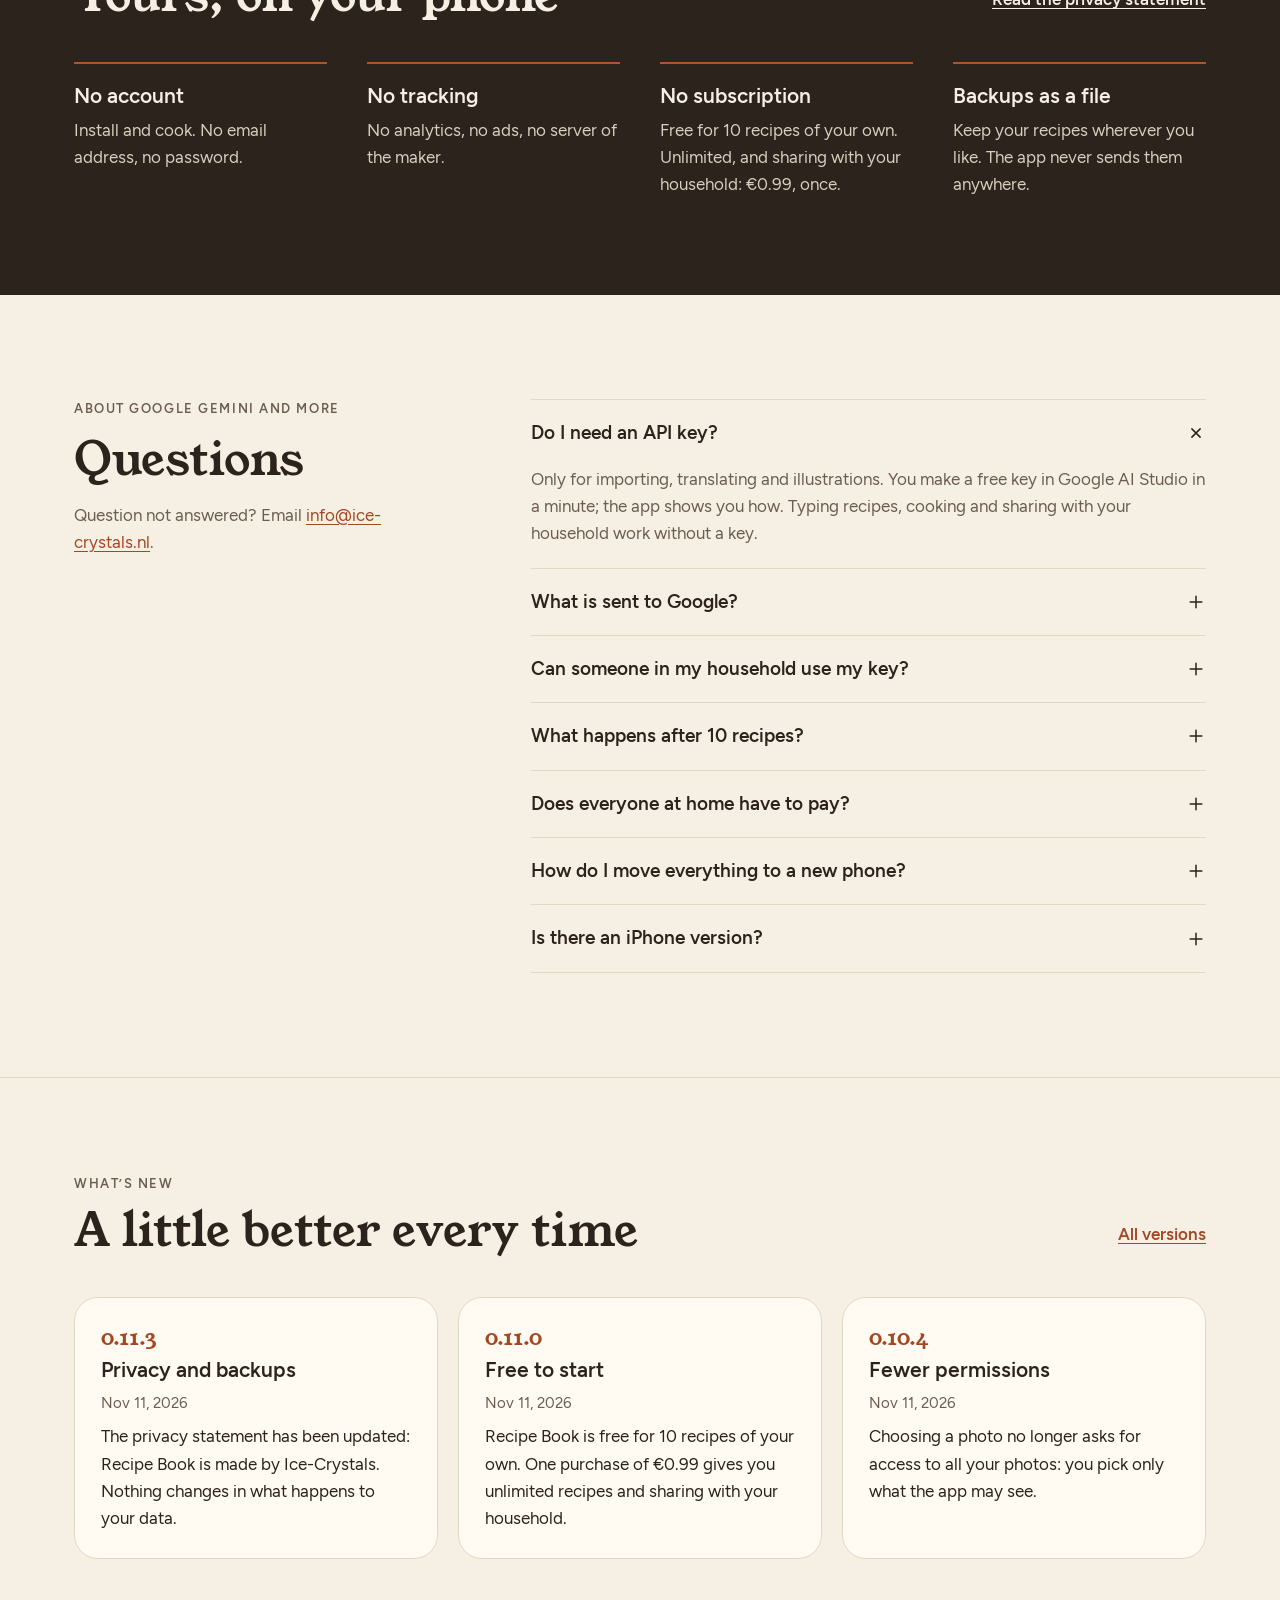
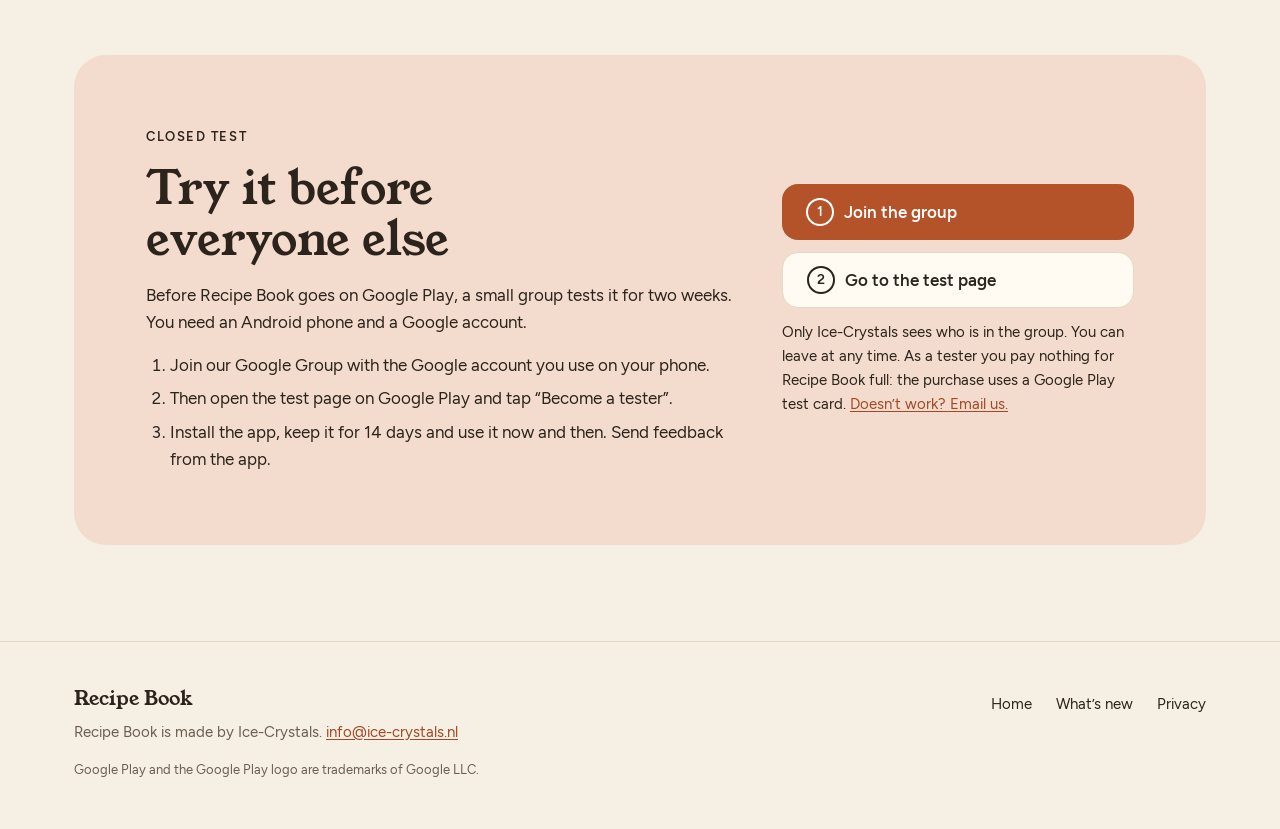
==== commit 0dd423b2: "Add the 0.11.3 changelog entry Co-Authored-By: Claude Opus 5.5 <noreply@anthropic.com>" ====
--- a/index.html
+++ b/index.html
@@ -277,6 +277,11 @@
 </div>
 <ul class="news">
 <li class="card news-card">
+<h3><a href="changelog/#v0.11.3"><span class="version serif">0.11.3</span> <span class="news-title">Privacy and backups</span></a></h3>
+<p class="muted small"><time datetime="2026-11-11">Nov 11, 2026</time></p>
+<p>The privacy statement has been updated: Recipe Book is made by Ice-Crystals. Nothing changes in what happens to your data.</p>
+</li>
+<li class="card news-card">
 <h3><a href="changelog/#v0.11.0"><span class="version serif">0.11.0</span> <span class="news-title">Free to start</span></a></h3>
 <p class="muted small"><time datetime="2026-11-11">Nov 11, 2026</time></p>
 <p>Recipe Book is free for 10 recipes of your own. One purchase of €0.99 gives you unlimited recipes and sharing with your household.</p>
@@ -285,11 +290,6 @@
 <h3><a href="changelog/#v0.10.4"><span class="version serif">0.10.4</span> <span class="news-title">Fewer permissions</span></a></h3>
 <p class="muted small"><time datetime="2026-11-11">Nov 11, 2026</time></p>
 <p>Choosing a photo no longer asks for access to all your photos: you pick only what the app may see.</p>
-</li>
-<li class="card news-card">
-<h3><a href="changelog/#v0.10.2"><span class="version serif">0.10.2</span> <span class="news-title">Cooking with ticks</span></a></h3>
-<p class="muted small"><time datetime="2026-11-10">Nov 10, 2026</time></p>
-<p>Tick off steps while you cook. The app remembers where you were.</p>
 </li>
 </ul>
 </div>
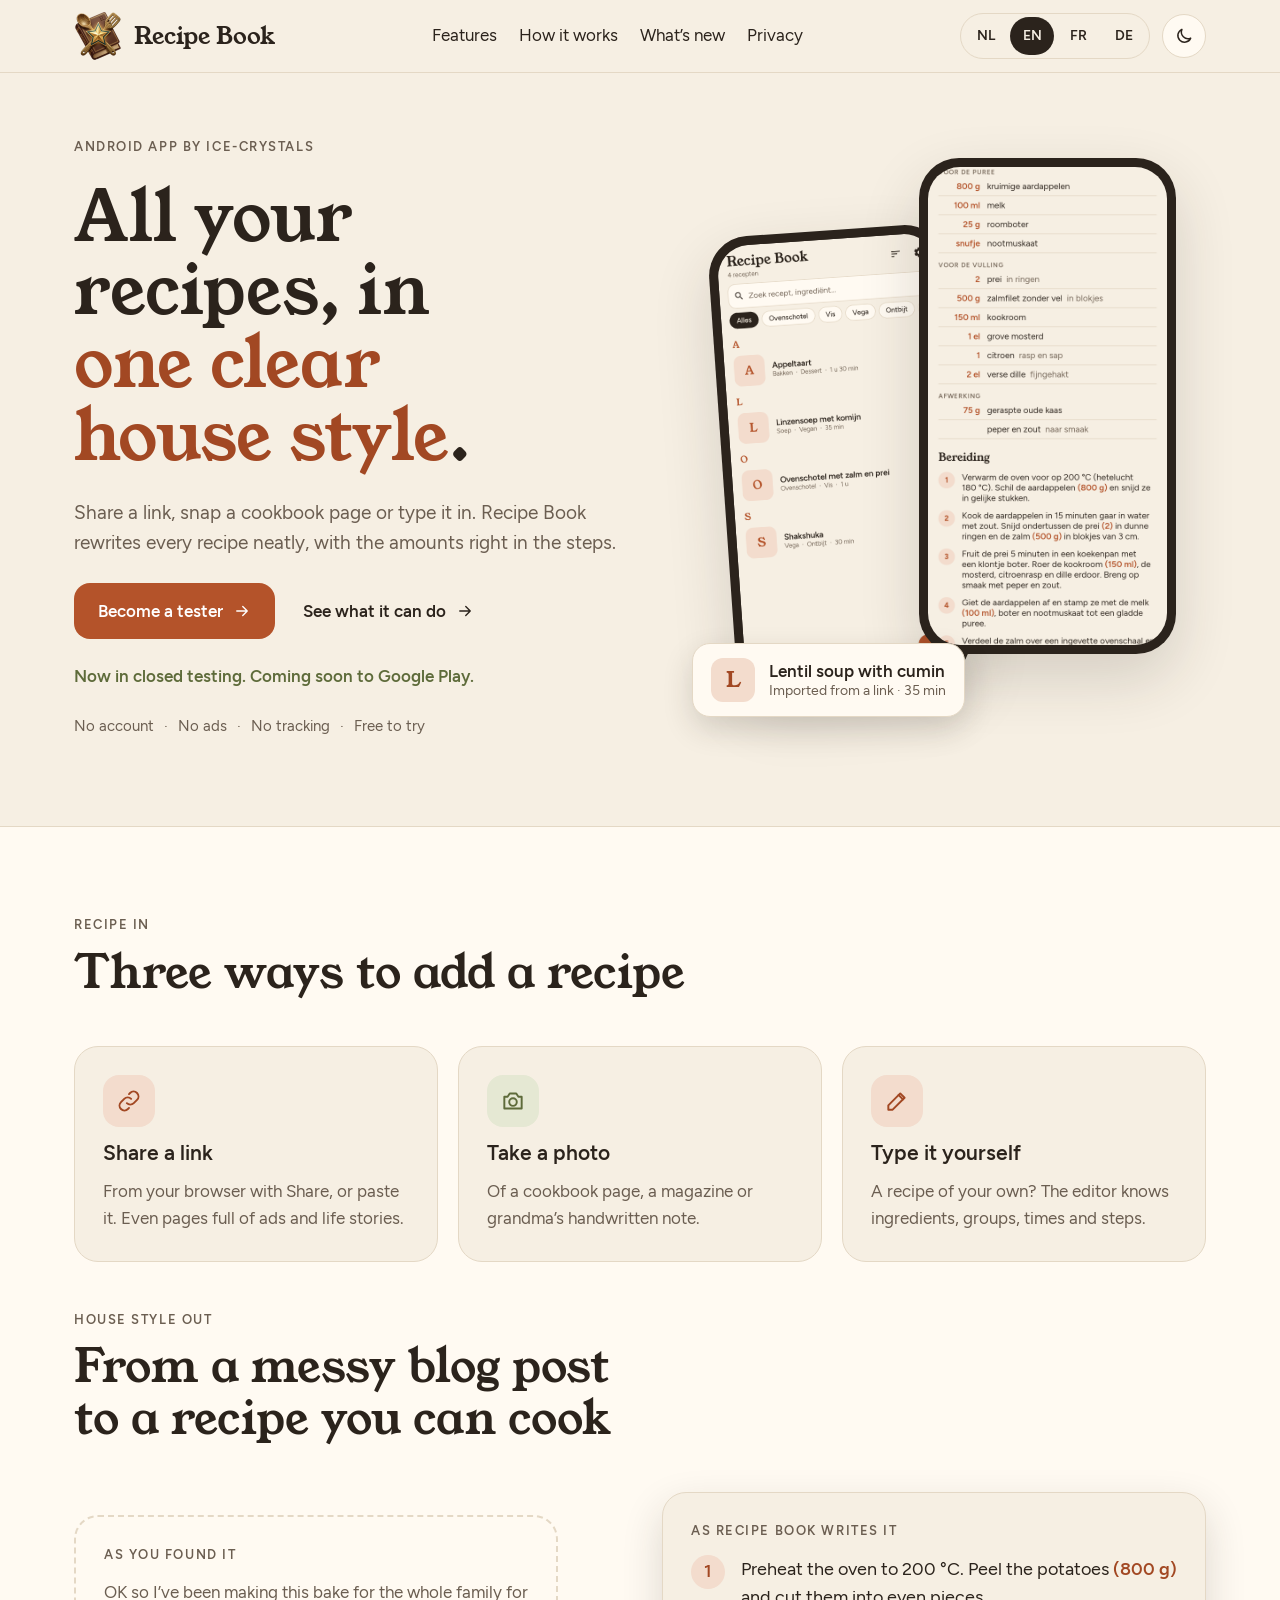
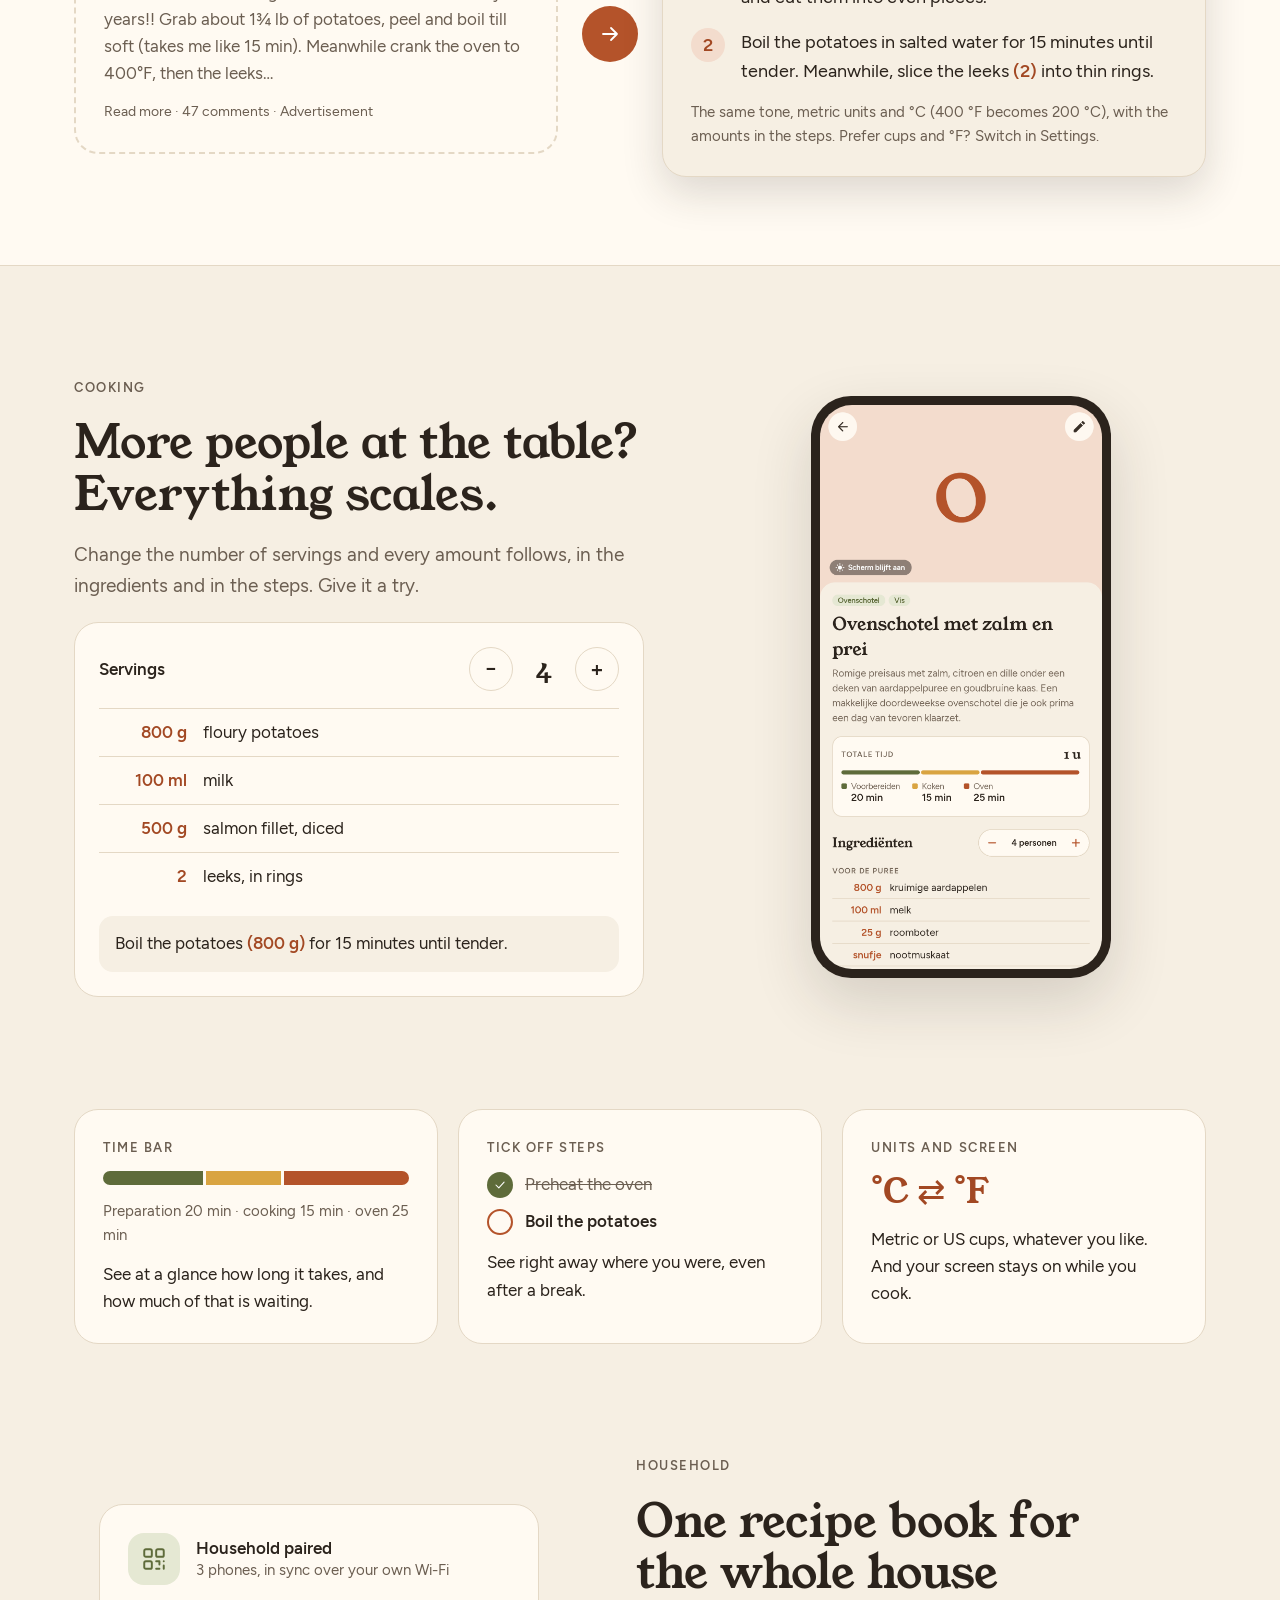
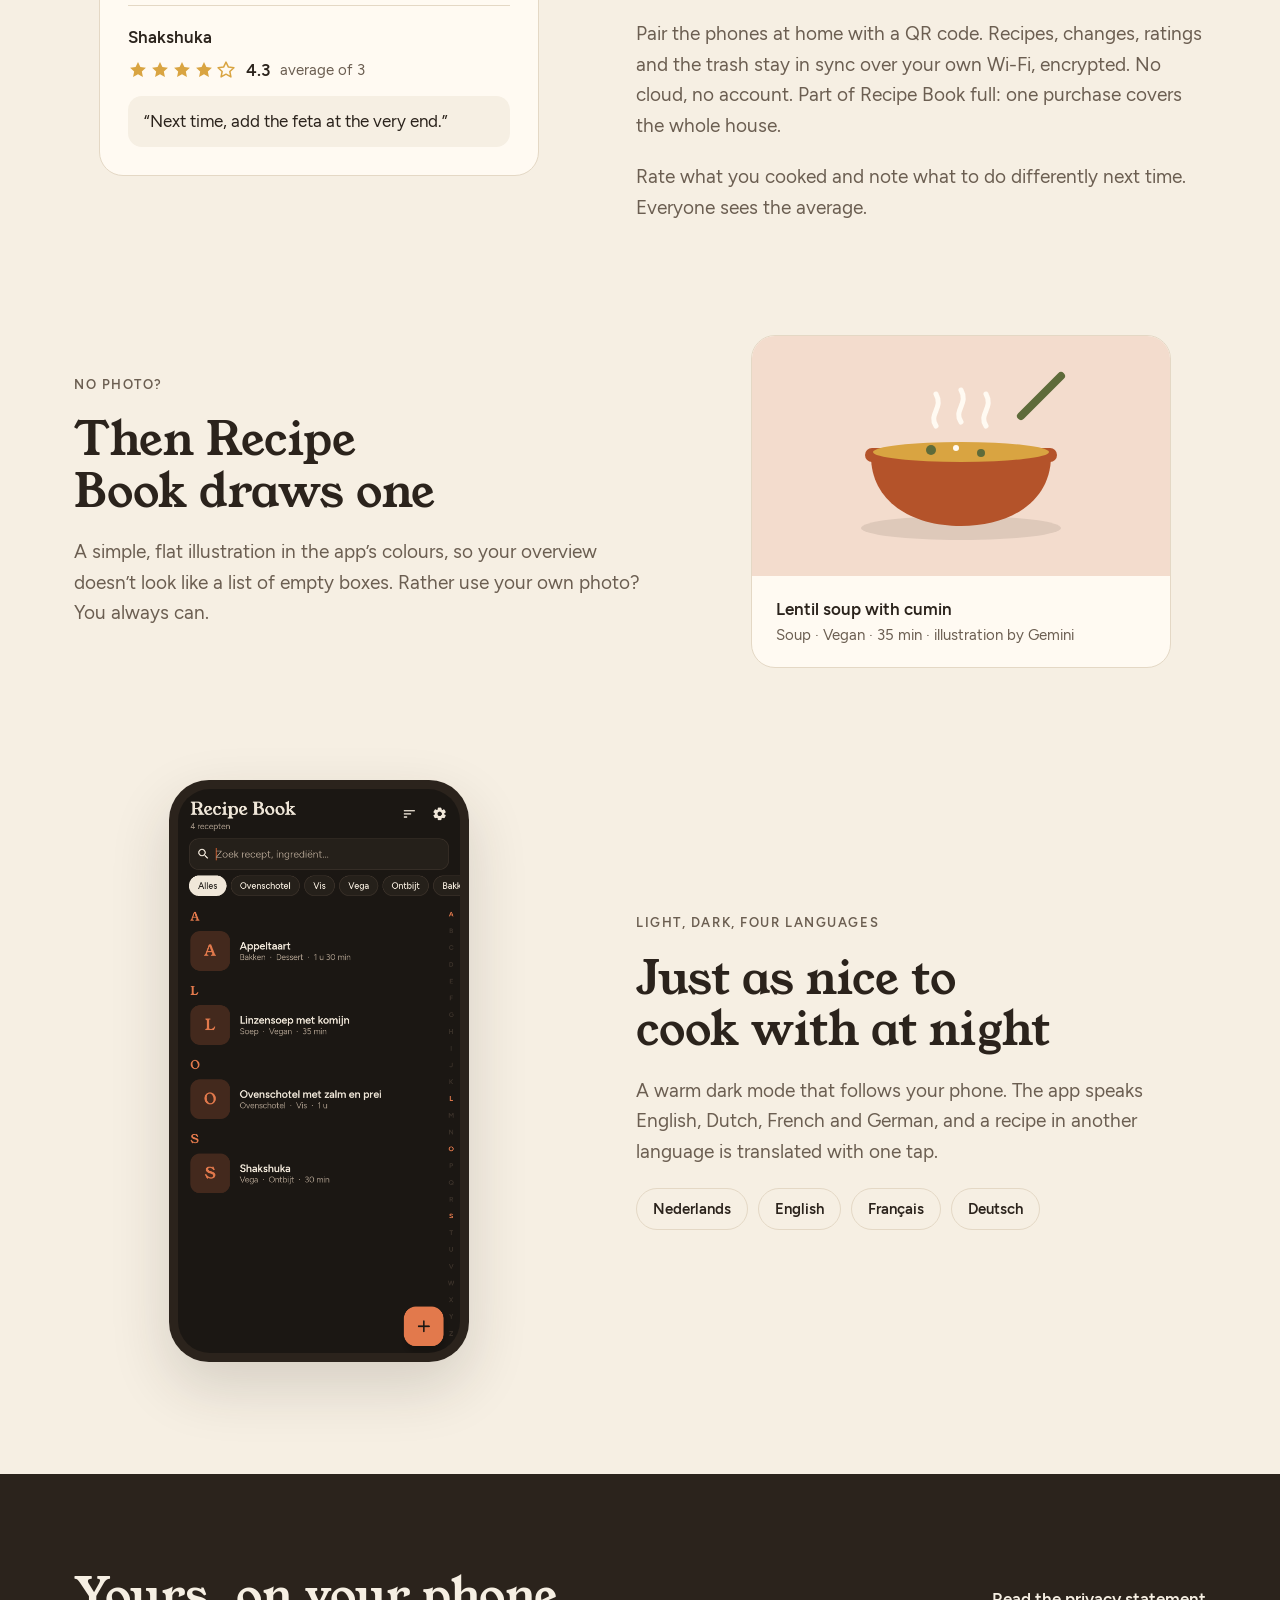
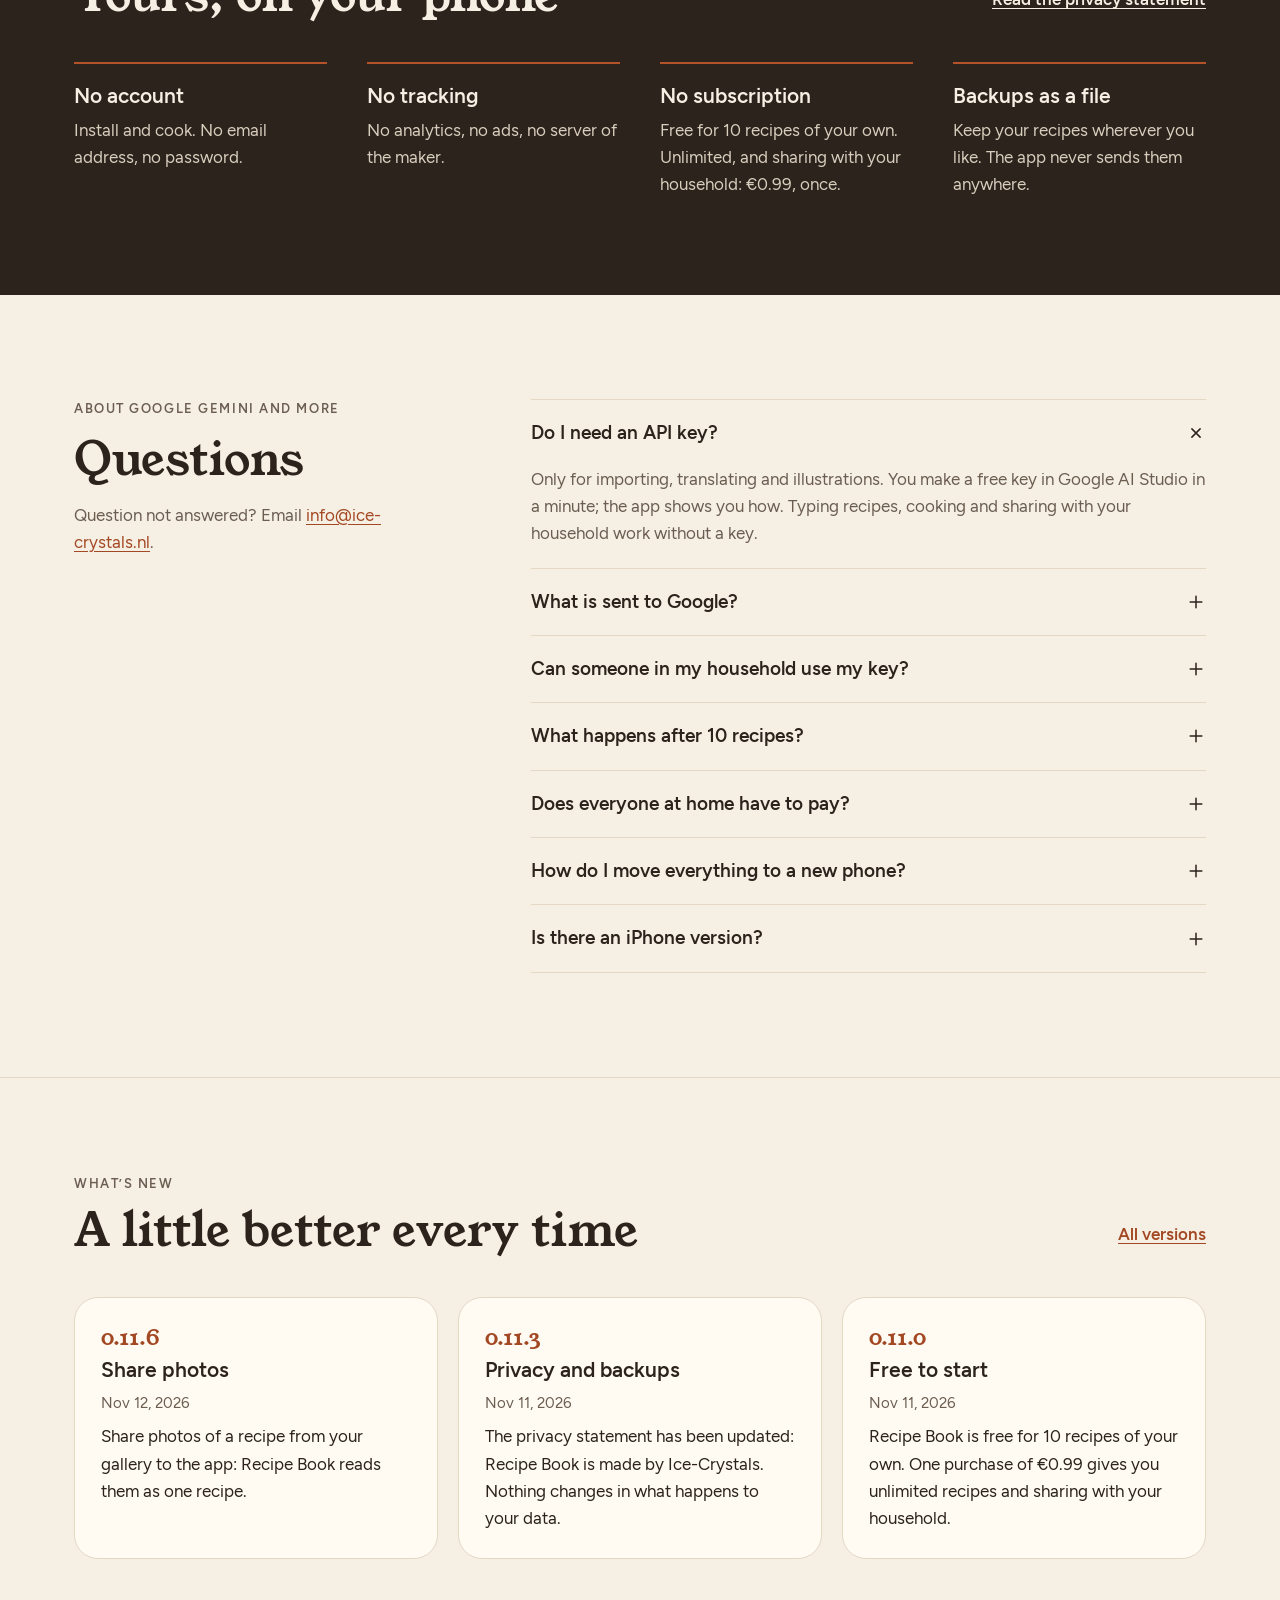
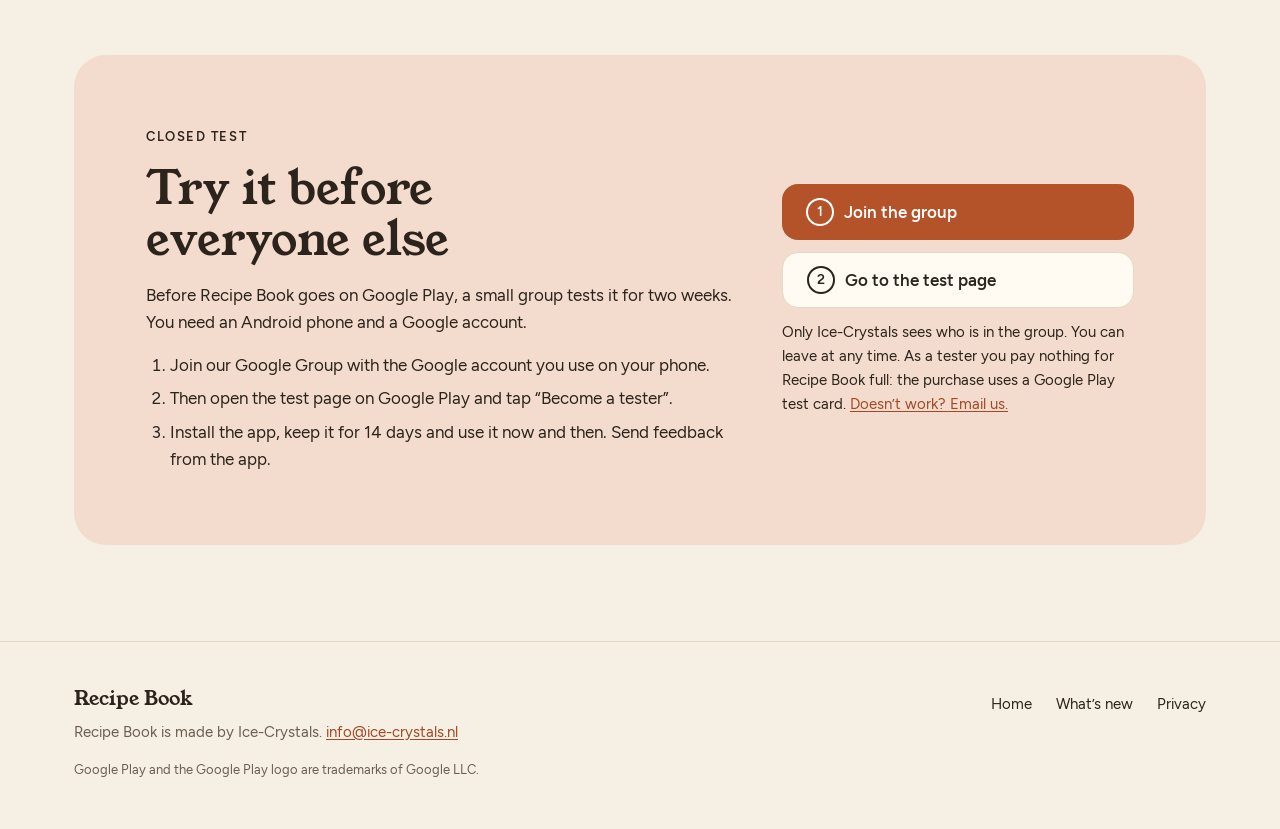
==== commit 592e5b7f: "Update the site to app 0.11.6 - Changelog: 0.11.6 "Share photos". - The app's name per language (Rec" ====
--- a/index.html
+++ b/index.html
@@ -16,7 +16,7 @@
 <meta property="og:title" content="Recipe Book · All your recipes in one clear house style">
 <meta property="og:description" content="Recipes from a link or a photo, rewritten in one clear house style. A cookbook app for Android, with no account, ads or tracking.">
 <meta property="og:url" content="https://recipe-book.ice-crystals.nl/">
-<meta property="og:image" content="https://recipe-book.ice-crystals.nl/assets/feature-graphic.png">
+<meta property="og:image" content="https://recipe-book.ice-crystals.nl/assets/feature-graphic-en.png">
 <meta property="og:image:alt" content="Recipe Book">
 <meta property="og:locale" content="en_US">
 <meta name="twitter:card" content="summary_large_image">
@@ -277,6 +277,11 @@
 </div>
 <ul class="news">
 <li class="card news-card">
+<h3><a href="changelog/#v0.11.6"><span class="version serif">0.11.6</span> <span class="news-title">Share photos</span></a></h3>
+<p class="muted small"><time datetime="2026-11-12">Nov 12, 2026</time></p>
+<p>Share photos of a recipe from your gallery to the app: Recipe Book reads them as one recipe.</p>
+</li>
+<li class="card news-card">
 <h3><a href="changelog/#v0.11.3"><span class="version serif">0.11.3</span> <span class="news-title">Privacy and backups</span></a></h3>
 <p class="muted small"><time datetime="2026-11-11">Nov 11, 2026</time></p>
 <p>The privacy statement has been updated: Recipe Book is made by Ice-Crystals. Nothing changes in what happens to your data.</p>
@@ -285,11 +290,6 @@
 <h3><a href="changelog/#v0.11.0"><span class="version serif">0.11.0</span> <span class="news-title">Free to start</span></a></h3>
 <p class="muted small"><time datetime="2026-11-11">Nov 11, 2026</time></p>
 <p>Recipe Book is free for 10 recipes of your own. One purchase of €0.99 gives you unlimited recipes and sharing with your household.</p>
-</li>
-<li class="card news-card">
-<h3><a href="changelog/#v0.10.4"><span class="version serif">0.10.4</span> <span class="news-title">Fewer permissions</span></a></h3>
-<p class="muted small"><time datetime="2026-11-11">Nov 11, 2026</time></p>
-<p>Choosing a photo no longer asks for access to all your photos: you pick only what the app may see.</p>
 </li>
 </ul>
 </div>
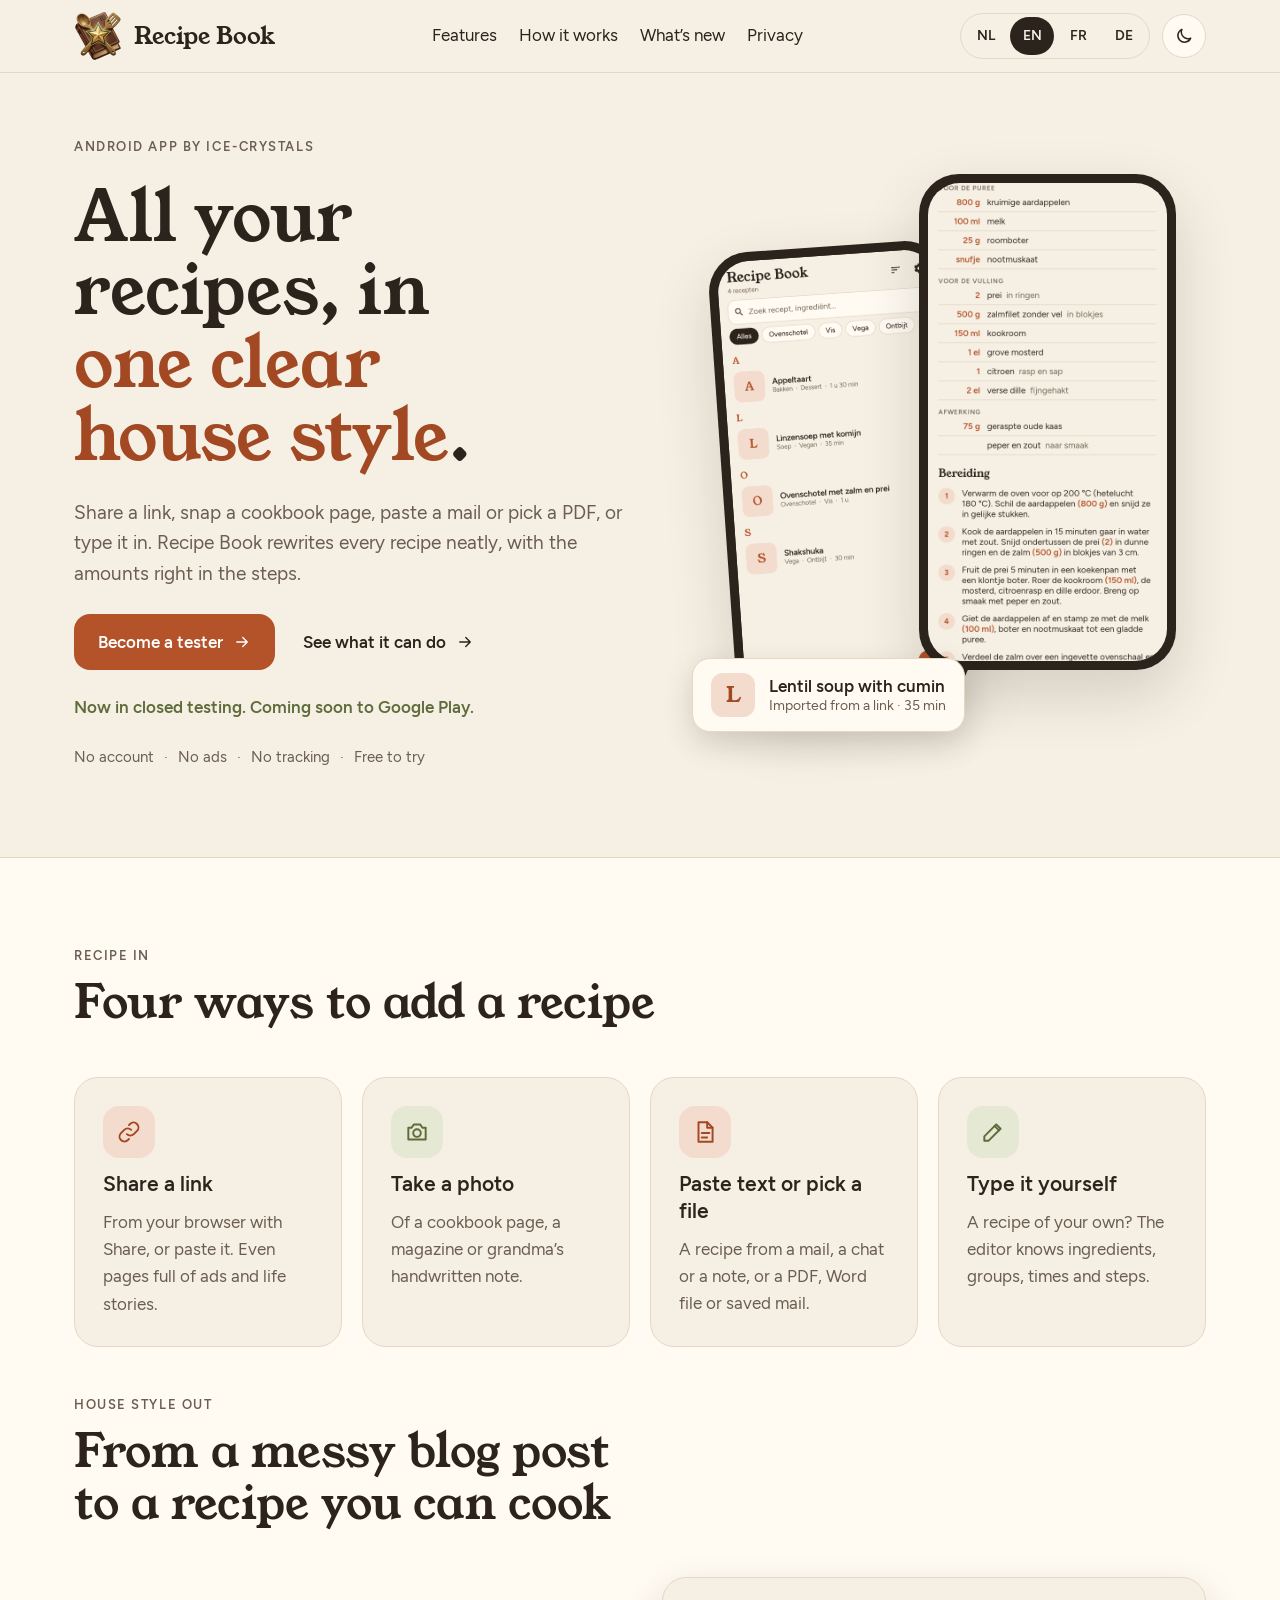
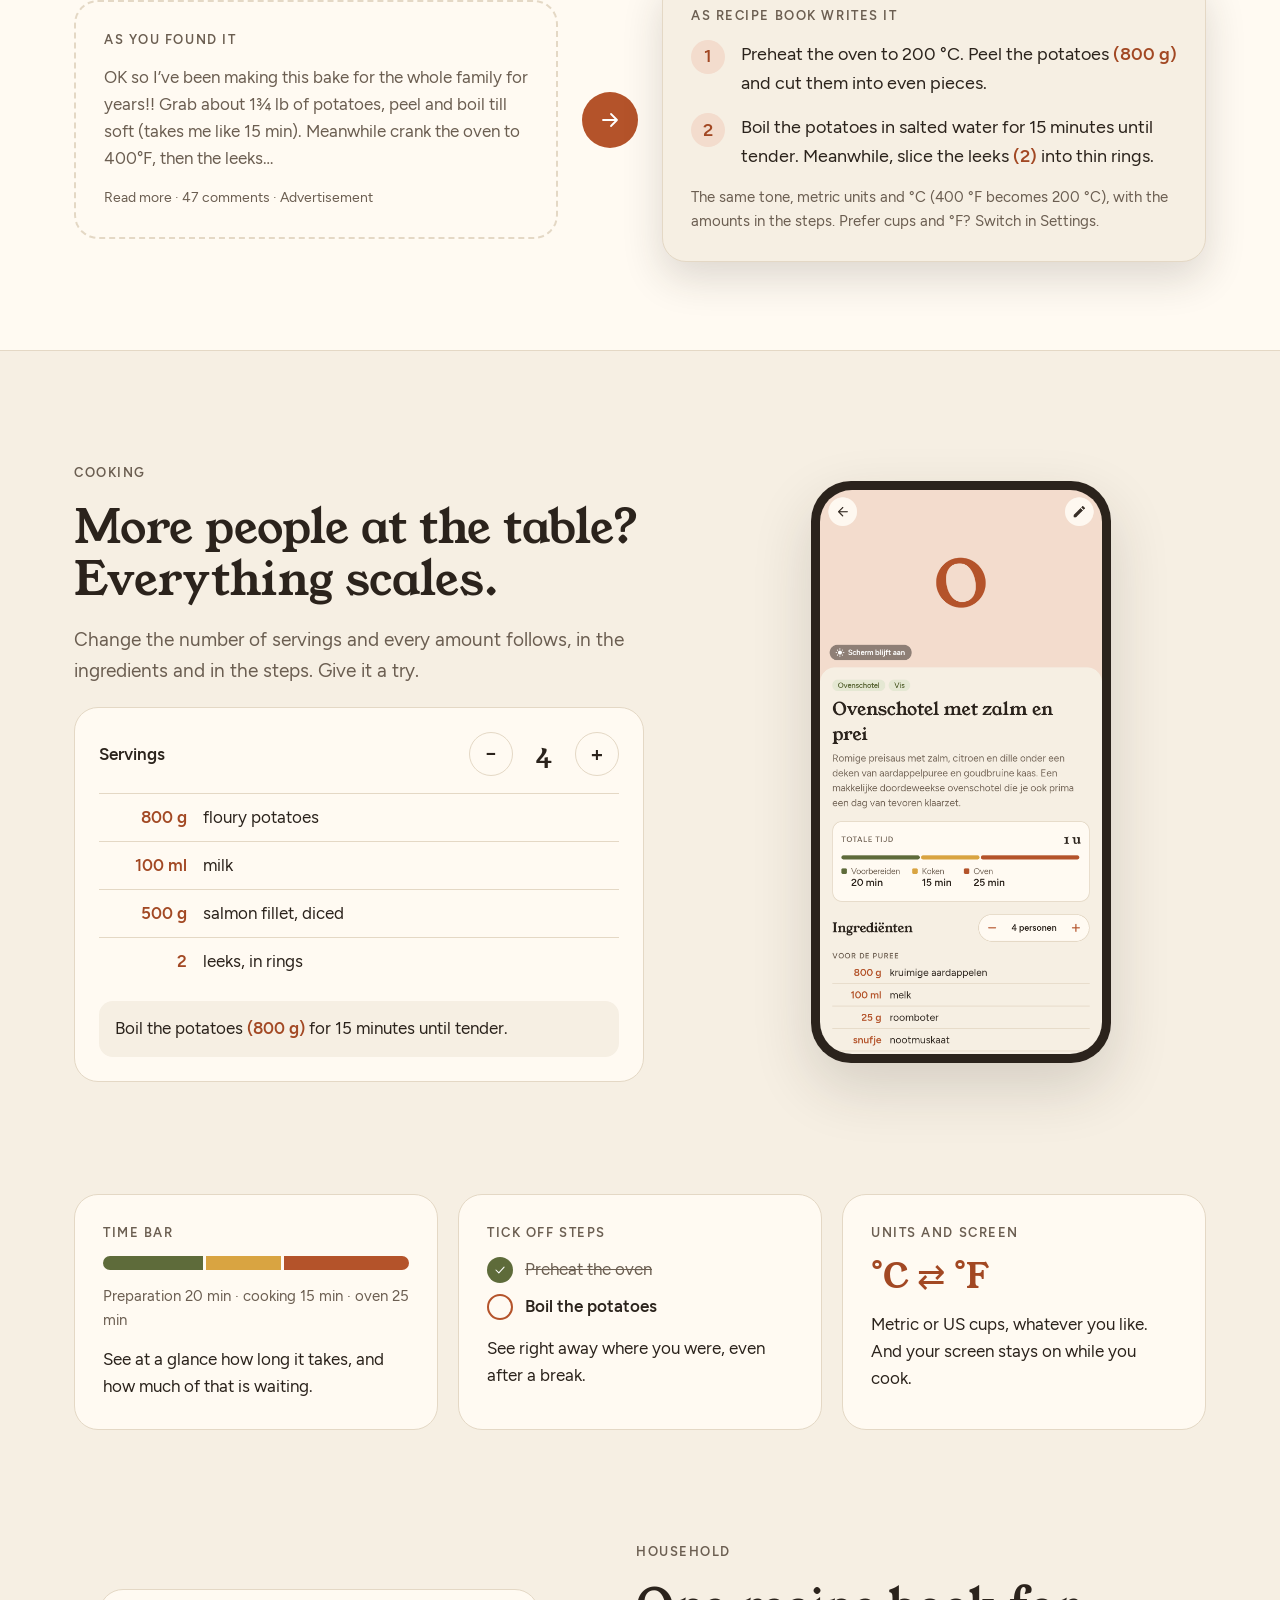
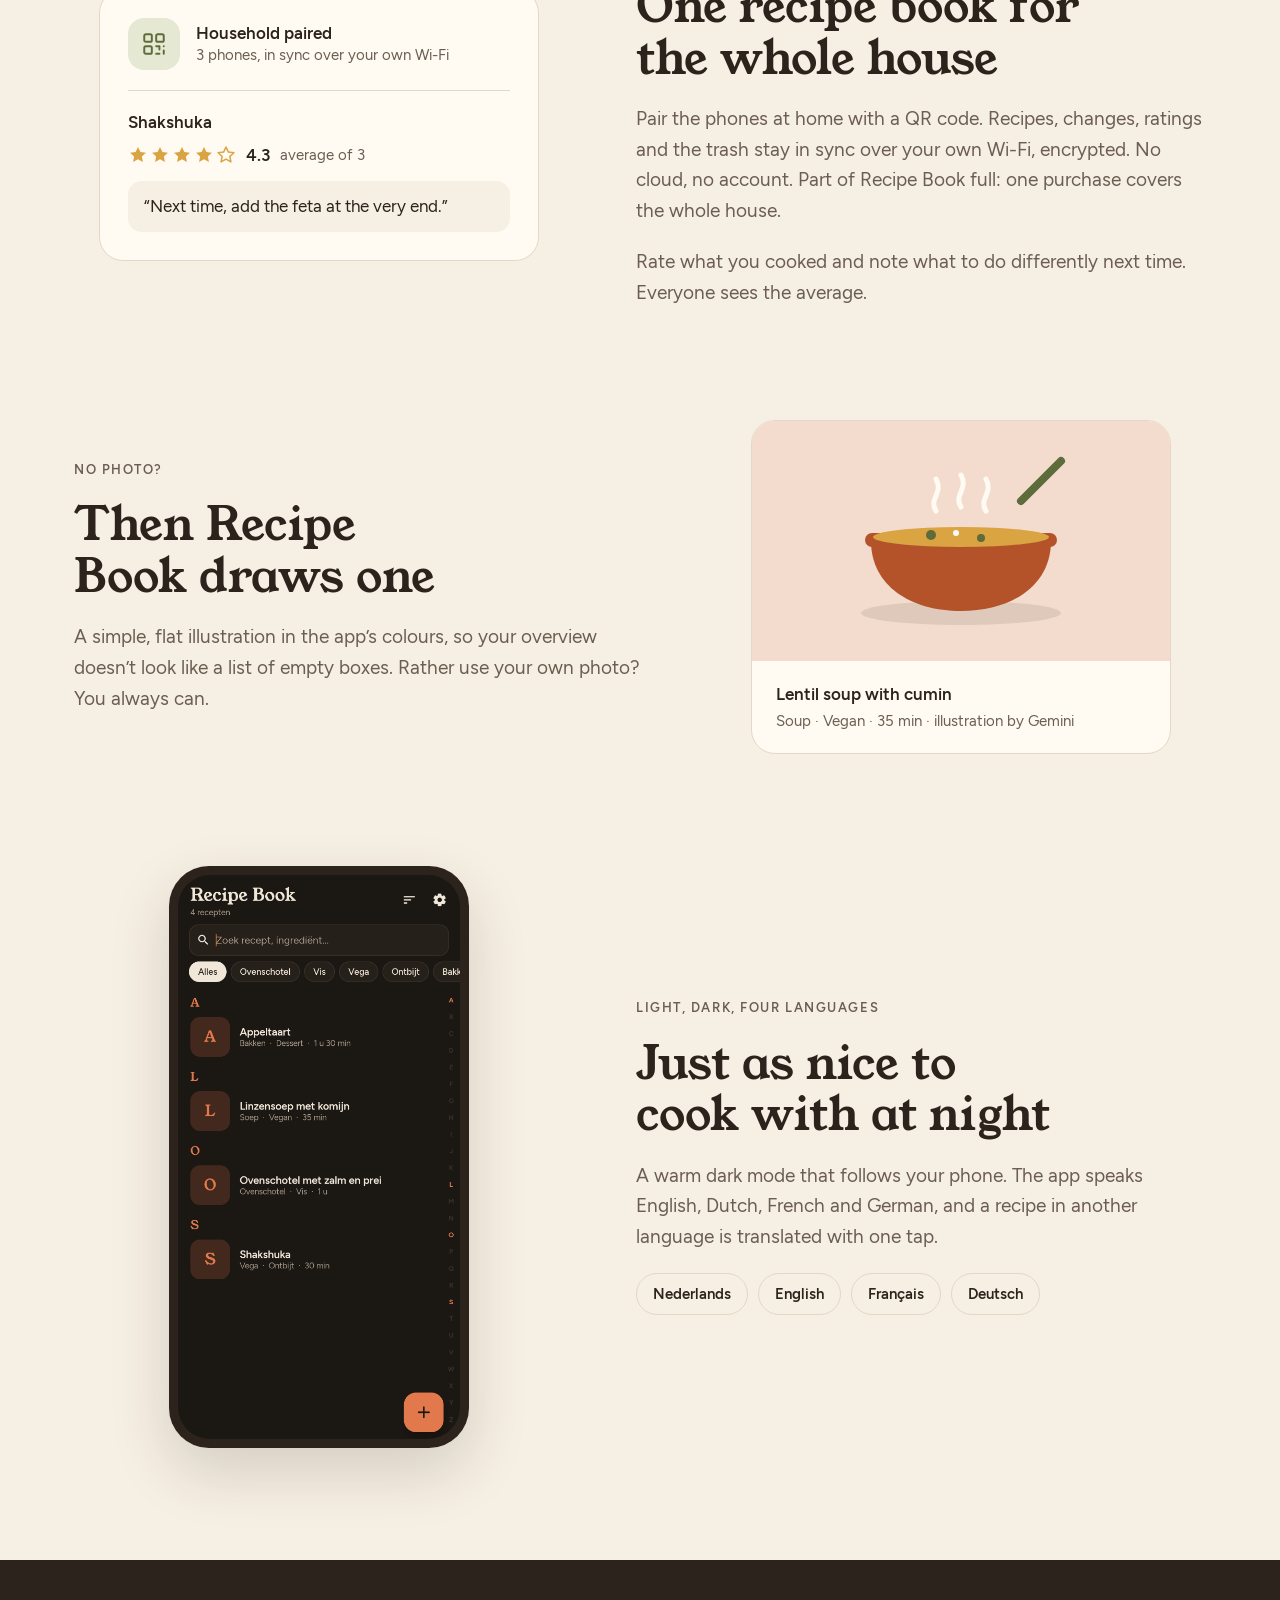
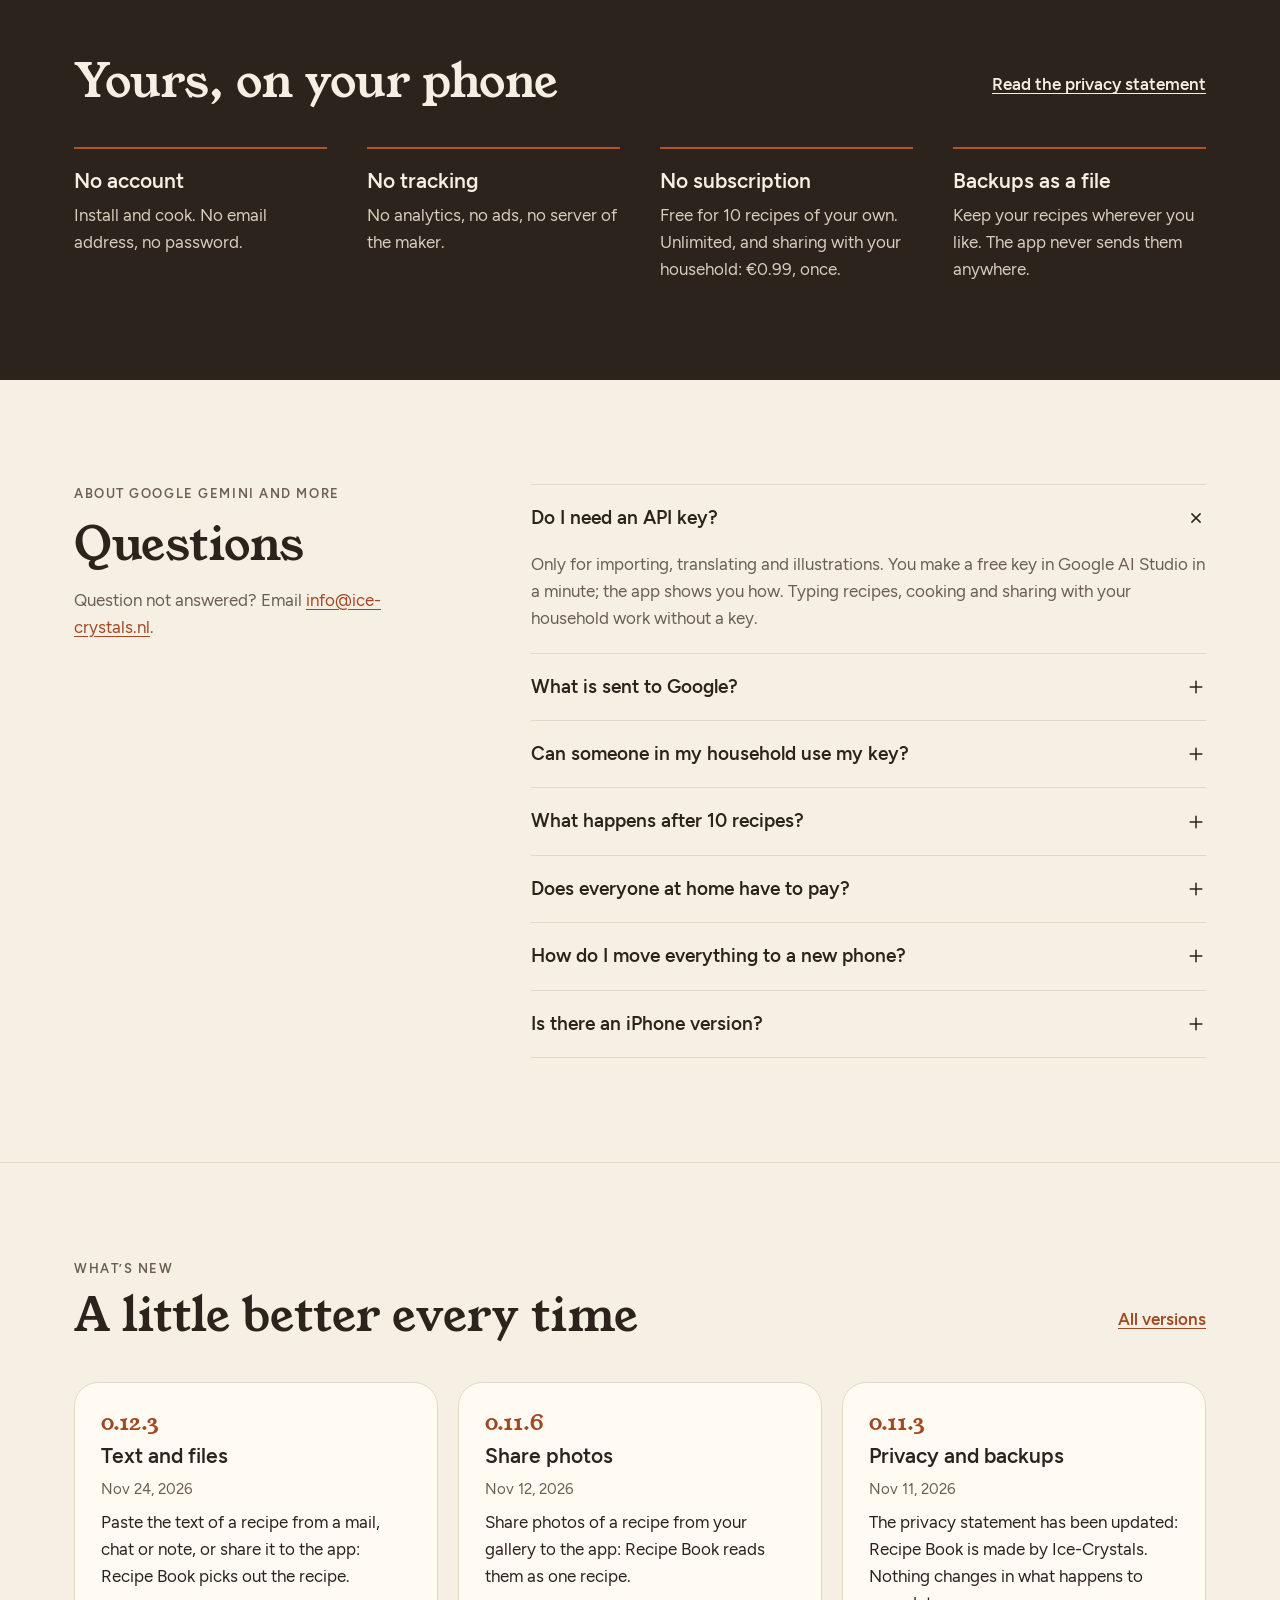
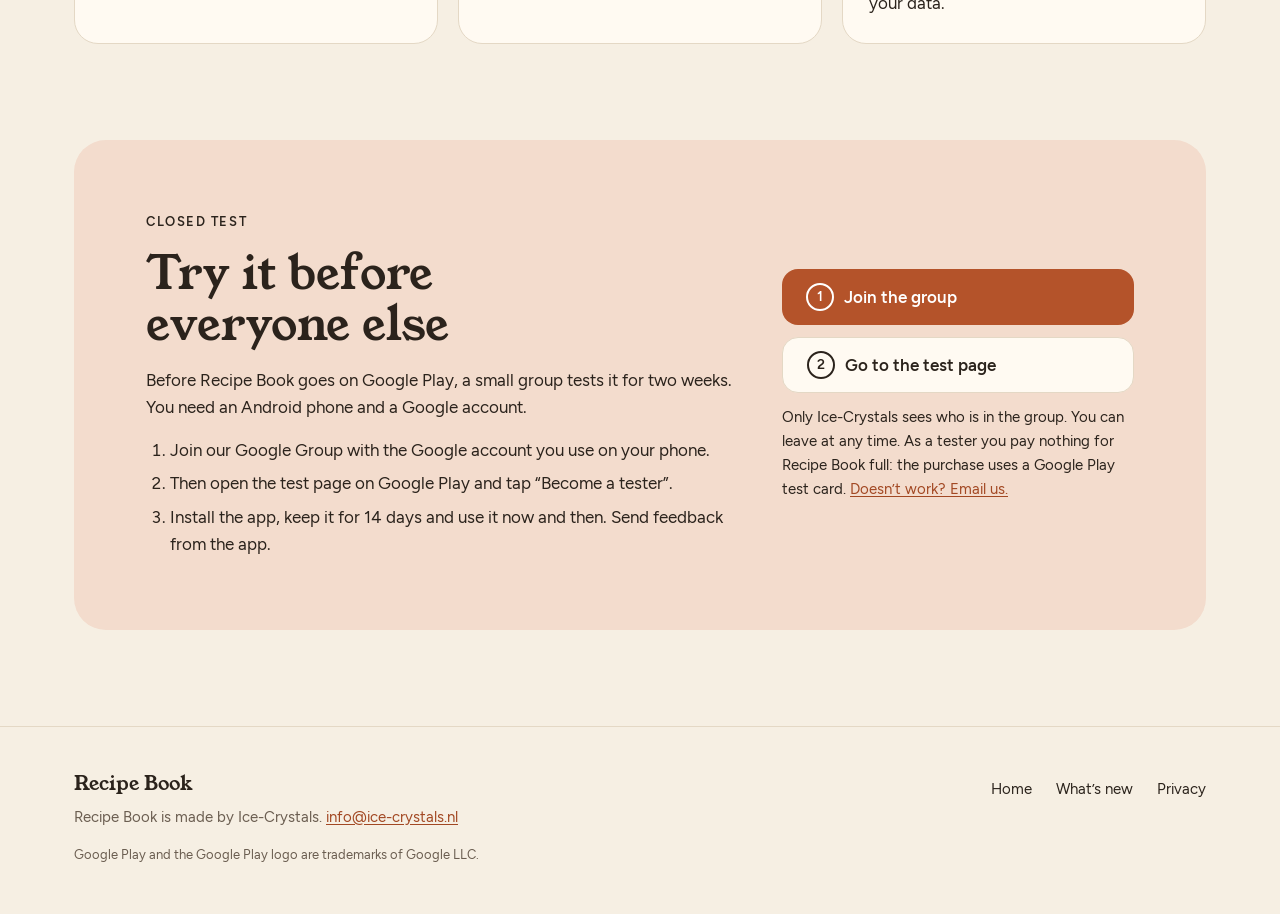
==== commit 77a9b659: "Update the site to app 0.12.3 Changelog entry for 0.12.3, the text and file import on the home page," ====
--- a/index.html
+++ b/index.html
@@ -4,7 +4,7 @@
 <meta charset="utf-8">
 <meta name="viewport" content="width=device-width, initial-scale=1">
 <title>Recipe Book · All your recipes in one clear house style</title>
-<meta name="description" content="Recipes from a link or a photo, rewritten in one clear house style. A cookbook app for Android, with no account, ads or tracking.">
+<meta name="description" content="Recipes from a link, a photo, text or a PDF, rewritten in one clear house style. A cookbook app for Android, with no account, ads or tracking.">
 <link rel="canonical" href="https://recipe-book.ice-crystals.nl/">
 <link rel="alternate" hreflang="nl" href="https://recipe-book.ice-crystals.nl/nl/">
 <link rel="alternate" hreflang="en" href="https://recipe-book.ice-crystals.nl/">
@@ -14,7 +14,7 @@
 <meta property="og:type" content="website">
 <meta property="og:site_name" content="Recipe Book">
 <meta property="og:title" content="Recipe Book · All your recipes in one clear house style">
-<meta property="og:description" content="Recipes from a link or a photo, rewritten in one clear house style. A cookbook app for Android, with no account, ads or tracking.">
+<meta property="og:description" content="Recipes from a link, a photo, text or a PDF, rewritten in one clear house style. A cookbook app for Android, with no account, ads or tracking.">
 <meta property="og:url" content="https://recipe-book.ice-crystals.nl/">
 <meta property="og:image" content="https://recipe-book.ice-crystals.nl/assets/feature-graphic-en.png">
 <meta property="og:image:alt" content="Recipe Book">
@@ -56,7 +56,7 @@
 <div class="hero-text">
 <p class="eyebrow">Android app by Ice-Crystals</p>
 <h1 id="hero-title" class="serif">All your recipes, in <span class="accent">one clear house style</span>.</h1>
-<p class="lead">Share a link, snap a cookbook page or type it in. Recipe Book rewrites every recipe neatly, with the amounts right in the steps.</p>
+<p class="lead">Share a link, snap a cookbook page, paste a mail or pick a PDF, or type it in. Recipe Book rewrites every recipe neatly, with the amounts right in the steps.</p>
 <div class="actions">
 <a class="btn btn-primary" href="#join">Become a tester<svg width="18" height="18" viewBox="0 0 24 24" fill="none" stroke="currentColor" stroke-width="1.8" stroke-linecap="round" stroke-linejoin="round" aria-hidden="true" focusable="false" class="icon"><path d="M5 12h14M13 6l6 6-6 6"/></svg></a>
 <a class="btn btn-ghost" href="#features">See what it can do<svg width="18" height="18" viewBox="0 0 24 24" fill="none" stroke="currentColor" stroke-width="1.8" stroke-linecap="round" stroke-linejoin="round" aria-hidden="true" focusable="false" class="icon"><path d="M5 12h14M13 6l6 6-6 6"/></svg></a>
@@ -74,7 +74,7 @@
 <div class="wrap stack-xl">
 <div class="section-head">
 <p class="eyebrow">Recipe in</p>
-<h2 id="how-title" class="serif">Three ways to add a recipe</h2>
+<h2 id="how-title" class="serif">Four ways to add a recipe</h2>
 </div>
 <ul class="ways">
 <li class="way">
@@ -88,7 +88,12 @@
 <p>Of a cookbook page, a magazine or grandma’s handwritten note.</p>
 </li>
 <li class="way">
-<span class="tile tile-terra"><svg width="26" height="26" viewBox="0 0 24 24" fill="none" stroke="currentColor" stroke-width="1.8" stroke-linecap="round" stroke-linejoin="round" aria-hidden="true" focusable="false"><path d="M4 20h4L19 9l-4-4L4 16z"/><path d="M13.5 6.5l4 4"/></svg></span>
+<span class="tile tile-terra"><svg width="26" height="26" viewBox="0 0 24 24" fill="none" stroke="currentColor" stroke-width="1.8" stroke-linecap="round" stroke-linejoin="round" aria-hidden="true" focusable="false"><path d="M6 3h8l5 5v13H6z"/><path d="M14 3v5h5"/><path d="M9 13h7M9 17h5"/></svg></span>
+<h3>Paste text or pick a file</h3>
+<p>A recipe from a mail, a chat or a note, or a PDF, Word file or saved mail.</p>
+</li>
+<li class="way">
+<span class="tile tile-olive"><svg width="26" height="26" viewBox="0 0 24 24" fill="none" stroke="currentColor" stroke-width="1.8" stroke-linecap="round" stroke-linejoin="round" aria-hidden="true" focusable="false"><path d="M4 20h4L19 9l-4-4L4 16z"/><path d="M13.5 6.5l4 4"/></svg></span>
 <h3>Type it yourself</h3>
 <p>A recipe of your own? The editor knows ingredients, groups, times and steps.</p>
 </li>
@@ -245,7 +250,7 @@
 </details>
 <details>
 <summary><span>What is sent to Google?</span><svg width="20" height="20" viewBox="0 0 24 24" fill="none" stroke="currentColor" stroke-width="1.8" stroke-linecap="round" stroke-linejoin="round" aria-hidden="true" focusable="false" class="icon-plus"><path d="M12 5v14M5 12h14"/></svg></summary>
-<p>Only what you import, translate or have drawn: the link, the recipe text or your photo. Everything else stays on your phone. With a free key, Google may use it to improve its products, so don’t include personal information.</p>
+<p>Only what you import, translate or have drawn: the link, the recipe text, the file or your photo. Everything else stays on your phone. With a free key, Google may use it to improve its products, so don’t include personal information.</p>
 </details>
 <details>
 <summary><span>Can someone in my household use my key?</span><svg width="20" height="20" viewBox="0 0 24 24" fill="none" stroke="currentColor" stroke-width="1.8" stroke-linecap="round" stroke-linejoin="round" aria-hidden="true" focusable="false" class="icon-plus"><path d="M12 5v14M5 12h14"/></svg></summary>
@@ -277,6 +282,11 @@
 </div>
 <ul class="news">
 <li class="card news-card">
+<h3><a href="changelog/#v0.12.3"><span class="version serif">0.12.3</span> <span class="news-title">Text and files</span></a></h3>
+<p class="muted small"><time datetime="2026-11-24">Nov 24, 2026</time></p>
+<p>Paste the text of a recipe from a mail, chat or note, or share it to the app: Recipe Book picks out the recipe.</p>
+</li>
+<li class="card news-card">
 <h3><a href="changelog/#v0.11.6"><span class="version serif">0.11.6</span> <span class="news-title">Share photos</span></a></h3>
 <p class="muted small"><time datetime="2026-11-12">Nov 12, 2026</time></p>
 <p>Share photos of a recipe from your gallery to the app: Recipe Book reads them as one recipe.</p>
@@ -285,11 +295,6 @@
 <h3><a href="changelog/#v0.11.3"><span class="version serif">0.11.3</span> <span class="news-title">Privacy and backups</span></a></h3>
 <p class="muted small"><time datetime="2026-11-11">Nov 11, 2026</time></p>
 <p>The privacy statement has been updated: Recipe Book is made by Ice-Crystals. Nothing changes in what happens to your data.</p>
-</li>
-<li class="card news-card">
-<h3><a href="changelog/#v0.11.0"><span class="version serif">0.11.0</span> <span class="news-title">Free to start</span></a></h3>
-<p class="muted small"><time datetime="2026-11-11">Nov 11, 2026</time></p>
-<p>Recipe Book is free for 10 recipes of your own. One purchase of €0.99 gives you unlimited recipes and sharing with your household.</p>
 </li>
 </ul>
 </div>
